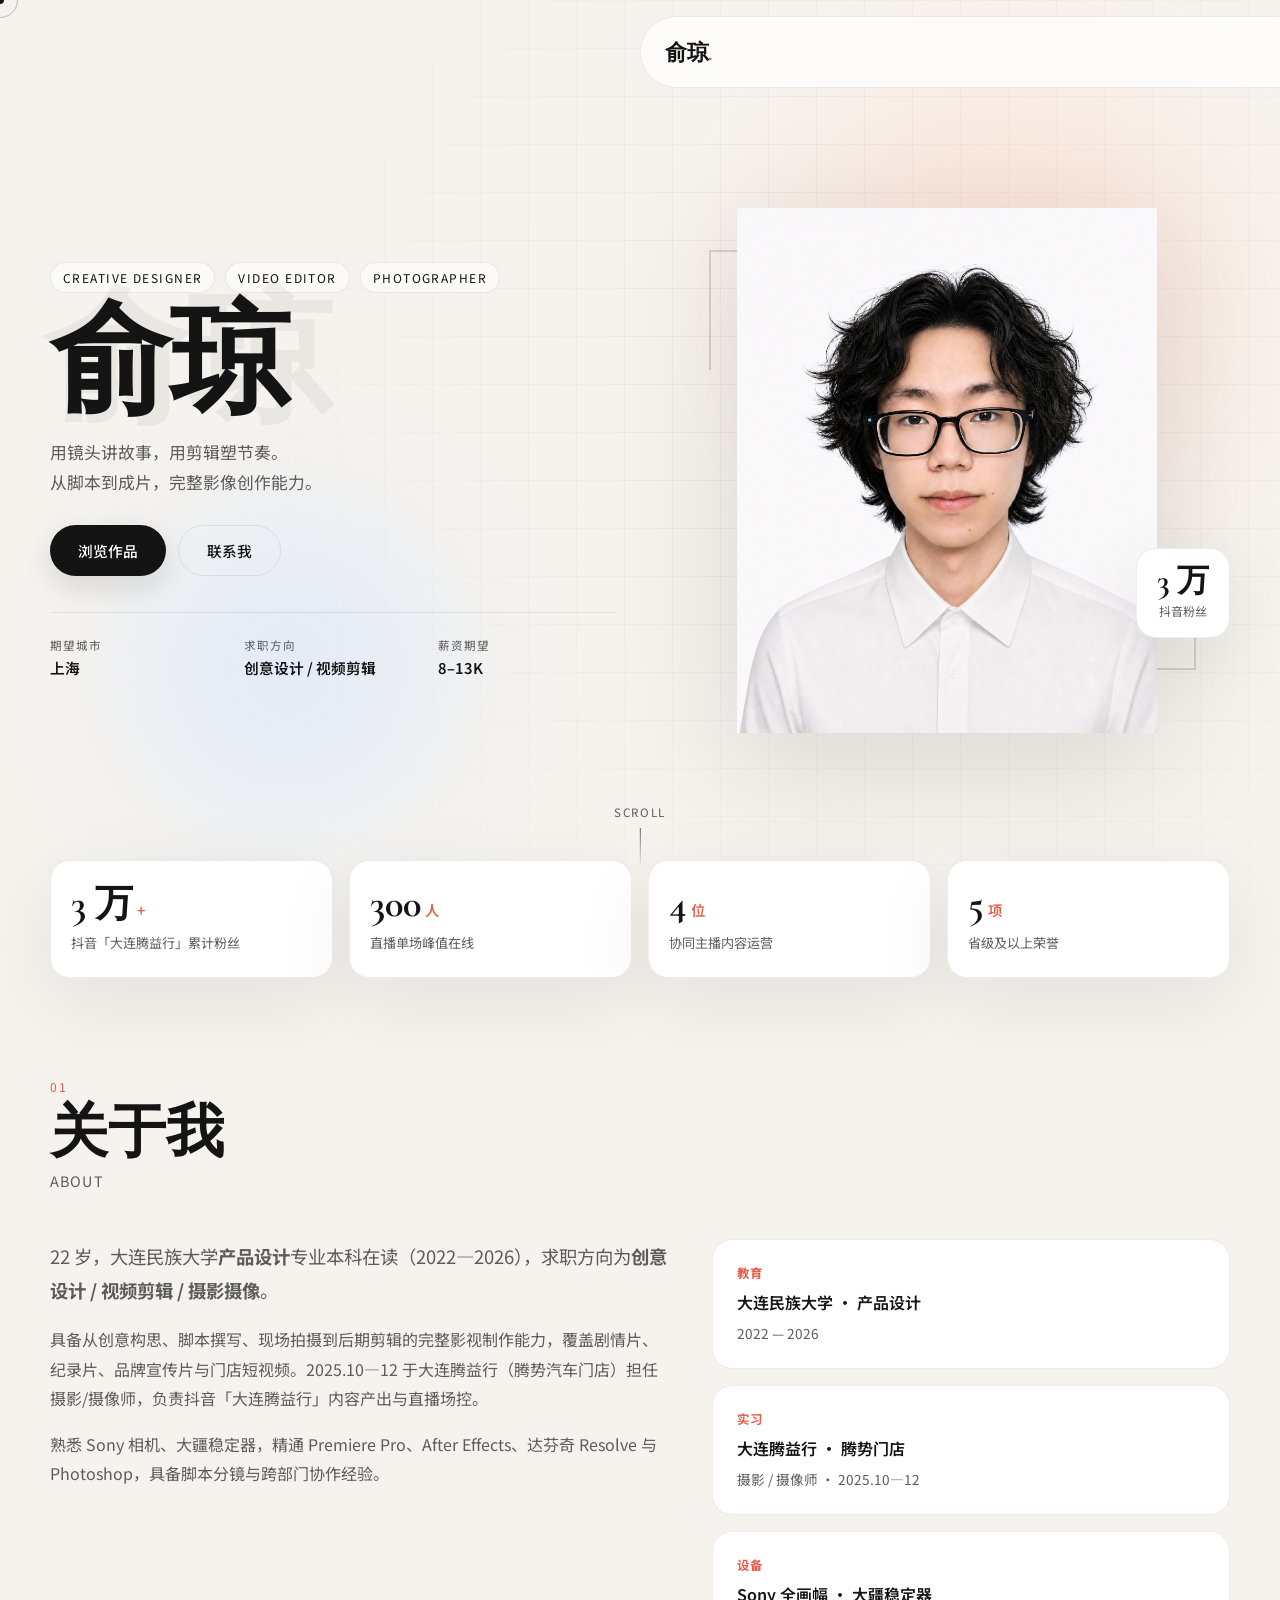
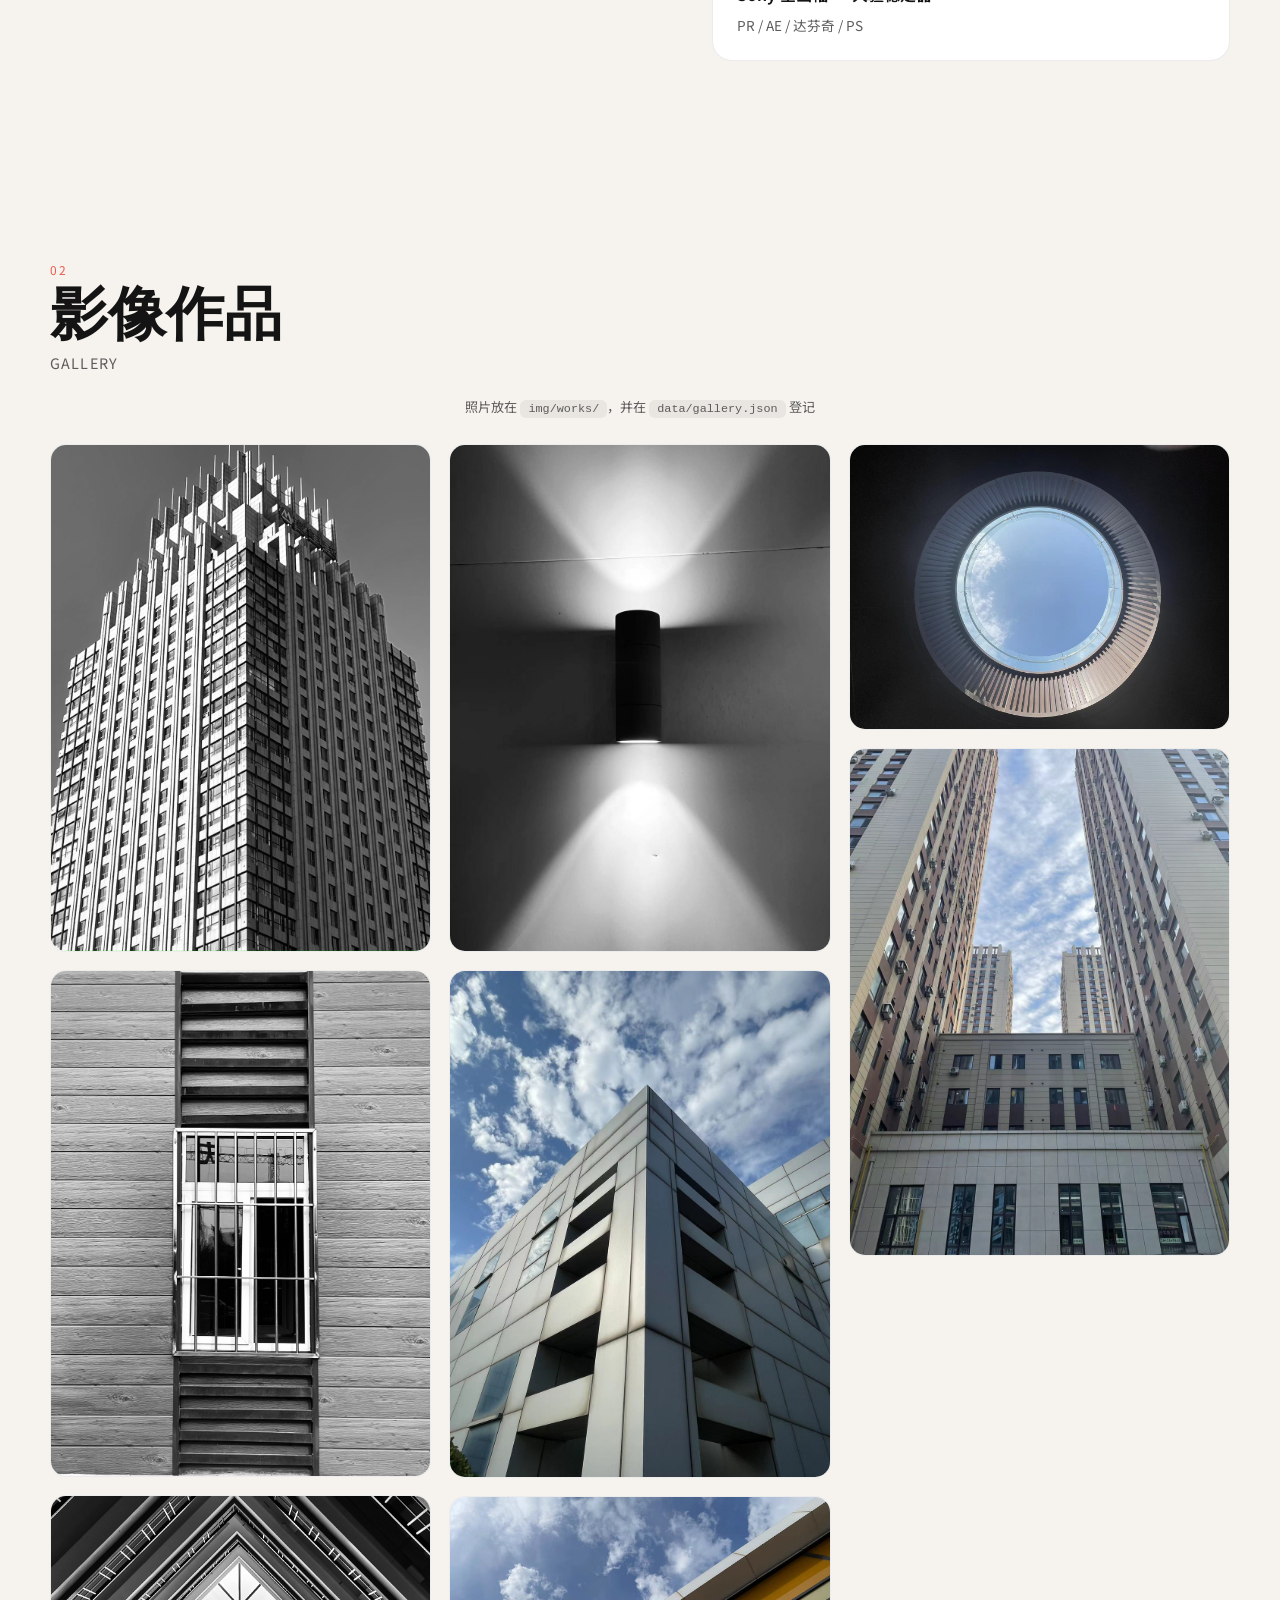
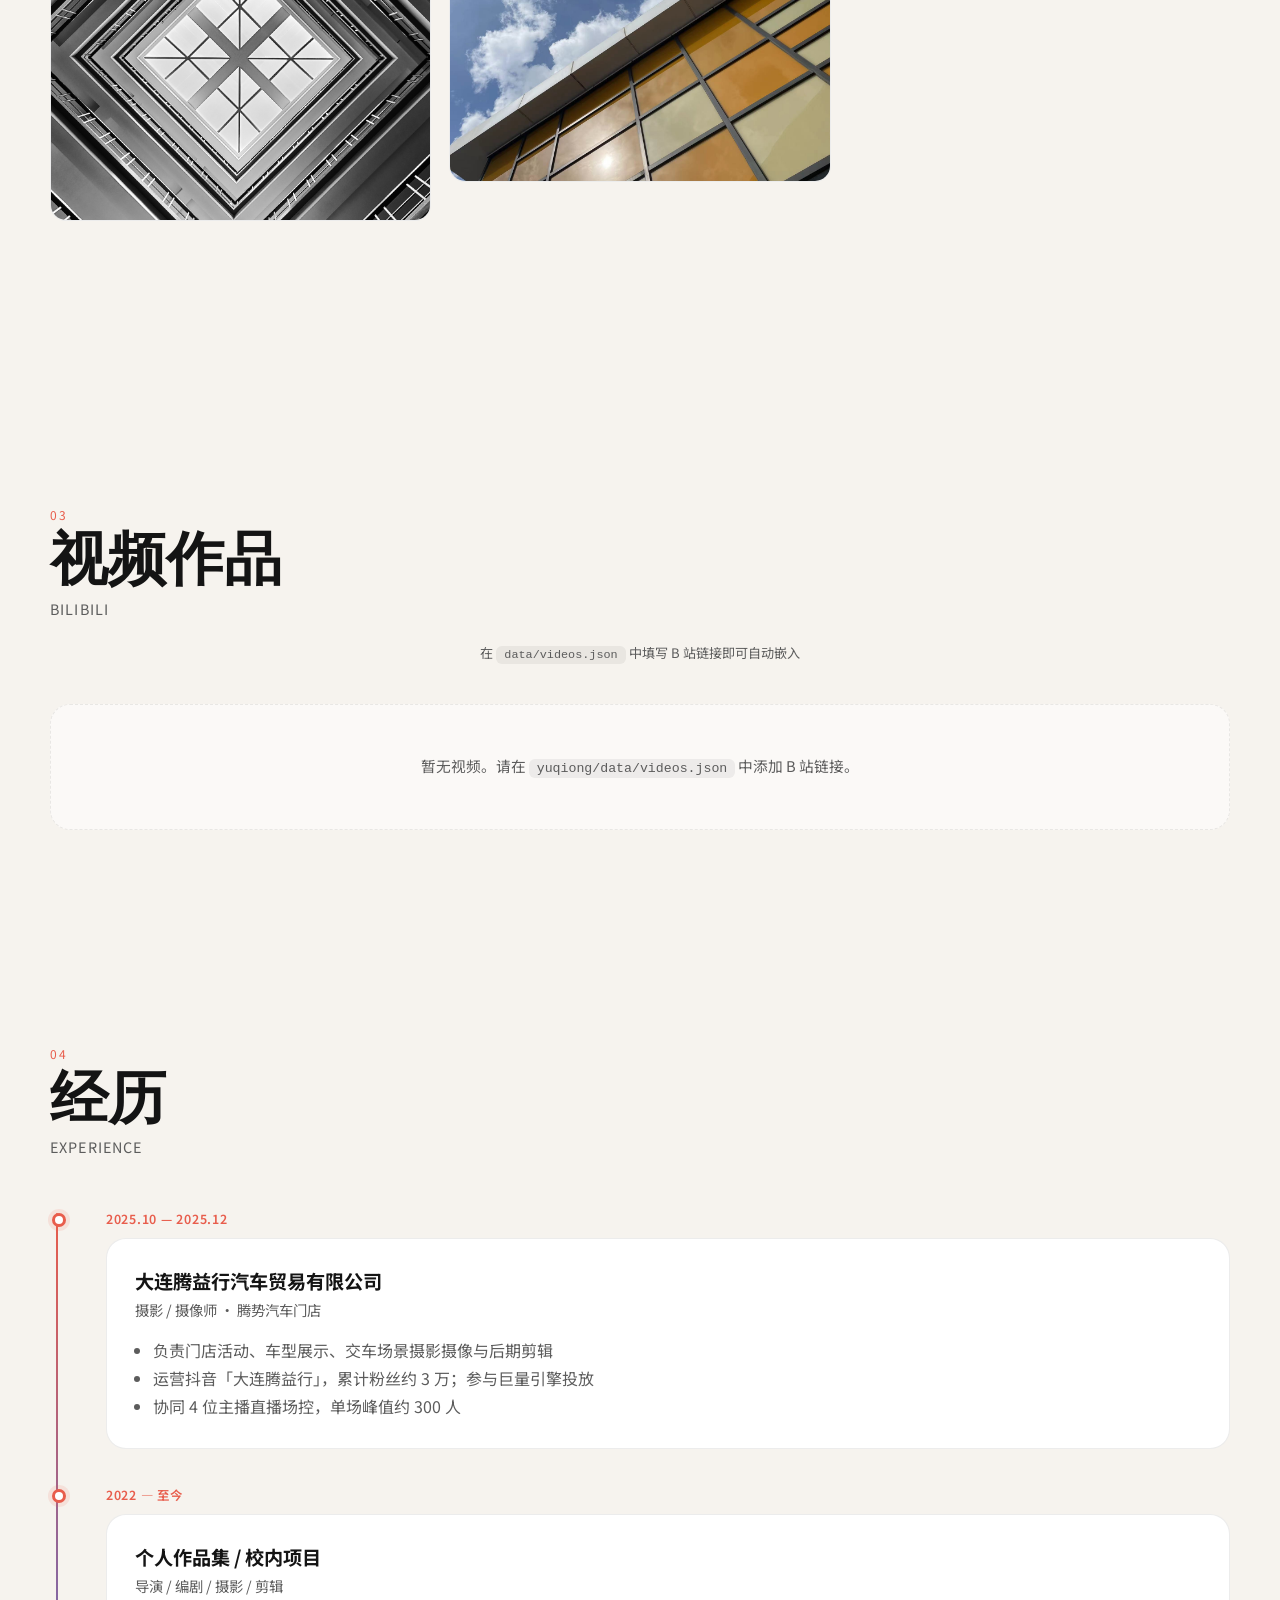
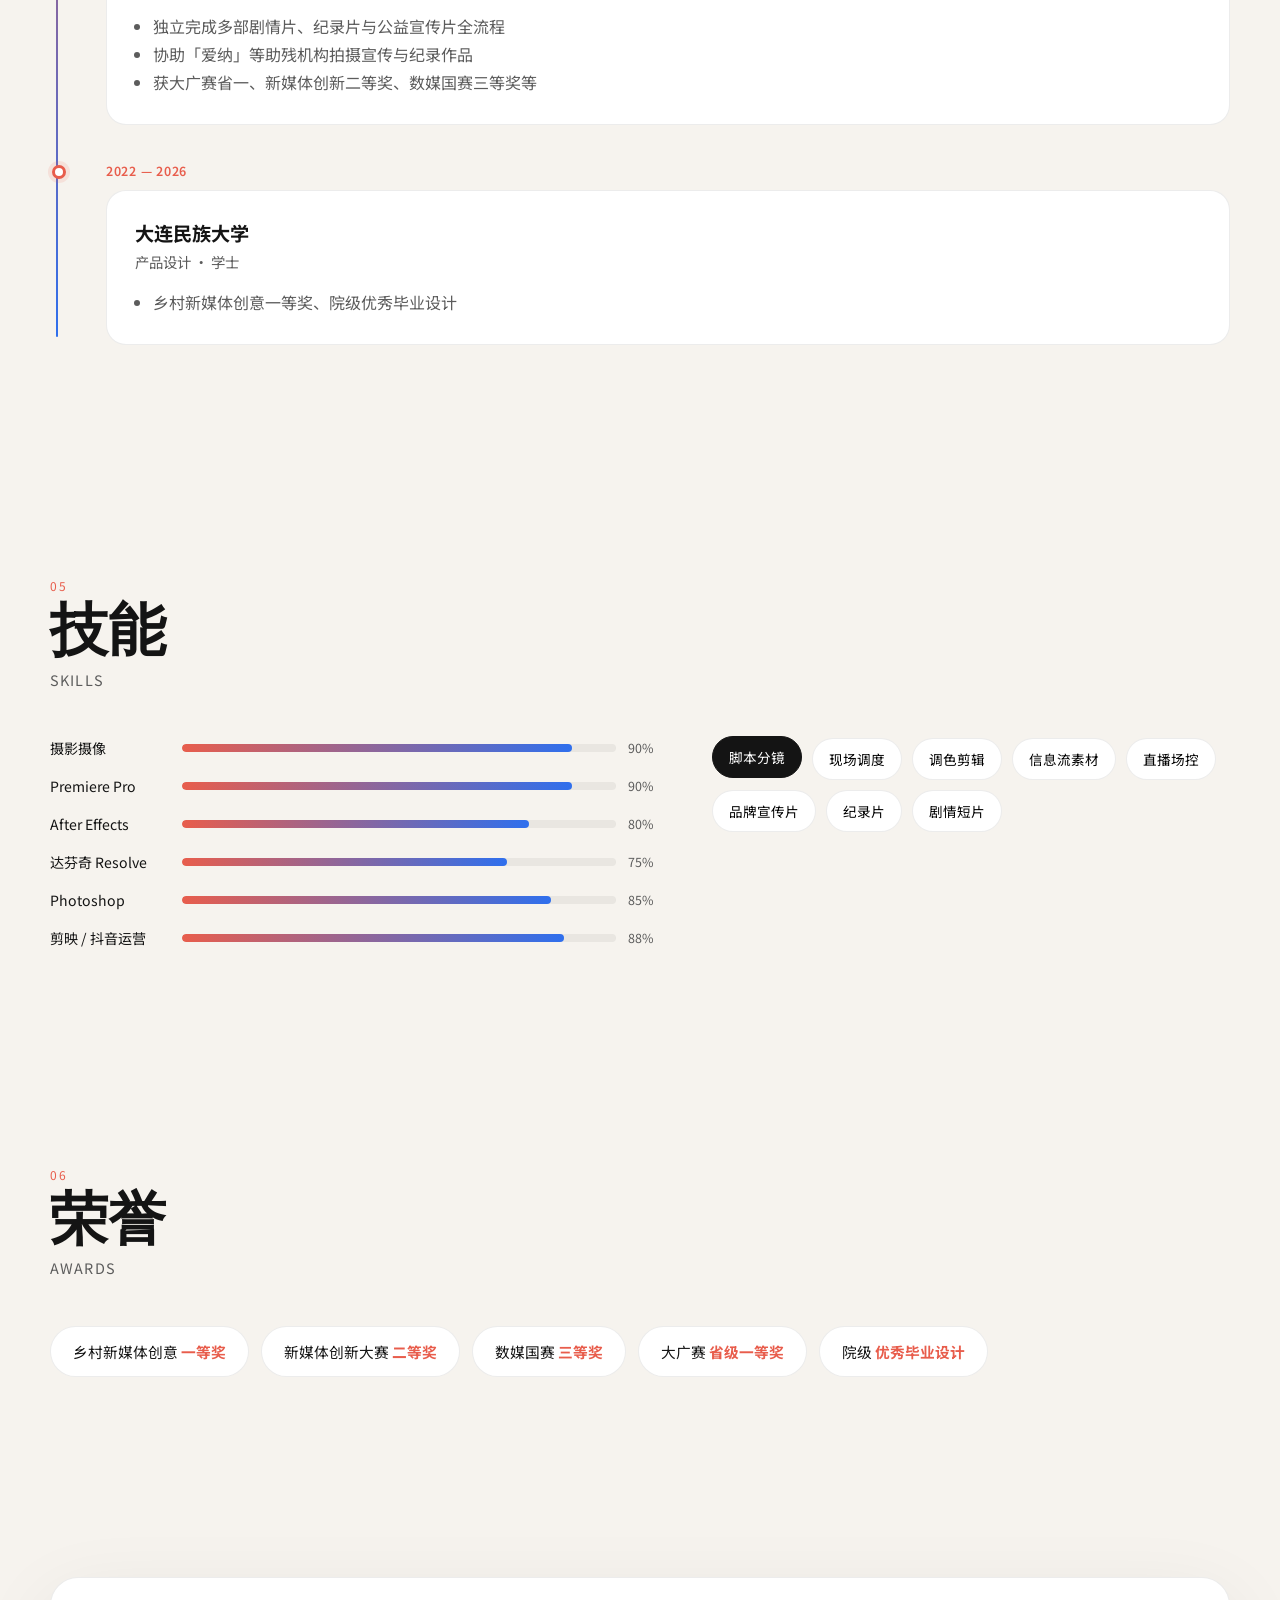
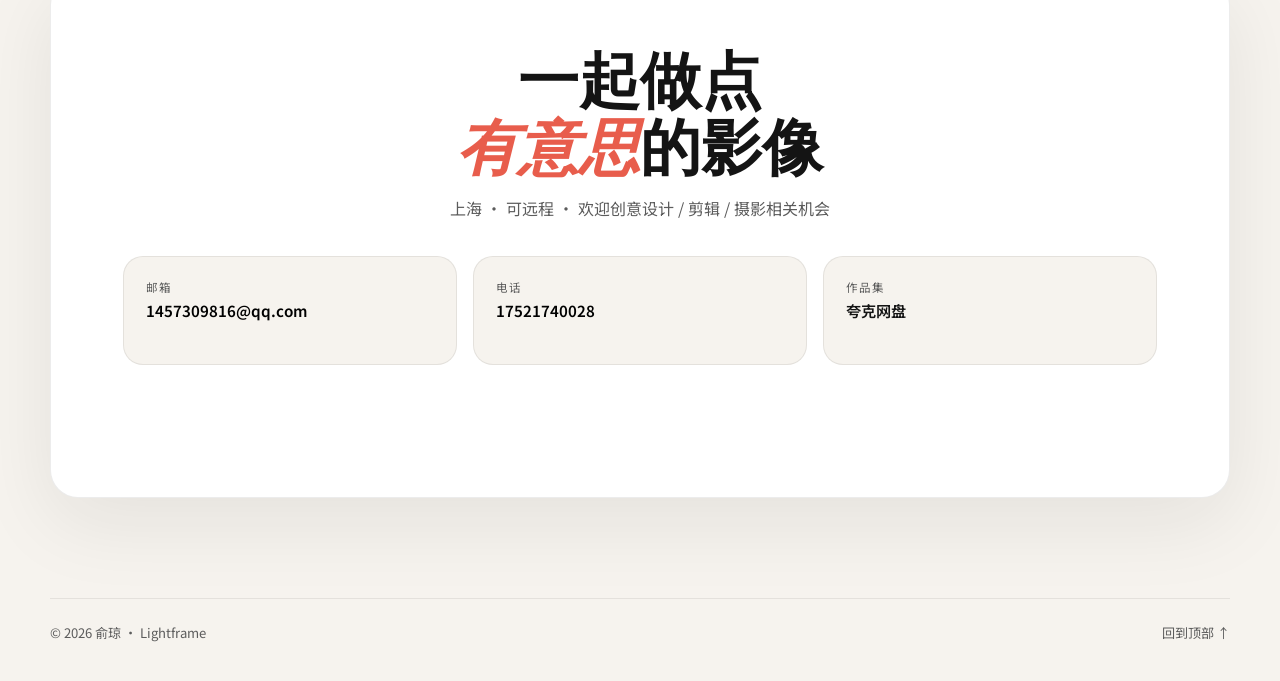
==== yuqiong/index.html @ cac5a112 "<init> 建仓" ====
<!DOCTYPE html>
<html lang="zh-CN">
<head>
  <meta charset="UTF-8">
  <meta name="viewport" content="width=device-width, initial-scale=1.0">
  <title>俞琼 · 创意设计 / 影像制作</title>
  <meta name="description" content="俞琼 — 创意设计、视频剪辑、摄影摄像。大连民族大学产品设计，腾势门店新媒体实习。">
  <link rel="preconnect" href="https://fonts.googleapis.com">
  <link rel="preconnect" href="https://fonts.gstatic.com" crossorigin>
  <link href="https://fonts.googleapis.com/css2?family=Cormorant+Garamond:ital,wght@0,500;0,600;0,700;1,500&family=Noto+Sans+SC:wght@300;400;500;600;700&display=swap" rel="stylesheet">
  <link rel="stylesheet" href="css/style.css">
</head>
<body>
  <div class="cursor" aria-hidden="true"><span class="cursor-dot"></span><span class="cursor-ring"></span></div>
  <div class="scroll-progress" aria-hidden="true"></div>

  <header class="site-header" data-reveal>
    <a class="logo" href="#top">俞琼<span class="logo-dot">.</span></a>
    <nav class="nav" aria-label="主导航">
      <a href="#about">关于</a>
      <a href="#works">作品</a>
      <a href="#videos">视频</a>
      <a href="#experience">经历</a>
      <a href="#skills">技能</a>
      <a href="#contact">联系</a>
    </nav>
    <a class="btn btn-sm magnetic" href="https://pan.quark.cn/s/f075b8ab57c0" target="_blank" rel="noopener">作品集</a>
    <button class="menu-toggle" aria-label="打开菜单" aria-expanded="false"><span></span><span></span></button>
  </header>

  <div class="mobile-drawer" aria-hidden="true">
    <nav>
      <a href="#about">关于</a>
      <a href="#works">作品</a>
      <a href="#videos">视频</a>
      <a href="#experience">经历</a>
      <a href="#skills">技能</a>
      <a href="#contact">联系</a>
      <a href="https://pan.quark.cn/s/f075b8ab57c0" target="_blank" rel="noopener">夸克网盘</a>
    </nav>
  </div>

  <main id="top">
    <section class="hero">
      <div class="hero-bg" aria-hidden="true">
        <div class="hero-grid"></div>
        <div class="hero-blob hero-blob-1"></div>
        <div class="hero-blob hero-blob-2"></div>
      </div>

      <div class="hero-inner">
        <div class="hero-copy">
          <p class="eyebrow split-lines"><span>Creative Designer</span><span>Video Editor</span><span>Photographer</span></p>
          <h1 class="hero-title">
            <span class="title-bg" aria-hidden="true">俞琼</span>
            <span class="title-fg split-chars">俞琼</span>
          </h1>
          <p class="hero-lead split-lines">
            <span>用镜头讲故事，用剪辑塑节奏。</span>
            <span>从脚本到成片，完整影像创作能力。</span>
          </p>
          <div class="hero-actions">
            <a class="btn magnetic" href="#works">浏览作品</a>
            <a class="btn btn-ghost magnetic" href="#contact">联系我</a>
          </div>
          <dl class="hero-meta">
            <div><dt>期望城市</dt><dd>上海</dd></div>
            <div><dt>求职方向</dt><dd>创意设计 / 视频剪辑</dd></div>
            <div><dt>薪资期望</dt><dd>8–13K</dd></div>
          </dl>
        </div>

        <div class="hero-visual" data-parallax>
          <div class="frame frame-tl" aria-hidden="true"></div>
          <div class="frame frame-br" aria-hidden="true"></div>
          <div class="portrait-wrap">
            <img src="img/portrait.png" alt="俞琼" class="portrait" width="640" height="800" draggable="false">
          </div>
          <div class="hero-badge">
            <span class="badge-num" data-count="30000">0</span>
            <span class="badge-label">抖音粉丝</span>
          </div>
        </div>
      </div>

      <a class="scroll-hint" href="#about" aria-label="向下滚动">
        <span>Scroll</span>
        <i></i>
      </a>
    </section>

    <section class="stats-band" aria-label="核心数据">
      <div class="stat-card" data-reveal>
        <strong class="stat-num" data-count="30000">0</strong>
        <span class="stat-unit">+</span>
        <p>抖音「大连腾益行」累计粉丝</p>
      </div>
      <div class="stat-card" data-reveal data-delay="1">
        <strong class="stat-num" data-count="300">0</strong>
        <span class="stat-unit">人</span>
        <p>直播单场峰值在线</p>
      </div>
      <div class="stat-card" data-reveal data-delay="2">
        <strong class="stat-num" data-count="4">0</strong>
        <span class="stat-unit">位</span>
        <p>协同主播内容运营</p>
      </div>
      <div class="stat-card" data-reveal data-delay="3">
        <strong class="stat-num" data-count="5">0</strong>
        <span class="stat-unit">项</span>
        <p>省级及以上荣誉</p>
      </div>
    </section>

    <section id="about" class="section about">
      <div class="section-head" data-reveal>
        <span class="section-no">01</span>
        <h2>关于我</h2>
        <p>About</p>
      </div>
      <div class="about-grid">
        <div class="about-text" data-reveal>
          <p class="lead">22 岁，大连民族大学<strong>产品设计</strong>专业本科在读（2022—2026），求职方向为<strong>创意设计 / 视频剪辑 / 摄影摄像</strong>。</p>
          <p>具备从创意构思、脚本撰写、现场拍摄到后期剪辑的完整影视制作能力，覆盖剧情片、纪录片、品牌宣传片与门店短视频。2025.10—12 于大连腾益行（腾势汽车门店）担任摄影/摄像师，负责抖音「大连腾益行」内容产出与直播场控。</p>
          <p>熟悉 Sony 相机、大疆稳定器，精通 Premiere Pro、After Effects、达芬奇 Resolve 与 Photoshop，具备脚本分镜与跨部门协作经验。</p>
        </div>
        <div class="about-cards" data-reveal data-delay="1">
          <article class="info-card tilt-card">
            <h3>教育</h3>
            <p>大连民族大学 · 产品设计</p>
            <span>2022 — 2026</span>
          </article>
          <article class="info-card tilt-card">
            <h3>实习</h3>
            <p>大连腾益行 · 腾势门店</p>
            <span>摄影 / 摄像师 · 2025.10—12</span>
          </article>
          <article class="info-card tilt-card">
            <h3>设备</h3>
            <p>Sony 全画幅 · 大疆稳定器</p>
            <span>PR / AE / 达芬奇 / PS</span>
          </article>
        </div>
      </div>
    </section>

    <section id="works" class="section works">
      <div class="section-head" data-reveal>
        <span class="section-no">02</span>
        <h2>影像作品</h2>
        <p>Gallery</p>
      </div>
      <p class="works-tip" data-reveal>照片放在 <code>img/works/</code>，并在 <code>data/gallery.json</code> 登记</p>
      <div class="masonry" id="gallery-masonry" data-reveal aria-label="作品瀑布流"></div>
      <p class="gallery-empty" id="gallery-empty" hidden>暂无作品照片。请把图片放入 <code>yuqiong/img/works/</code>，并在 <code>data/gallery.json</code> 中添加文件名。</p>
      <div class="works-cta" data-reveal>
        <a class="btn magnetic" href="https://pan.quark.cn/s/f075b8ab57c0" target="_blank" rel="noopener">完整作品集 · 夸克网盘</a>
      </div>
    </section>

    <section id="videos" class="section videos">
      <div class="section-head" data-reveal>
        <span class="section-no">03</span>
        <h2>视频作品</h2>
        <p>Bilibili</p>
      </div>
      <p class="works-tip" data-reveal>在 <code>data/videos.json</code> 中填写 B 站链接即可自动嵌入</p>
      <div class="video-grid" id="video-grid" data-reveal aria-label="B站视频列表"></div>
      <p class="gallery-empty" id="videos-empty" hidden>暂无视频。请在 <code>yuqiong/data/videos.json</code> 中添加 B 站链接。</p>
    </section>

    <section id="experience" class="section experience">
      <div class="section-head" data-reveal>
        <span class="section-no">04</span>
        <h2>经历</h2>
        <p>Experience</p>
      </div>
      <div class="timeline">
        <article class="timeline-item" data-reveal>
          <time>2025.10 — 2025.12</time>
          <div class="timeline-body tilt-card">
            <h3>大连腾益行汽车贸易有限公司</h3>
            <p class="role">摄影 / 摄像师 · 腾势汽车门店</p>
            <ul>
              <li>负责门店活动、车型展示、交车场景摄影摄像与后期剪辑</li>
              <li>运营抖音「大连腾益行」，累计粉丝约 3 万；参与巨量引擎投放</li>
              <li>协同 4 位主播直播场控，单场峰值约 300 人</li>
            </ul>
          </div>
        </article>
        <article class="timeline-item" data-reveal data-delay="1">
          <time>2022 — 至今</time>
          <div class="timeline-body tilt-card">
            <h3>个人作品集 / 校内项目</h3>
            <p class="role">导演 / 编剧 / 摄影 / 剪辑</p>
            <ul>
              <li>独立完成多部剧情片、纪录片与公益宣传片全流程</li>
              <li>协助「爱纳」等助残机构拍摄宣传与纪录作品</li>
              <li>获大广赛省一、新媒体创新二等奖、数媒国赛三等奖等</li>
            </ul>
          </div>
        </article>
        <article class="timeline-item" data-reveal data-delay="2">
          <time>2022 — 2026</time>
          <div class="timeline-body tilt-card">
            <h3>大连民族大学</h3>
            <p class="role">产品设计 · 学士</p>
            <ul>
              <li>乡村新媒体创意一等奖、院级优秀毕业设计</li>
            </ul>
          </div>
        </article>
      </div>
    </section>

    <section id="skills" class="section skills">
      <div class="section-head" data-reveal>
        <span class="section-no">05</span>
        <h2>技能</h2>
        <p>Skills</p>
      </div>
      <div class="skills-layout">
        <div class="skill-bars" data-reveal>
          <div class="skill-row"><span>摄影摄像</span><div class="bar"><i style="--w:90%"></i></div><em>90%</em></div>
          <div class="skill-row"><span>Premiere Pro</span><div class="bar"><i style="--w:90%"></i></div><em>90%</em></div>
          <div class="skill-row"><span>After Effects</span><div class="bar"><i style="--w:80%"></i></div><em>80%</em></div>
          <div class="skill-row"><span>达芬奇 Resolve</span><div class="bar"><i style="--w:75%"></i></div><em>75%</em></div>
          <div class="skill-row"><span>Photoshop</span><div class="bar"><i style="--w:85%"></i></div><em>85%</em></div>
          <div class="skill-row"><span>剪映 / 抖音运营</span><div class="bar"><i style="--w:88%"></i></div><em>88%</em></div>
        </div>
        <div class="skill-tags" data-reveal data-delay="1">
          <button class="tag active" type="button">脚本分镜</button>
          <button class="tag" type="button">现场调度</button>
          <button class="tag" type="button">调色剪辑</button>
          <button class="tag" type="button">信息流素材</button>
          <button class="tag" type="button">直播场控</button>
          <button class="tag" type="button">品牌宣传片</button>
          <button class="tag" type="button">纪录片</button>
          <button class="tag" type="button">剧情短片</button>
        </div>
      </div>
    </section>

    <section class="section awards">
      <div class="section-head" data-reveal>
        <span class="section-no">06</span>
        <h2>荣誉</h2>
        <p>Awards</p>
      </div>
      <div class="awards-grid">
        <div class="award-chip" data-reveal>乡村新媒体创意 <strong>一等奖</strong></div>
        <div class="award-chip" data-reveal data-delay="1">新媒体创新大赛 <strong>二等奖</strong></div>
        <div class="award-chip" data-reveal data-delay="2">数媒国赛 <strong>三等奖</strong></div>
        <div class="award-chip" data-reveal data-delay="3">大广赛 <strong>省级一等奖</strong></div>
        <div class="award-chip" data-reveal data-delay="4">院级 <strong>优秀毕业设计</strong></div>
      </div>
    </section>

    <section id="contact" class="section contact">
      <div class="contact-inner" data-reveal>
        <h2>一起做点<br><em>有意思</em>的影像</h2>
        <p>上海 · 可远程 · 欢迎创意设计 / 剪辑 / 摄影相关机会</p>
        <div class="contact-actions">
          <button class="contact-btn magnetic" type="button" data-copy="1457309816@qq.com">
            <span class="label">邮箱</span>
            <span class="value">1457309816@qq.com</span>
            <span class="hint">点击复制</span>
          </button>
          <button class="contact-btn magnetic" type="button" data-copy="17521740028">
            <span class="label">电话</span>
            <span class="value">17521740028</span>
            <span class="hint">点击复制</span>
          </button>
          <a class="contact-btn magnetic" href="https://pan.quark.cn/s/f075b8ab57c0" target="_blank" rel="noopener">
            <span class="label">作品集</span>
            <span class="value">夸克网盘</span>
            <span class="hint">打开链接</span>
          </a>
        </div>
        <p class="toast" aria-live="polite"></p>
      </div>
    </section>
  </main>

  <footer class="site-footer">
    <span>© 2026 俞琼 · Lightframe</span>
    <a href="#top">回到顶部 ↑</a>
  </footer>

  <div class="lightbox" id="lightbox" hidden aria-hidden="true" role="dialog" aria-modal="true" aria-label="图片预览">
    <button class="lightbox-close" type="button" aria-label="关闭">×</button>
    <button class="lightbox-nav lightbox-prev" type="button" aria-label="上一张">‹</button>
    <figure class="lightbox-figure">
      <img id="lightbox-img" src="" alt="">
      <figcaption id="lightbox-caption"></figcaption>
    </figure>
    <button class="lightbox-nav lightbox-next" type="button" aria-label="下一张">›</button>
  </div>

  <div class="video-modal" id="video-modal" hidden aria-hidden="true" role="dialog" aria-modal="true" aria-label="视频播放">
    <button class="lightbox-close" type="button" aria-label="关闭">×</button>
    <div class="video-modal-frame">
      <iframe id="video-iframe" src="" title="Bilibili 播放器" allowfullscreen allow="fullscreen; picture-in-picture"></iframe>
    </div>
  </div>

  <script src="js/main.js"></script>
</body>
</html>
---- yuqiong/css/style.css ----
/* Lightframe — bright editorial portfolio for Yu Qiong */

:root {
  --bg: #f6f3ee;
  --bg-2: #ffffff;
  --ink: #141414;
  --ink-soft: #5c5c5c;
  --line: rgba(20, 20, 20, 0.08);
  --accent: #e85d4c;
  --accent-2: #2f6fed;
  --accent-soft: rgba(232, 93, 76, 0.12);
  --shadow: 0 24px 80px rgba(20, 20, 20, 0.08);
  --radius: 20px;
  --font-display: "Cormorant Garamond", "Noto Serif SC", serif;
  --font-body: "Noto Sans SC", system-ui, sans-serif;
  --header-h: 72px;
  --ease: cubic-bezier(0.22, 1, 0.36, 1);
}

*, *::before, *::after { box-sizing: border-box; }
html { scroll-behavior: smooth; }
html.no-smooth { scroll-behavior: auto; }

body {
  margin: 0;
  font-family: var(--font-body);
  color: var(--ink);
  background: var(--bg);
  overflow-x: hidden;
  cursor: none;
}

body.is-touch { cursor: auto; }
body.is-touch .cursor { display: none; }

img { max-width: 100%; display: block; }
a { color: inherit; text-decoration: none; }
button { font: inherit; border: none; background: none; cursor: none; }
body.is-touch button { cursor: pointer; }

::selection {
  background: var(--accent);
  color: #fff;
}

/* ── Custom cursor ── */
.cursor {
  position: fixed;
  inset: 0;
  pointer-events: none;
  z-index: 9999;
}
.cursor-dot,
.cursor-ring {
  position: fixed;
  top: 0; left: 0;
  border-radius: 50%;
  transform: translate(-50%, -50%);
  transition: width 0.25s var(--ease), height 0.25s var(--ease), opacity 0.25s;
}
.cursor-dot {
  width: 8px; height: 8px;
  background: var(--ink);
}
.cursor-ring {
  width: 36px; height: 36px;
  border: 1px solid rgba(20, 20, 20, 0.25);
}
.cursor.is-hover .cursor-ring {
  width: 56px; height: 56px;
  border-color: var(--accent);
  background: var(--accent-soft);
}
.cursor.is-click .cursor-dot { transform: translate(-50%, -50%) scale(0.6); }

/* ── Scroll progress ── */
.scroll-progress {
  position: fixed;
  top: 0; left: 0;
  height: 3px;
  width: 0;
  background: linear-gradient(90deg, var(--accent), var(--accent-2));
  z-index: 10000;
  transition: width 0.08s linear;
}

/* ── Header ── */
.site-header {
  position: fixed;
  top: 16px; left: 50%;
  transform: translateX(-50%);
  width: min(1180px, calc(100% - 32px));
  height: var(--header-h);
  padding: 0 24px;
  display: flex;
  align-items: center;
  gap: 24px;
  background: rgba(255, 255, 255, 0.72);
  backdrop-filter: blur(18px);
  border: 1px solid var(--line);
  border-radius: 999px;
  z-index: 1000;
  transition: box-shadow 0.3s var(--ease), background 0.3s;
}
.site-header.is-scrolled {
  box-shadow: var(--shadow);
  background: rgba(255, 255, 255, 0.92);
}

.logo {
  font-family: var(--font-display);
  font-size: 1.35rem;
  font-weight: 700;
  letter-spacing: -0.02em;
  white-space: nowrap;
}
.logo-dot { color: var(--accent); }

.nav {
  display: flex;
  gap: 20px;
  margin-left: auto;
}
.nav a {
  font-size: 0.88rem;
  color: var(--ink-soft);
  position: relative;
  transition: color 0.2s;
}
.nav a::after {
  content: "";
  position: absolute;
  left: 0; bottom: -4px;
  width: 100%; height: 2px;
  background: var(--accent);
  transform: scaleX(0);
  transform-origin: left;
  transition: transform 0.3s var(--ease);
}
.nav a:hover,
.nav a.is-active { color: var(--ink); }
.nav a:hover::after,
.nav a.is-active::after { transform: scaleX(1); }

.menu-toggle {
  display: none;
  width: 40px; height: 40px;
  flex-direction: column;
  justify-content: center;
  gap: 6px;
  padding: 8px;
}
.menu-toggle span {
  display: block;
  height: 2px;
  background: var(--ink);
  transition: transform 0.3s var(--ease);
}

.mobile-drawer {
  position: fixed;
  inset: 0;
  background: rgba(246, 243, 238, 0.96);
  backdrop-filter: blur(12px);
  z-index: 999;
  display: flex;
  align-items: center;
  justify-content: center;
  opacity: 0;
  pointer-events: none;
  transition: opacity 0.35s var(--ease);
}
.mobile-drawer.is-open {
  opacity: 1;
  pointer-events: auto;
}
.mobile-drawer nav {
  display: flex;
  flex-direction: column;
  gap: 24px;
  text-align: center;
}
.mobile-drawer a {
  font-family: var(--font-display);
  font-size: 2rem;
}

/* ── Buttons ── */
.btn {
  display: inline-flex;
  align-items: center;
  justify-content: center;
  padding: 14px 28px;
  border-radius: 999px;
  background: var(--ink);
  color: #fff;
  font-size: 0.92rem;
  font-weight: 500;
  transition: transform 0.25s var(--ease), box-shadow 0.25s;
  box-shadow: 0 10px 30px rgba(20, 20, 20, 0.12);
}
.btn:hover {
  transform: translateY(-2px);
  box-shadow: 0 16px 40px rgba(20, 20, 20, 0.16);
}
.btn-sm { padding: 10px 20px; font-size: 0.82rem; }
.btn-ghost {
  background: transparent;
  color: var(--ink);
  border: 1px solid var(--line);
  box-shadow: none;
}
.btn-ghost:hover {
  background: #fff;
  box-shadow: var(--shadow);
}

/* ── Hero ── */
.hero {
  position: relative;
  min-height: 100vh;
  padding: calc(var(--header-h) + 48px) 24px 80px;
  display: flex;
  align-items: center;
  overflow: hidden;
}

.hero-bg {
  position: absolute;
  inset: 0;
  pointer-events: none;
}
.hero-grid {
  position: absolute;
  inset: 0;
  background-image:
    linear-gradient(rgba(20,20,20,0.04) 1px, transparent 1px),
    linear-gradient(90deg, rgba(20,20,20,0.04) 1px, transparent 1px);
  background-size: 48px 48px;
  mask-image: radial-gradient(circle at 70% 40%, #000 20%, transparent 70%);
}
.hero-blob {
  position: absolute;
  border-radius: 50%;
  filter: blur(80px);
  opacity: 0.55;
  animation: float 12s ease-in-out infinite;
}
.hero-blob-1 {
  width: 420px; height: 420px;
  background: #ffd9cc;
  top: 10%; right: 5%;
}
.hero-blob-2 {
  width: 320px; height: 320px;
  background: #d4e4ff;
  bottom: 8%; left: 10%;
  animation-delay: -4s;
}
@keyframes float {
  0%, 100% { transform: translate(0, 0) scale(1); }
  50% { transform: translate(20px, -24px) scale(1.05); }
}

.hero-inner {
  position: relative;
  width: min(1180px, 100%);
  margin: 0 auto;
  display: grid;
  grid-template-columns: 1fr 1fr;
  gap: 48px;
  align-items: center;
}

.eyebrow {
  display: flex;
  flex-wrap: wrap;
  gap: 10px;
  margin: 0 0 16px;
  list-style: none;
  padding: 0;
}
.eyebrow span {
  font-size: 0.75rem;
  letter-spacing: 0.12em;
  text-transform: uppercase;
  padding: 6px 12px;
  border: 1px solid var(--line);
  border-radius: 999px;
  background: rgba(255,255,255,0.6);
}

.hero-title {
  position: relative;
  margin: 0 0 20px;
  line-height: 0.9;
}
.title-bg {
  position: absolute;
  left: -0.04em; top: -0.08em;
  font-family: var(--font-display);
  font-size: clamp(5rem, 14vw, 9rem);
  font-weight: 700;
  color: rgba(20, 20, 20, 0.05);
  user-select: none;
  z-index: 0;
}
.title-fg {
  position: relative;
  z-index: 1;
  font-family: var(--font-display);
  font-size: clamp(4rem, 12vw, 7.5rem);
  font-weight: 700;
  display: inline-block;
}
.title-fg .char {
  display: inline-block;
  opacity: 0;
  transform: translateY(40px) rotate(8deg);
  animation: charIn 0.8s var(--ease) forwards;
  animation-delay: calc(var(--i) * 0.08s + 0.2s);
}
@keyframes charIn {
  to { opacity: 1; transform: translateY(0) rotate(0); }
}

.hero-lead {
  margin: 0 0 28px;
  color: var(--ink-soft);
  font-size: 1.05rem;
  line-height: 1.8;
  max-width: 28em;
}
.hero-lead span { display: block; }

.hero-actions {
  display: flex;
  flex-wrap: wrap;
  gap: 12px;
  margin-bottom: 36px;
}

.hero-meta {
  display: grid;
  grid-template-columns: repeat(3, 1fr);
  gap: 16px;
  margin: 0;
  padding-top: 24px;
  border-top: 1px solid var(--line);
}
.hero-meta dt {
  font-size: 0.72rem;
  text-transform: uppercase;
  letter-spacing: 0.08em;
  color: var(--ink-soft);
  margin-bottom: 4px;
}
.hero-meta dd {
  margin: 0;
  font-weight: 600;
  font-size: 0.92rem;
}

.hero-visual {
  position: relative;
  display: flex;
  justify-content: center;
  align-items: center;
  min-height: 520px;
}

.portrait-wrap {
  position: relative;
  z-index: 2;
  will-change: transform;
}
.portrait {
  width: min(420px, 88vw);
  height: auto;
  filter: drop-shadow(0 30px 60px rgba(20,20,20,0.12));
  transition: transform 0.4s var(--ease);
}

.frame {
  position: absolute;
  width: 120px; height: 120px;
  border: 2px solid var(--ink);
  opacity: 0.15;
  z-index: 1;
}
.frame-tl { top: 8%; left: 8%; border-right: none; border-bottom: none; }
.frame-br { bottom: 12%; right: 6%; border-left: none; border-top: none; }

.hero-badge {
  position: absolute;
  right: 0; bottom: 18%;
  background: #fff;
  border: 1px solid var(--line);
  border-radius: var(--radius);
  padding: 16px 20px;
  box-shadow: var(--shadow);
  text-align: center;
  z-index: 3;
  animation: badgePop 0.8s var(--ease) 1s both;
}
@keyframes badgePop {
  from { opacity: 0; transform: scale(0.8) translateY(20px); }
  to { opacity: 1; transform: scale(1) translateY(0); }
}
.badge-num {
  display: block;
  font-family: var(--font-display);
  font-size: 2rem;
  font-weight: 700;
  line-height: 1;
}
.badge-label {
  font-size: 0.75rem;
  color: var(--ink-soft);
}

.scroll-hint {
  position: absolute;
  bottom: 32px;
  left: 50%;
  transform: translateX(-50%);
  display: flex;
  flex-direction: column;
  align-items: center;
  gap: 8px;
  font-size: 0.72rem;
  letter-spacing: 0.15em;
  text-transform: uppercase;
  color: var(--ink-soft);
}
.scroll-hint i {
  display: block;
  width: 1px; height: 40px;
  background: linear-gradient(var(--ink-soft), transparent);
  animation: scrollLine 1.8s ease-in-out infinite;
}
@keyframes scrollLine {
  0%, 100% { transform: scaleY(0.3); opacity: 0.4; }
  50% { transform: scaleY(1); opacity: 1; }
}

/* ── Stats ── */
.stats-band {
  width: min(1180px, calc(100% - 48px));
  margin: -40px auto 0;
  display: grid;
  grid-template-columns: repeat(4, 1fr);
  gap: 16px;
  position: relative;
  z-index: 5;
}
.stat-card {
  background: #fff;
  border: 1px solid var(--line);
  border-radius: var(--radius);
  padding: 24px 20px;
  box-shadow: var(--shadow);
  transition: transform 0.35s var(--ease);
}
.stat-card:hover { transform: translateY(-6px); }
.stat-num {
  font-family: var(--font-display);
  font-size: 2.4rem;
  font-weight: 700;
  line-height: 1;
}
.stat-unit {
  font-size: 0.9rem;
  color: var(--accent);
  font-weight: 600;
}
.stat-card p {
  margin: 10px 0 0;
  font-size: 0.82rem;
  color: var(--ink-soft);
  line-height: 1.5;
}

/* ── Sections ── */
.section {
  width: min(1180px, calc(100% - 48px));
  margin: 0 auto;
  padding: 100px 0;
}
.section-head {
  margin-bottom: 48px;
}
.section-no {
  display: block;
  font-size: 0.75rem;
  letter-spacing: 0.2em;
  color: var(--accent);
  margin-bottom: 8px;
}
.section-head h2 {
  margin: 0;
  font-family: var(--font-display);
  font-size: clamp(2.4rem, 5vw, 3.6rem);
  font-weight: 700;
  line-height: 1.05;
}
.section-head p {
  margin: 6px 0 0;
  color: var(--ink-soft);
  font-size: 0.9rem;
  letter-spacing: 0.08em;
  text-transform: uppercase;
}

/* Reveal animation */
[data-reveal] {
  opacity: 0;
  transform: translateY(36px);
  transition: opacity 0.8s var(--ease), transform 0.8s var(--ease);
  transition-delay: calc(var(--delay, 0) * 0.1s);
}
[data-reveal].is-visible {
  opacity: 1;
  transform: translateY(0);
}

/* ── About ── */
.about-grid {
  display: grid;
  grid-template-columns: 1.2fr 1fr;
  gap: 40px;
  align-items: start;
}
.about-text .lead {
  font-size: 1.15rem;
  line-height: 1.85;
  margin-top: 0;
}
.about-text p {
  color: var(--ink-soft);
  line-height: 1.85;
}
.about-cards {
  display: flex;
  flex-direction: column;
  gap: 16px;
}
.info-card {
  background: #fff;
  border: 1px solid var(--line);
  border-radius: var(--radius);
  padding: 24px;
  transition: transform 0.3s var(--ease), box-shadow 0.3s;
  transform-style: preserve-3d;
}
.info-card:hover { box-shadow: var(--shadow); }
.info-card h3 {
  margin: 0 0 8px;
  font-size: 0.78rem;
  letter-spacing: 0.1em;
  text-transform: uppercase;
  color: var(--accent);
}
.info-card p { margin: 0 0 6px; font-weight: 600; }
.info-card span { font-size: 0.85rem; color: var(--ink-soft); }

/* ── Works masonry ── */
.works-tip {
  text-align: center;
  font-size: 0.82rem;
  color: var(--ink-soft);
  margin: -24px 0 28px;
}
.works-tip code {
  background: rgba(20, 20, 20, 0.06);
  padding: 2px 8px;
  border-radius: 6px;
  font-size: 0.9em;
}
.gallery-empty {
  text-align: center;
  color: var(--ink-soft);
  font-size: 0.92rem;
  line-height: 1.7;
  padding: 48px 24px;
  border: 1px dashed var(--line);
  border-radius: var(--radius);
  background: rgba(255, 255, 255, 0.5);
}
.gallery-empty code {
  background: rgba(20, 20, 20, 0.06);
  padding: 2px 8px;
  border-radius: 6px;
  font-size: 0.9em;
}

.masonry {
  column-count: 3;
  column-gap: 18px;
}
.masonry-item {
  break-inside: avoid;
  margin-bottom: 18px;
  border-radius: calc(var(--radius) - 4px);
  overflow: hidden;
  background: #fff;
  border: 1px solid var(--line);
  cursor: none;
  position: relative;
  display: block;
  width: 100%;
  padding: 0;
  text-align: left;
  transition: transform 0.35s var(--ease), box-shadow 0.35s;
}
body.is-touch .masonry-item { cursor: pointer; }
.masonry-item:hover {
  transform: translateY(-4px);
  box-shadow: var(--shadow);
}
.masonry-item img {
  width: 100%;
  height: auto;
  display: block;
  vertical-align: middle;
}
.masonry-item .masonry-cap {
  position: absolute;
  inset: auto 0 0 0;
  padding: 28px 16px 14px;
  background: linear-gradient(180deg, transparent, rgba(20, 20, 20, 0.55));
  color: #fff;
  font-size: 0.88rem;
  font-weight: 500;
  opacity: 0;
  transform: translateY(6px);
  transition: opacity 0.3s, transform 0.3s var(--ease);
}
.masonry-item:hover .masonry-cap {
  opacity: 1;
  transform: translateY(0);
}
.works-cta { text-align: center; margin-top: 36px; }

/* ── Videos (Bilibili) ── */
.video-grid {
  display: grid;
  grid-template-columns: repeat(3, 1fr);
  gap: 20px;
}
.video-card {
  background: #fff;
  border: 1px solid var(--line);
  border-radius: calc(var(--radius) + 4px);
  overflow: hidden;
  text-align: left;
  padding: 0;
  width: 100%;
  cursor: none;
  transition: transform 0.35s var(--ease), box-shadow 0.35s;
  transform-style: preserve-3d;
}
body.is-touch .video-card { cursor: pointer; }
.video-card:hover {
  transform: translateY(-4px);
  box-shadow: var(--shadow);
}
.video-thumb {
  aspect-ratio: 16 / 9;
  background:
    radial-gradient(circle at 30% 30%, hsla(var(--hue, 210), 70%, 68%, 0.85), transparent 55%),
    linear-gradient(135deg, #1a1f2e, #2a3142);
  position: relative;
  overflow: hidden;
}
.video-thumb img {
  width: 100%;
  height: 100%;
  object-fit: cover;
}
.video-play {
  position: absolute;
  inset: 0;
  display: grid;
  place-items: center;
  background: rgba(20, 20, 20, 0.15);
  transition: background 0.3s;
}
.video-card:hover .video-play { background: rgba(20, 20, 20, 0.28); }
.video-play span {
  width: 56px;
  height: 56px;
  border-radius: 50%;
  background: rgba(255, 255, 255, 0.92);
  color: var(--ink);
  display: grid;
  place-items: center;
  font-size: 1.1rem;
  padding-left: 3px;
  box-shadow: 0 8px 24px rgba(0, 0, 0, 0.2);
  transition: transform 0.3s var(--ease);
}
.video-card:hover .video-play span { transform: scale(1.06); }
.video-body { padding: 20px 22px 22px; }
.video-body h3 {
  margin: 0 0 6px;
  font-size: 1.05rem;
}
.video-body p {
  margin: 0;
  font-size: 0.85rem;
  color: var(--ink-soft);
}
.video-link {
  display: inline-block;
  margin-top: 12px;
  font-size: 0.82rem;
  font-weight: 600;
  color: var(--accent);
}

/* ── Lightbox / video modal ── */
.lightbox,
.video-modal {
  position: fixed;
  inset: 0;
  z-index: 10000;
  background: rgba(12, 12, 12, 0.88);
  display: grid;
  place-items: center;
  padding: 48px 24px;
  opacity: 0;
  visibility: hidden;
  transition: opacity 0.3s, visibility 0.3s;
}
.lightbox.is-open,
.video-modal.is-open {
  opacity: 1;
  visibility: visible;
}
.lightbox[hidden],
.video-modal[hidden] { display: none; }
.lightbox-close {
  position: absolute;
  top: 18px;
  right: 22px;
  width: 44px;
  height: 44px;
  border-radius: 50%;
  background: rgba(255, 255, 255, 0.12);
  color: #fff;
  font-size: 1.6rem;
  line-height: 1;
  cursor: none;
  transition: background 0.25s;
}
body.is-touch .lightbox-close { cursor: pointer; }
.lightbox-close:hover { background: rgba(255, 255, 255, 0.22); }
.lightbox-figure {
  margin: 0;
  max-width: min(960px, 100%);
  max-height: calc(100vh - 96px);
  display: flex;
  flex-direction: column;
  align-items: center;
}
.lightbox-figure img {
  max-width: 100%;
  max-height: calc(100vh - 140px);
  width: auto;
  height: auto;
  object-fit: contain;
  border-radius: 8px;
  box-shadow: 0 24px 80px rgba(0, 0, 0, 0.4);
}
.lightbox-figure figcaption {
  margin-top: 14px;
  color: rgba(255, 255, 255, 0.85);
  font-size: 0.95rem;
  text-align: center;
}
.lightbox-nav {
  position: absolute;
  top: 50%;
  transform: translateY(-50%);
  width: 48px;
  height: 48px;
  border-radius: 50%;
  background: rgba(255, 255, 255, 0.12);
  color: #fff;
  font-size: 1.8rem;
  line-height: 1;
  cursor: none;
  transition: background 0.25s;
}
body.is-touch .lightbox-nav { cursor: pointer; }
.lightbox-nav:hover { background: rgba(255, 255, 255, 0.22); }
.lightbox-prev { left: 16px; }
.lightbox-next { right: 16px; }
.video-modal-frame {
  width: min(960px, 100%);
  aspect-ratio: 16 / 9;
  background: #000;
  border-radius: 12px;
  overflow: hidden;
  box-shadow: 0 24px 80px rgba(0, 0, 0, 0.45);
}
.video-modal-frame iframe {
  width: 100%;
  height: 100%;
  border: 0;
  display: block;
}

@media (max-width: 960px) {
  .masonry { column-count: 2; }
  .video-grid { grid-template-columns: repeat(2, 1fr); }
}
@media (max-width: 640px) {
  .masonry { column-count: 1; }
  .video-grid { grid-template-columns: 1fr; }
  .lightbox-nav { display: none; }
}

/* ── Timeline ── */
.timeline {
  position: relative;
  padding-left: 32px;
}
.timeline::before {
  content: "";
  position: absolute;
  left: 6px; top: 8px; bottom: 8px;
  width: 2px;
  background: linear-gradient(var(--accent), var(--accent-2));
  border-radius: 2px;
  transform-origin: top;
  transform: scaleY(0);
  transition: transform 1.2s var(--ease);
}
.timeline.is-visible::before { transform: scaleY(1); }

.timeline-item {
  position: relative;
  margin-bottom: 32px;
  padding-left: 24px;
}
.timeline-item::before {
  content: "";
  position: absolute;
  left: -30px; top: 8px;
  width: 14px; height: 14px;
  border-radius: 50%;
  background: #fff;
  border: 3px solid var(--accent);
  box-shadow: 0 0 0 4px var(--accent-soft);
}
.timeline-item time {
  display: inline-block;
  font-size: 0.78rem;
  font-weight: 600;
  letter-spacing: 0.06em;
  color: var(--accent);
  margin-bottom: 10px;
}
.timeline-body {
  background: #fff;
  border: 1px solid var(--line);
  border-radius: var(--radius);
  padding: 28px;
  transform-style: preserve-3d;
}
.timeline-body h3 { margin: 0 0 4px; font-size: 1.2rem; }
.timeline-body .role {
  margin: 0 0 16px;
  color: var(--ink-soft);
  font-size: 0.9rem;
}
.timeline-body ul {
  margin: 0;
  padding-left: 18px;
  color: var(--ink-soft);
  line-height: 1.75;
}

/* ── Skills ── */
.skills-layout {
  display: grid;
  grid-template-columns: 1.2fr 1fr;
  gap: 40px;
  align-items: start;
}
.skill-row {
  display: grid;
  grid-template-columns: 120px 1fr 44px;
  gap: 12px;
  align-items: center;
  margin-bottom: 18px;
  font-size: 0.88rem;
}
.bar {
  height: 8px;
  background: rgba(20,20,20,0.06);
  border-radius: 999px;
  overflow: hidden;
}
.bar i {
  display: block;
  height: 100%;
  width: 0;
  border-radius: inherit;
  background: linear-gradient(90deg, var(--accent), var(--accent-2));
  transition: width 1.2s var(--ease);
}
.skills-layout.is-visible .bar i { width: var(--w); }
.skill-row em {
  font-style: normal;
  font-size: 0.78rem;
  color: var(--ink-soft);
}

.skill-tags {
  display: flex;
  flex-wrap: wrap;
  gap: 10px;
}
.tag {
  padding: 10px 16px;
  border-radius: 999px;
  border: 1px solid var(--line);
  background: #fff;
  font-size: 0.85rem;
  transition: all 0.25s var(--ease);
}
.tag:hover,
.tag.active {
  background: var(--ink);
  color: #fff;
  border-color: var(--ink);
  transform: translateY(-2px);
}

/* ── Awards ── */
.awards-grid {
  display: flex;
  flex-wrap: wrap;
  gap: 12px;
}
.award-chip {
  padding: 14px 22px;
  background: #fff;
  border: 1px solid var(--line);
  border-radius: 999px;
  font-size: 0.92rem;
  transition: transform 0.3s var(--ease), box-shadow 0.3s;
}
.award-chip:hover {
  transform: translateY(-3px) rotate(-1deg);
  box-shadow: var(--shadow);
}
.award-chip strong { color: var(--accent); }

/* ── Contact ── */
.contact-inner {
  background: #fff;
  border: 1px solid var(--line);
  border-radius: calc(var(--radius) + 8px);
  padding: clamp(40px, 6vw, 72px);
  text-align: center;
  box-shadow: var(--shadow);
}
.contact-inner h2 {
  margin: 0 0 12px;
  font-family: var(--font-display);
  font-size: clamp(2.2rem, 5vw, 3.8rem);
  line-height: 1.1;
}
.contact-inner h2 em {
  font-style: italic;
  color: var(--accent);
}
.contact-inner > p {
  color: var(--ink-soft);
  margin: 0 0 36px;
}
.contact-actions {
  display: grid;
  grid-template-columns: repeat(3, 1fr);
  gap: 16px;
}
.contact-btn {
  display: flex;
  flex-direction: column;
  gap: 4px;
  padding: 22px;
  background: var(--bg);
  border: 1px solid var(--line);
  border-radius: var(--radius);
  text-align: left;
  transition: transform 0.3s var(--ease), border-color 0.3s, background 0.3s;
}
.contact-btn:hover {
  background: #fff;
  border-color: var(--accent);
  transform: translateY(-4px);
}
.contact-btn .label {
  font-size: 0.72rem;
  letter-spacing: 0.1em;
  text-transform: uppercase;
  color: var(--ink-soft);
}
.contact-btn .value {
  font-weight: 600;
  font-size: 0.95rem;
  word-break: break-all;
}
.contact-btn .hint {
  font-size: 0.75rem;
  color: var(--accent);
  opacity: 0;
  transition: opacity 0.2s;
}
.contact-btn:hover .hint { opacity: 1; }

.toast {
  min-height: 24px;
  margin: 16px 0 0;
  font-size: 0.88rem;
  color: var(--accent);
  font-weight: 500;
}

.site-footer {
  width: min(1180px, calc(100% - 48px));
  margin: 0 auto 40px;
  padding-top: 24px;
  border-top: 1px solid var(--line);
  display: flex;
  justify-content: space-between;
  font-size: 0.82rem;
  color: var(--ink-soft);
}
.site-footer a:hover { color: var(--ink); }

/* ── Reduced motion ── */
@media (prefers-reduced-motion: reduce) {
  *, *::before, *::after {
    animation-duration: 0.01ms !important;
    transition-duration: 0.01ms !important;
  }
  html { scroll-behavior: auto; }
  [data-reveal] { opacity: 1; transform: none; }
}

/* ── Responsive ── */
@media (max-width: 960px) {
  .hero-inner,
  .about-grid,
  .skills-layout { grid-template-columns: 1fr; }
  .hero-visual { order: -1; min-height: 360px; }
  .hero-meta { grid-template-columns: 1fr; }
  .stats-band { grid-template-columns: repeat(2, 1fr); margin-top: 24px; }
  .contact-actions { grid-template-columns: 1fr; }
  .nav, .site-header .btn-sm { display: none; }
  .menu-toggle { display: flex; margin-left: auto; }
  .hero-badge { right: 8px; bottom: 8px; }
}

@media (max-width: 560px) {
  .stats-band { grid-template-columns: 1fr; }
  .skill-row { grid-template-columns: 1fr; gap: 6px; }
  .skill-row em { display: none; }
}
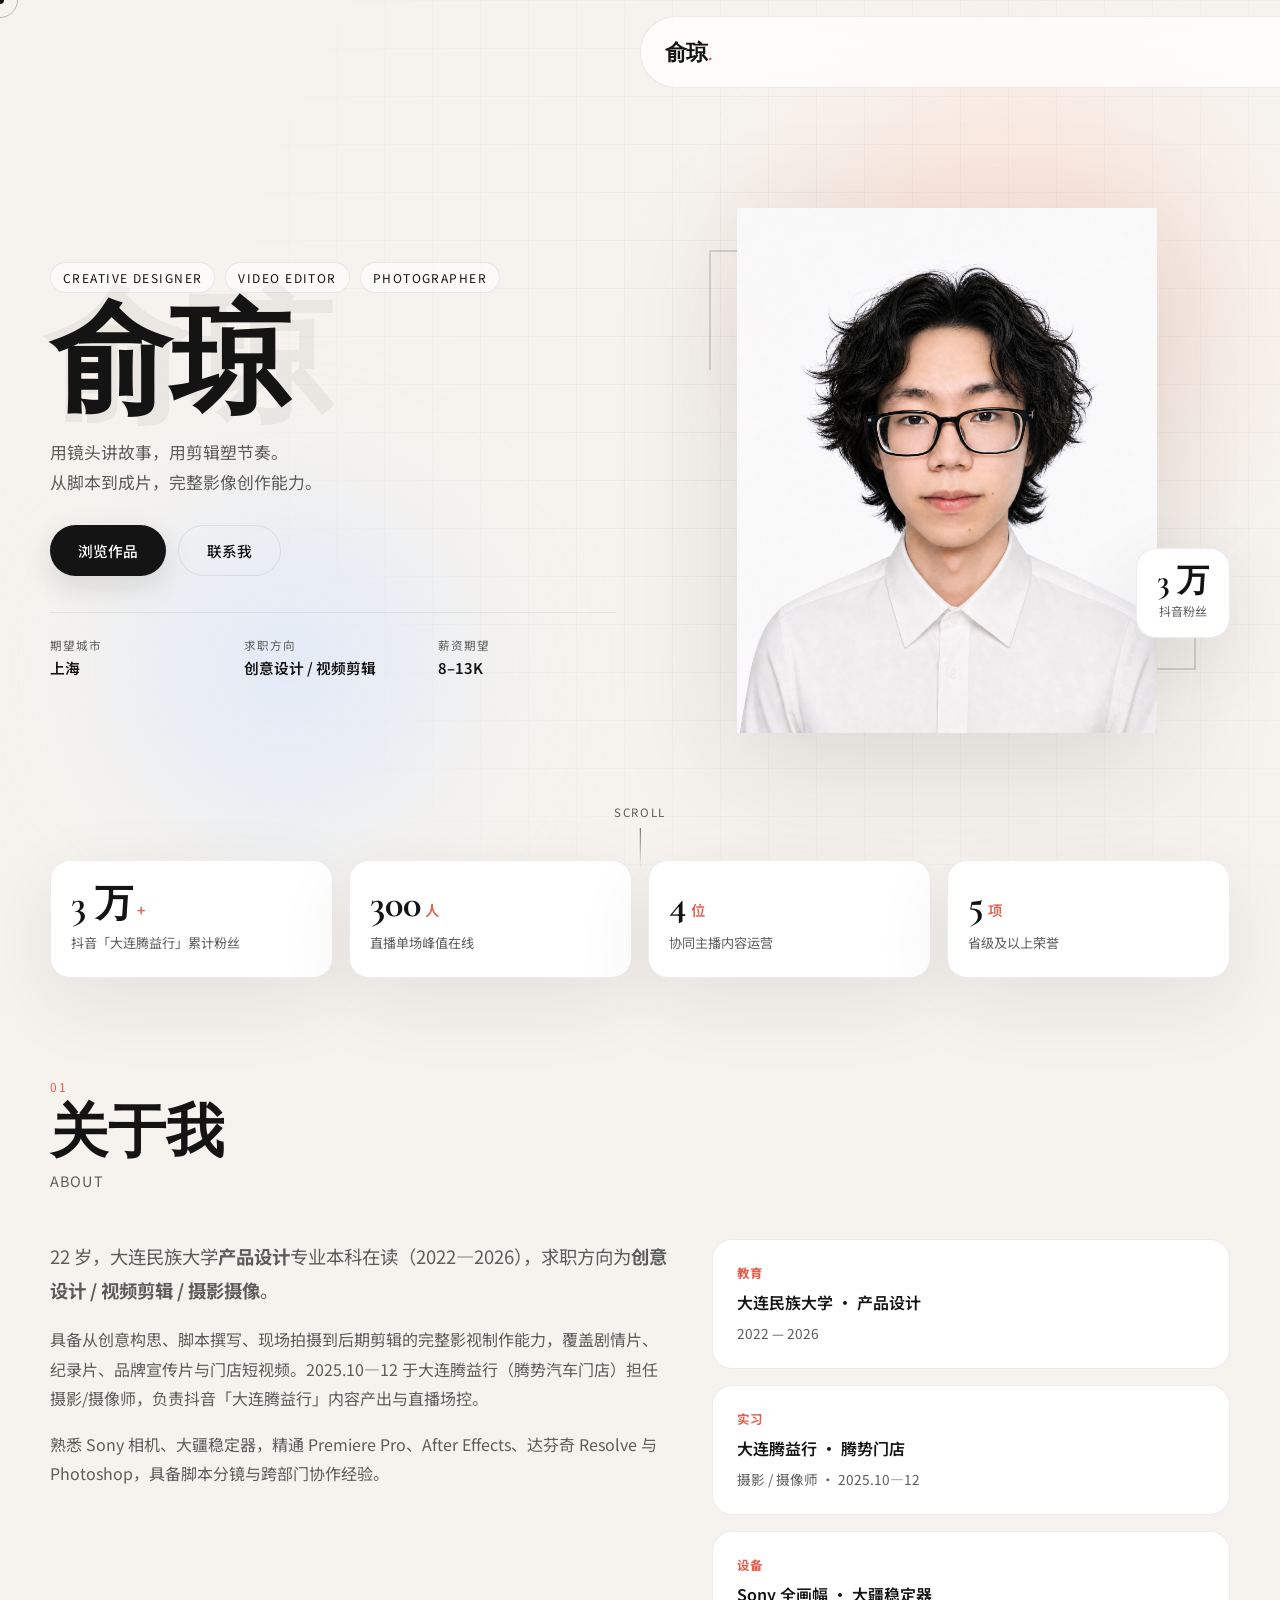
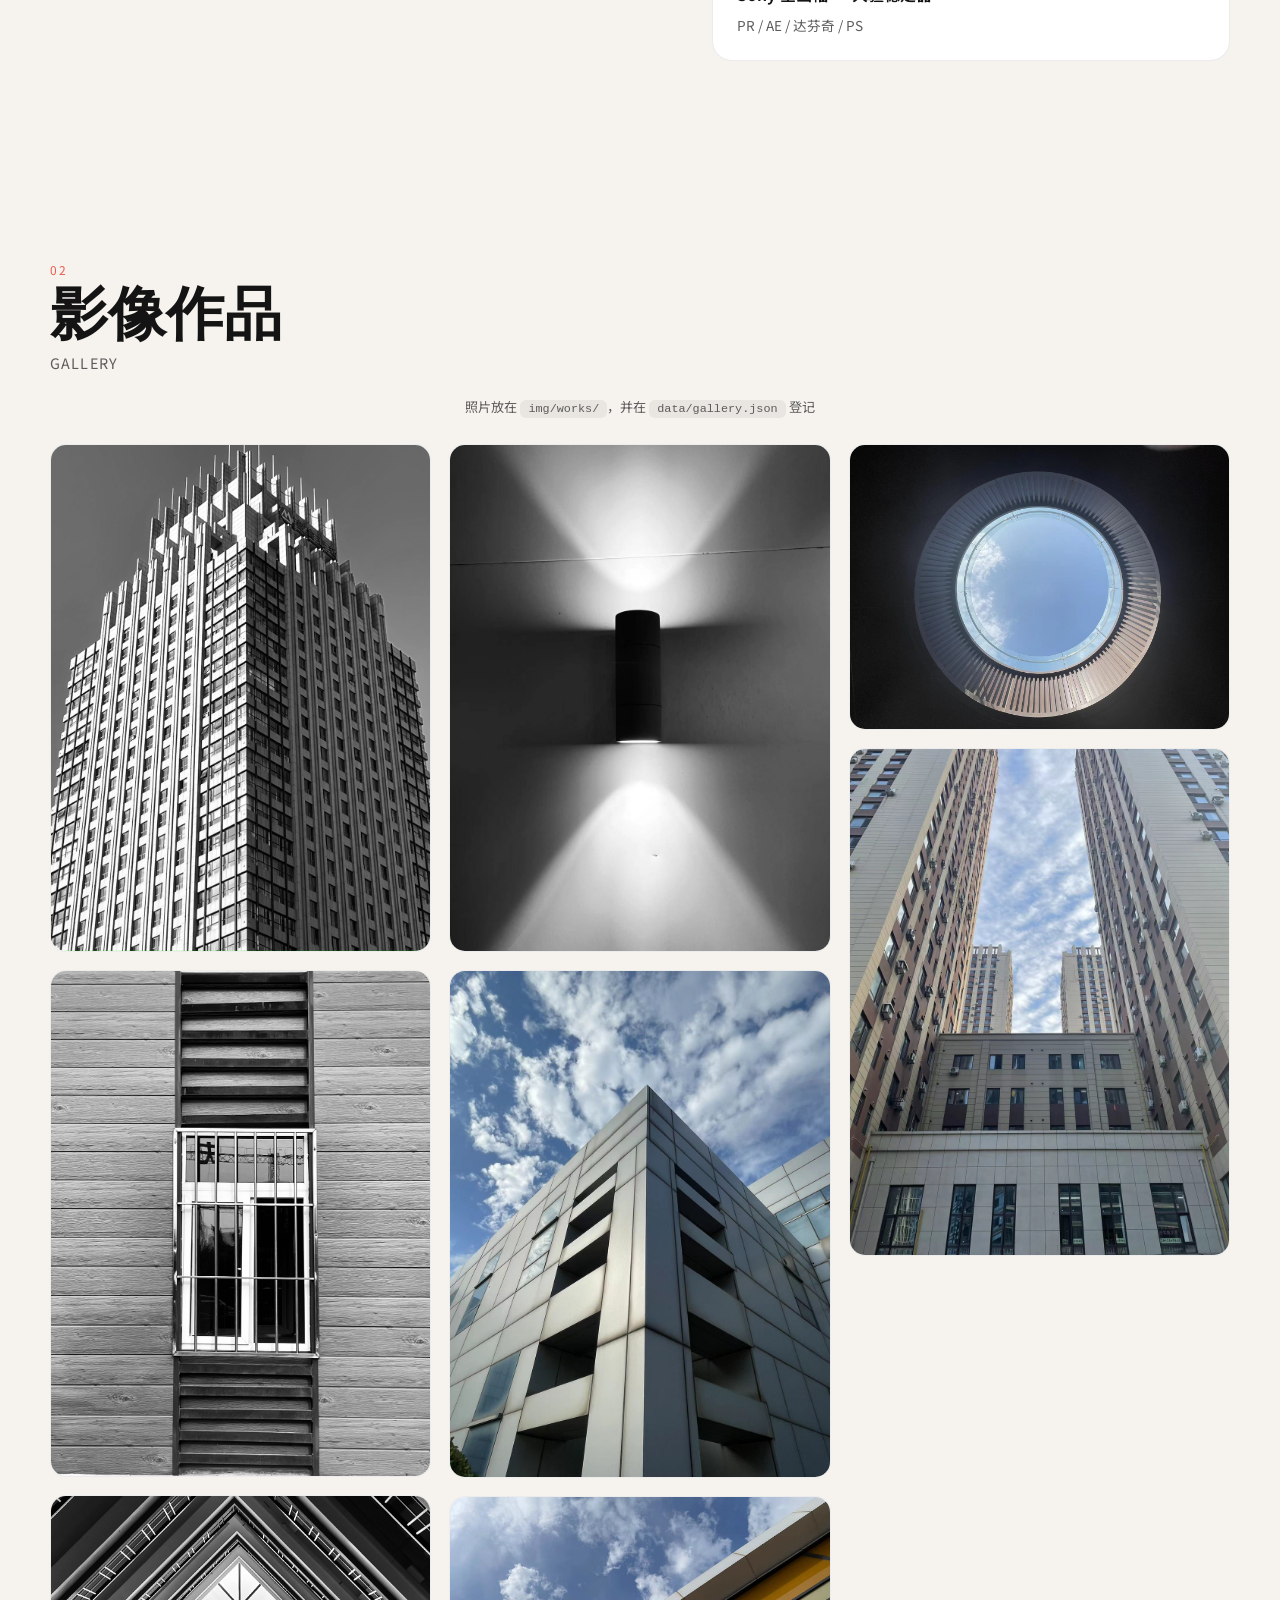
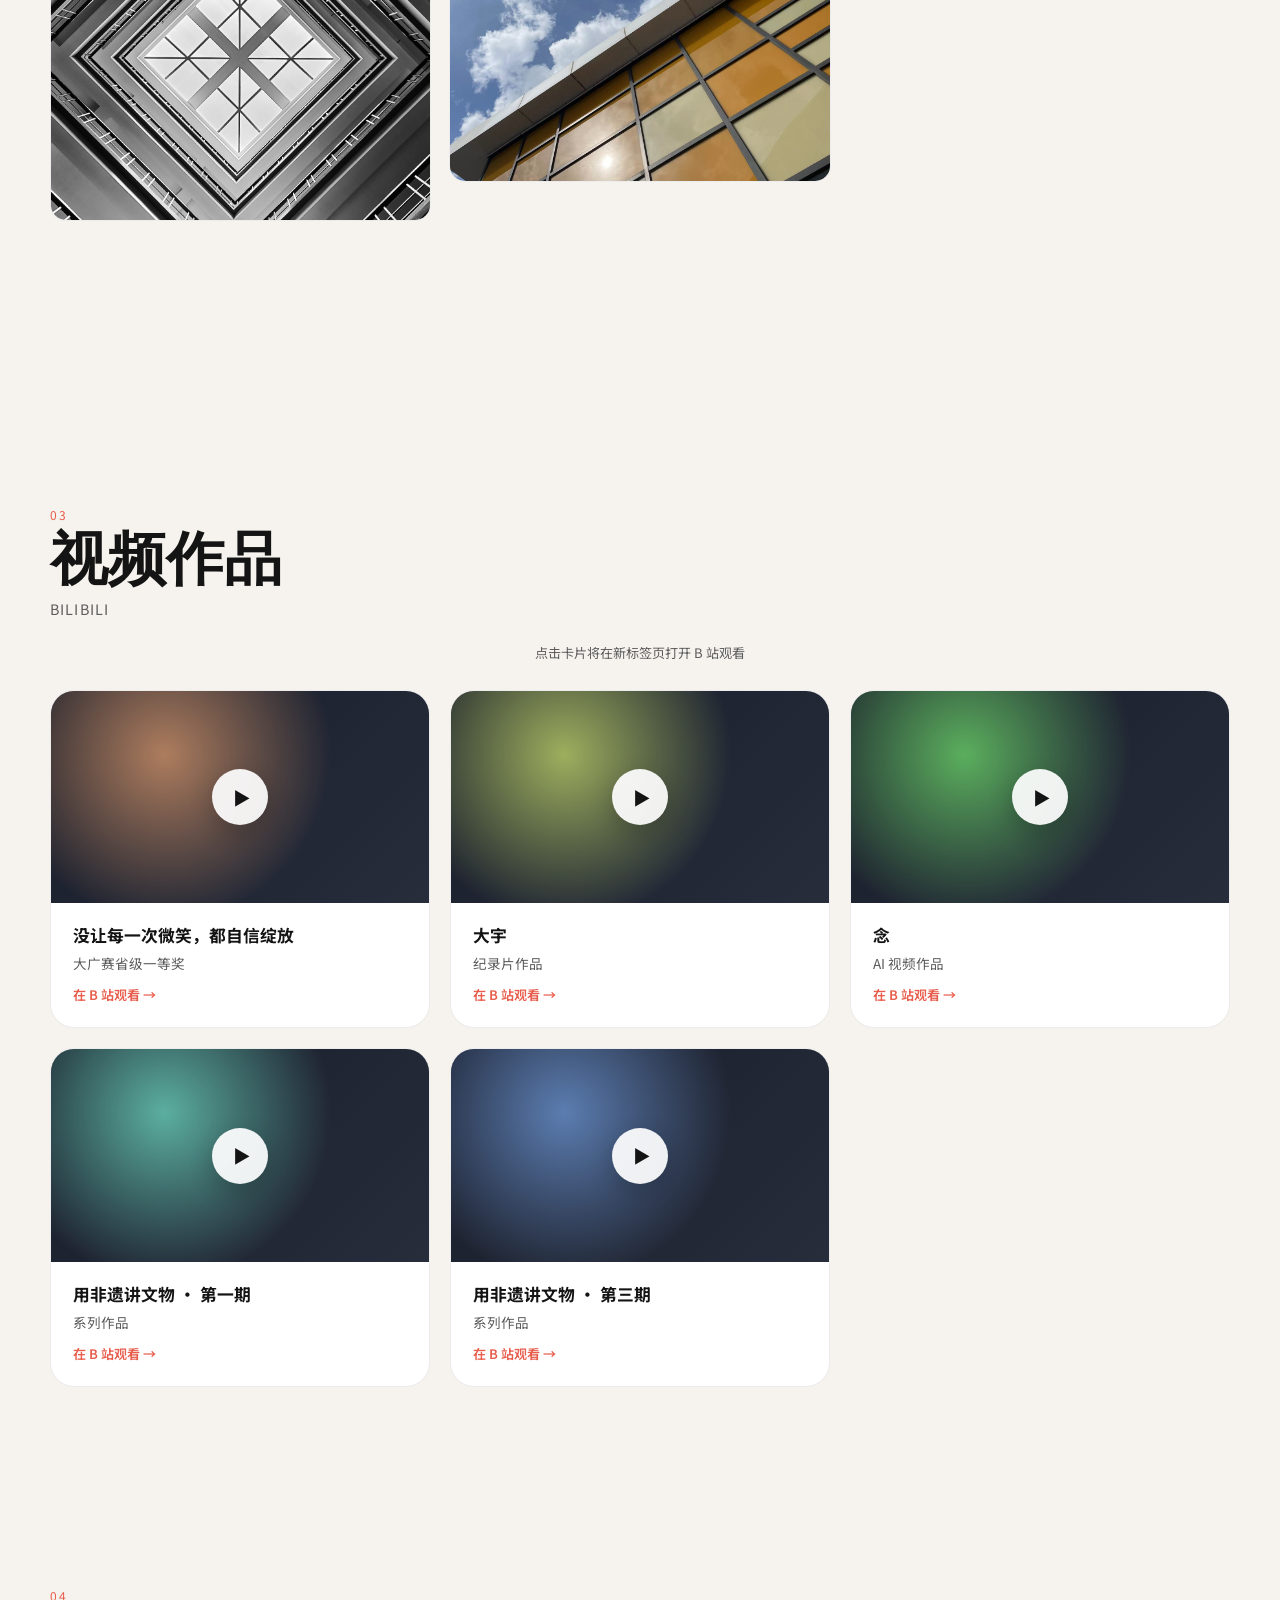
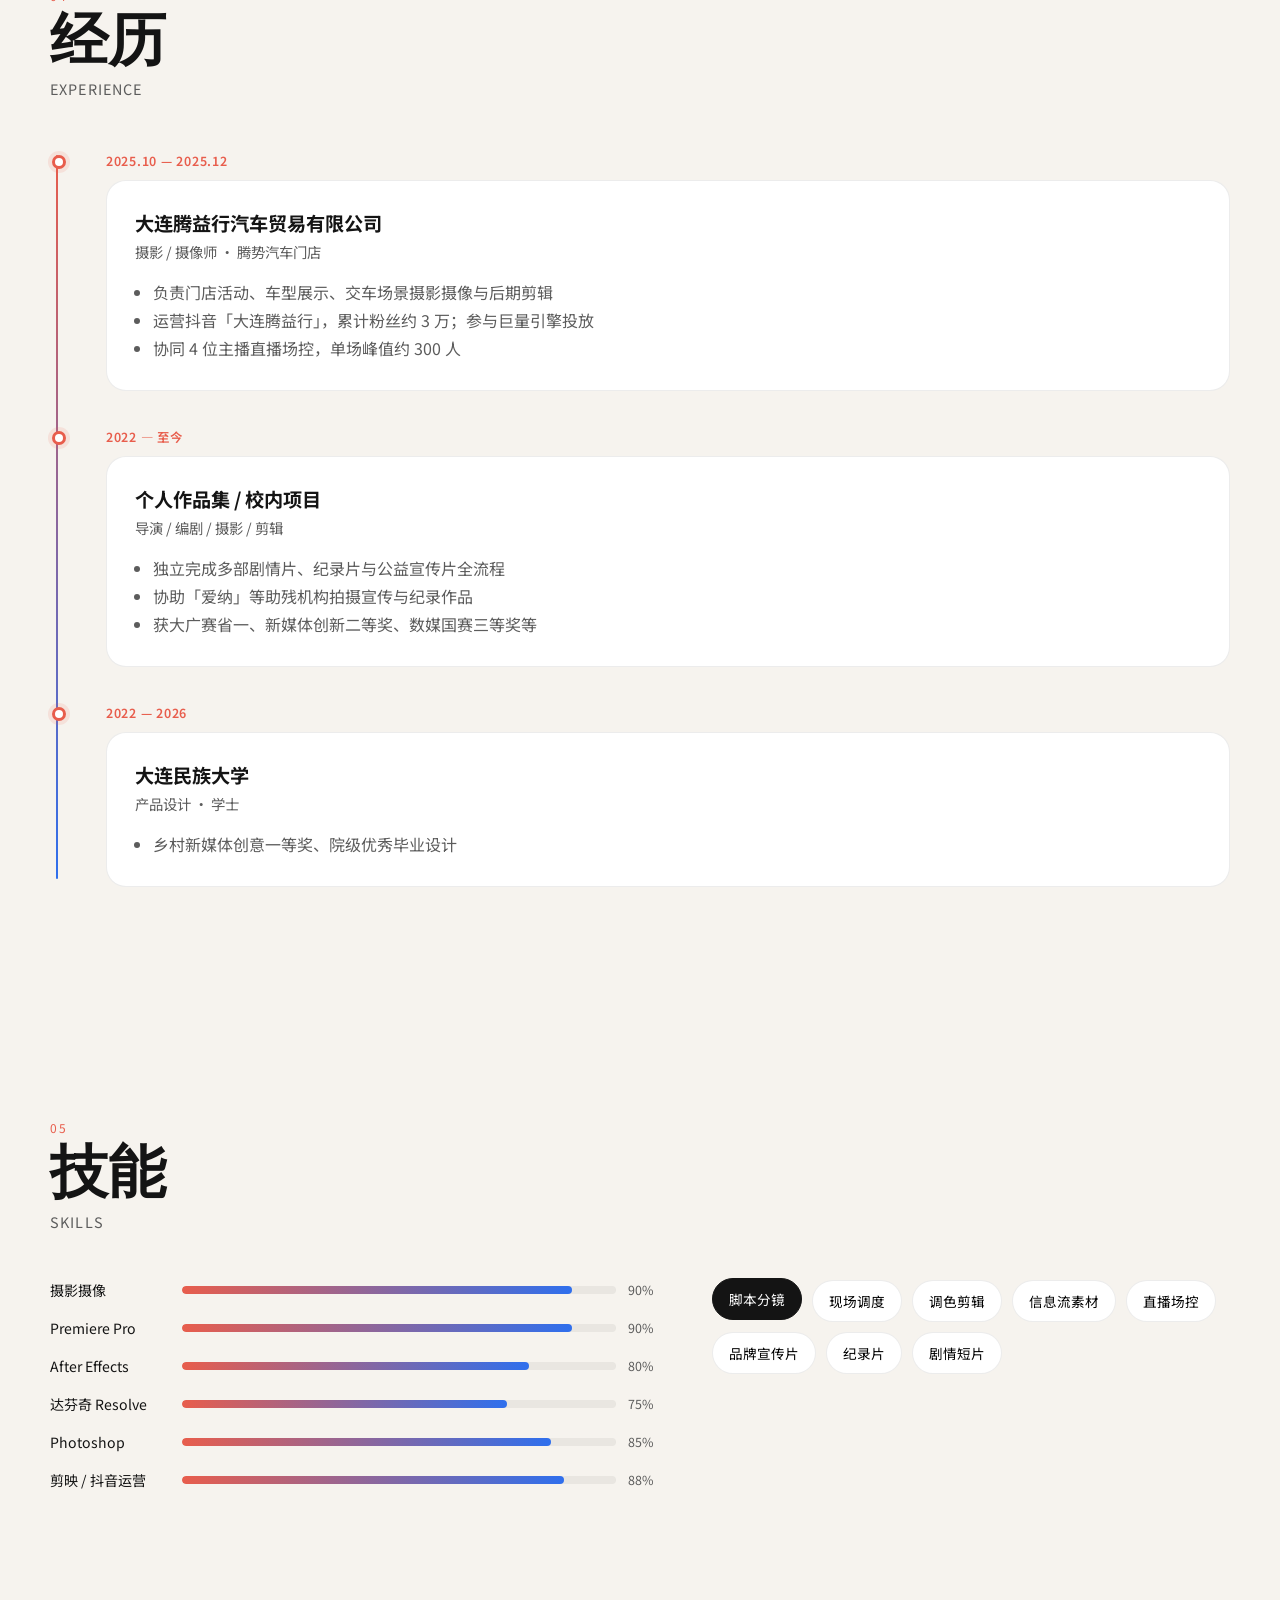
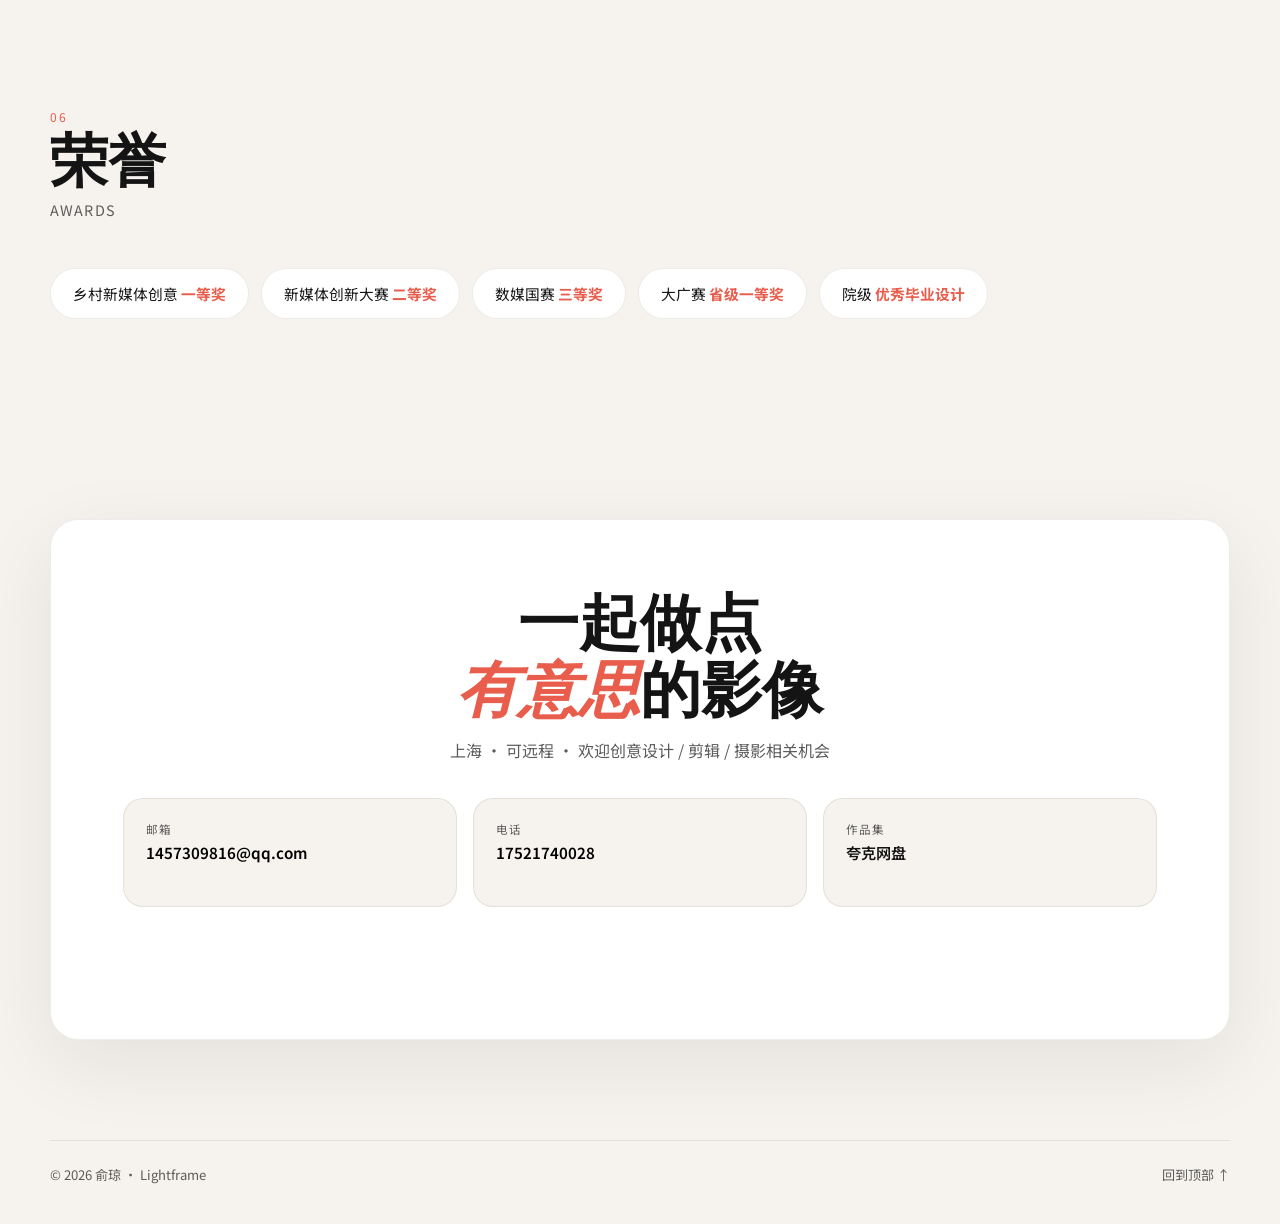
==== commit 51490eda: "<fix> 配置视频外链" ====
--- a/yuqiong/index.html
+++ b/yuqiong/index.html
@@ -164,7 +164,7 @@
         <h2>视频作品</h2>
         <p>Bilibili</p>
       </div>
-      <p class="works-tip" data-reveal>在 <code>data/videos.json</code> 中填写 B 站链接即可自动嵌入</p>
+      <p class="works-tip" data-reveal>点击卡片将在新标签页打开 B 站观看</p>
       <div class="video-grid" id="video-grid" data-reveal aria-label="B站视频列表"></div>
       <p class="gallery-empty" id="videos-empty" hidden>暂无视频。请在 <code>yuqiong/data/videos.json</code> 中添加 B 站链接。</p>
     </section>
@@ -297,13 +297,6 @@
     <button class="lightbox-nav lightbox-next" type="button" aria-label="下一张">›</button>
   </div>
 
-  <div class="video-modal" id="video-modal" hidden aria-hidden="true" role="dialog" aria-modal="true" aria-label="视频播放">
-    <button class="lightbox-close" type="button" aria-label="关闭">×</button>
-    <div class="video-modal-frame">
-      <iframe id="video-iframe" src="" title="Bilibili 播放器" allowfullscreen allow="fullscreen; picture-in-picture"></iframe>
-    </div>
-  </div>
-
   <script src="js/main.js"></script>
 </body>
 </html>
--- a/yuqiong/css/style.css
+++ b/yuqiong/css/style.css
@@ -649,6 +649,7 @@
   gap: 20px;
 }
 .video-card {
+  display: block;
   background: #fff;
   border: 1px solid var(--line);
   border-radius: calc(var(--radius) + 4px);
@@ -657,6 +658,7 @@
   padding: 0;
   width: 100%;
   cursor: none;
+  color: inherit;
   transition: transform 0.35s var(--ease), box-shadow 0.35s;
   transform-style: preserve-3d;
 }
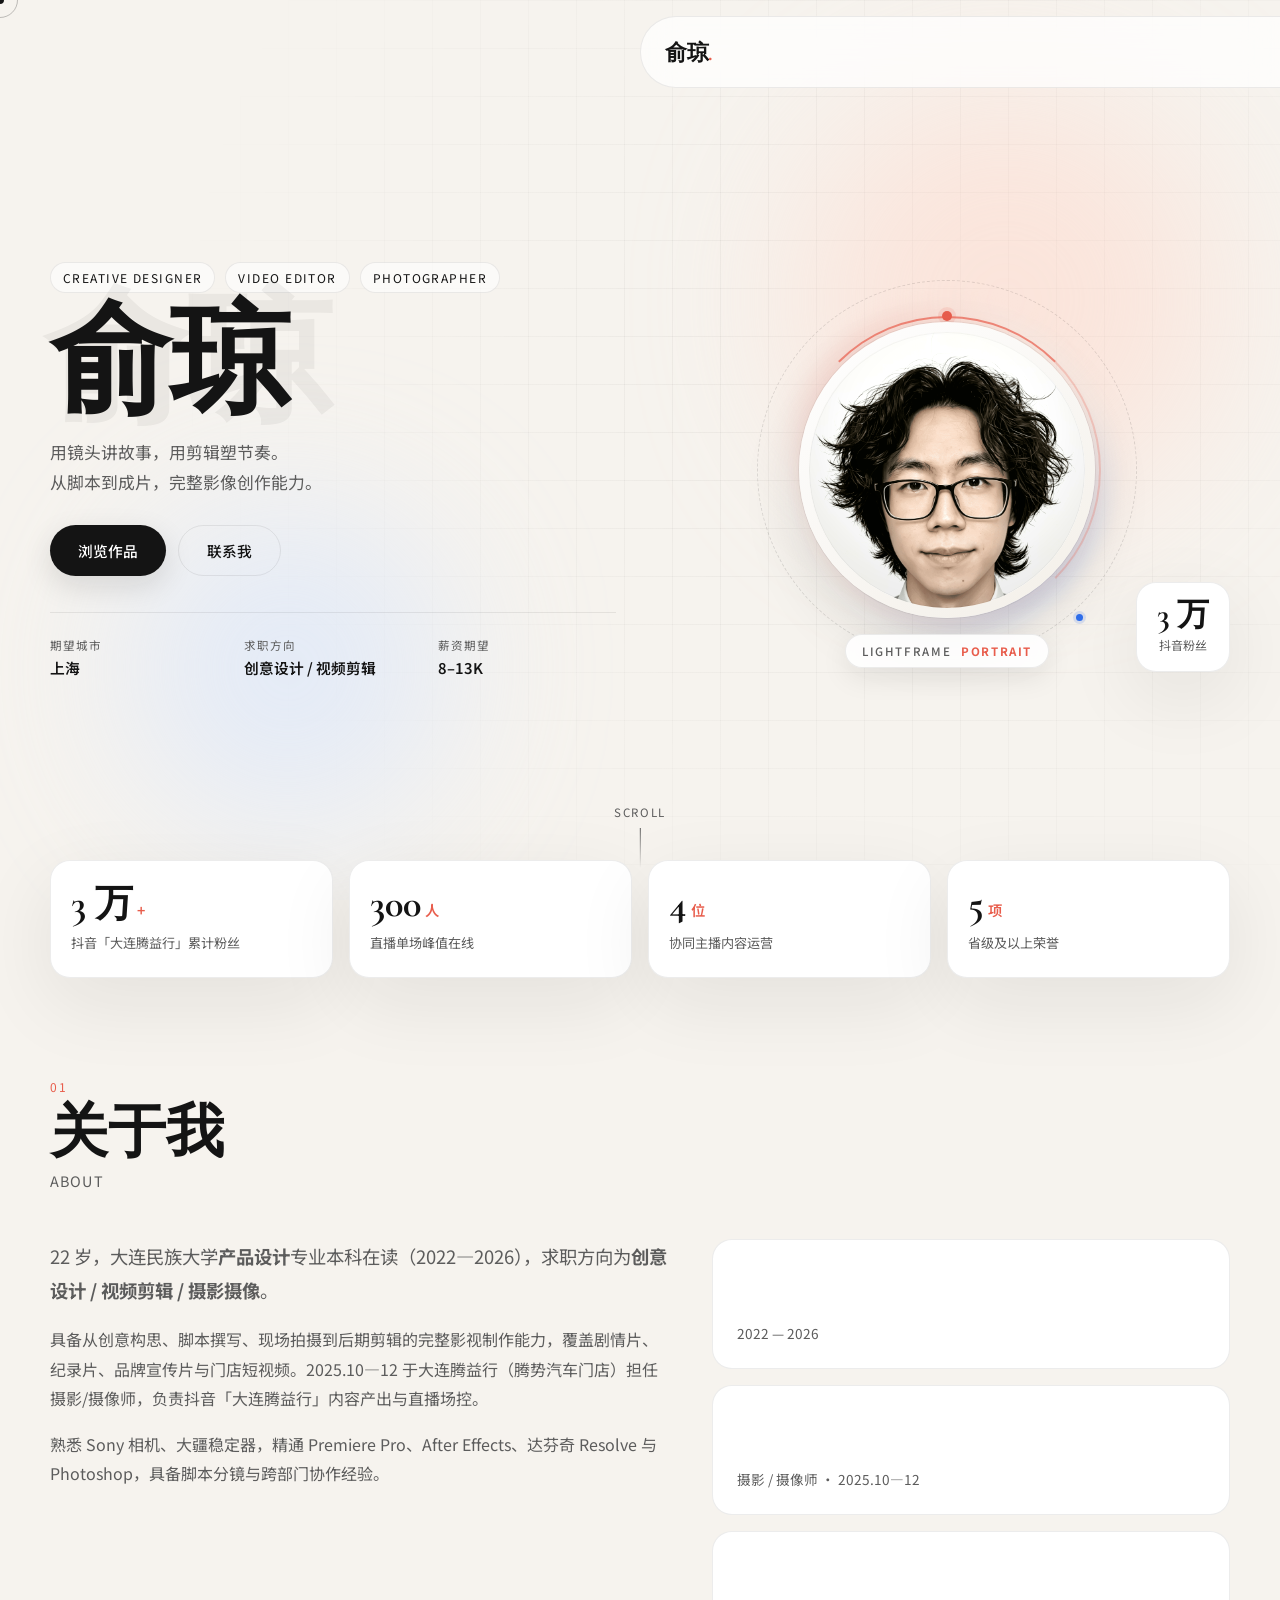
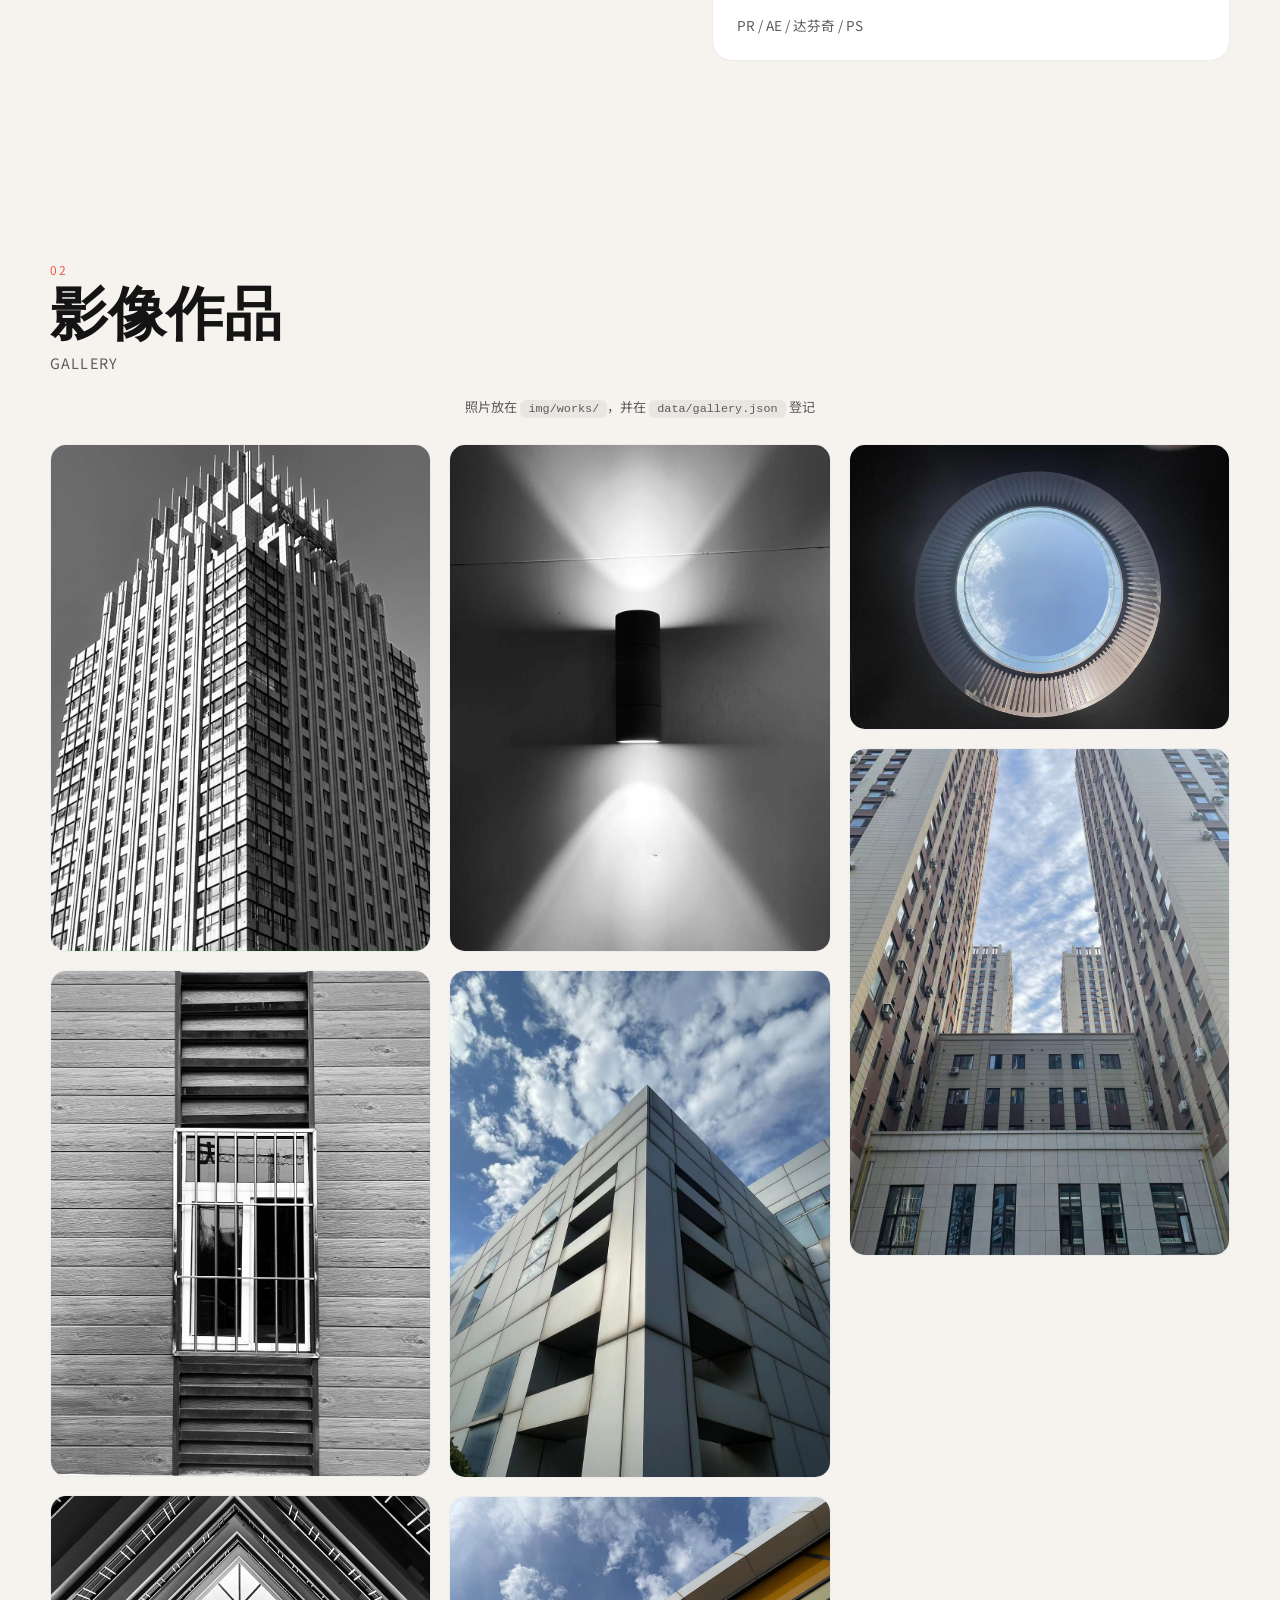
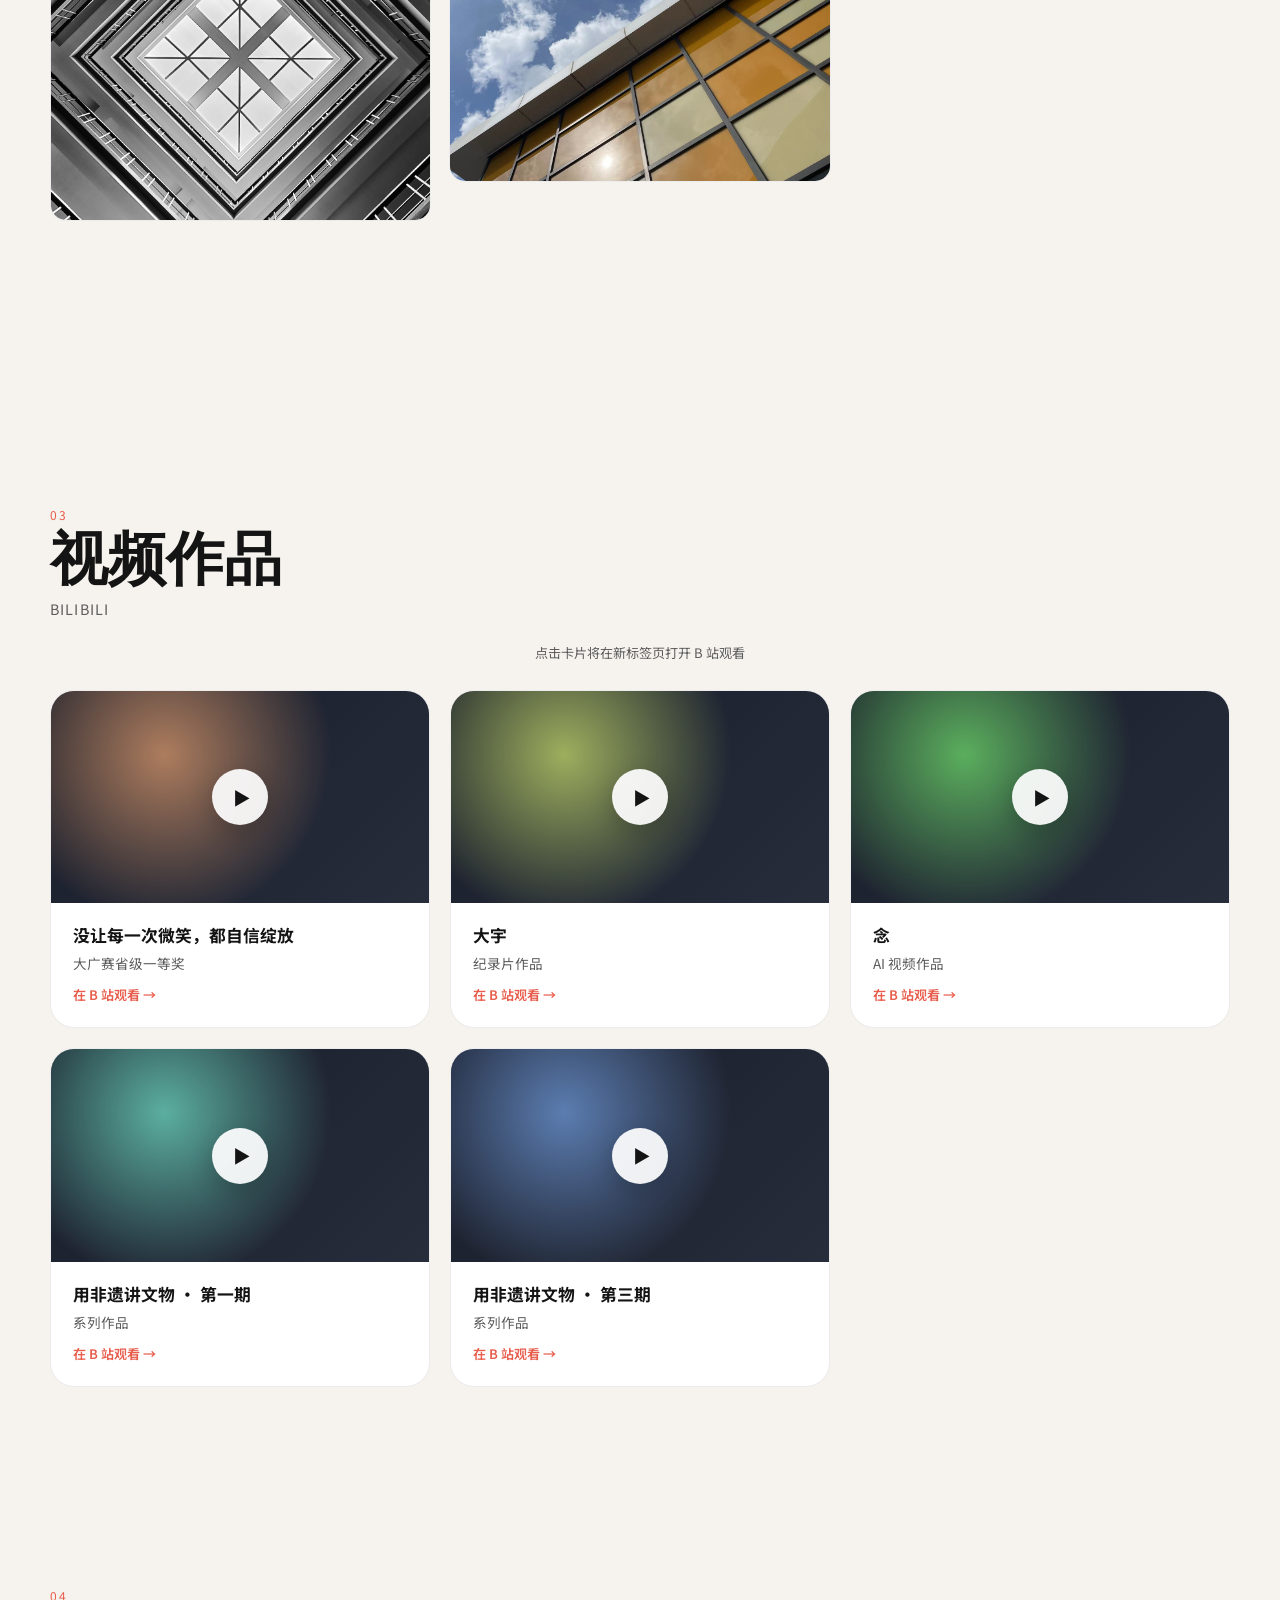
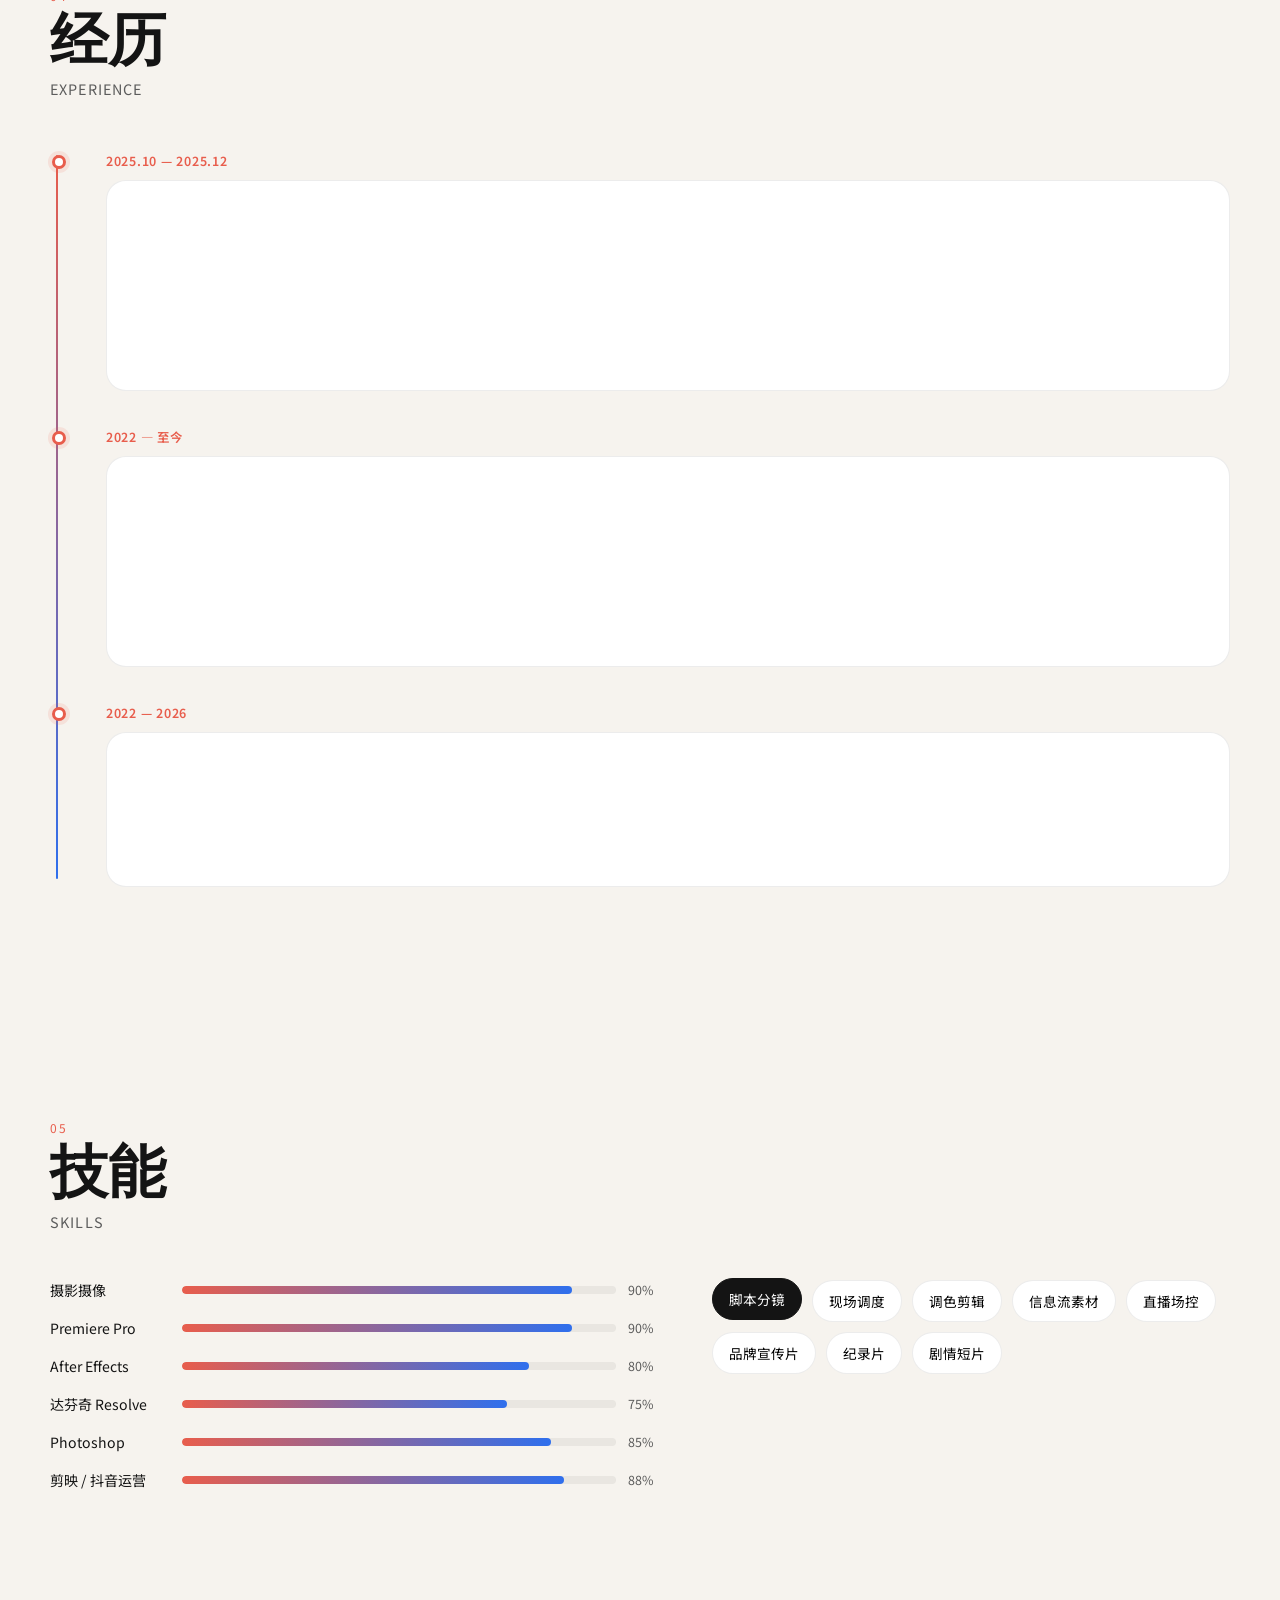
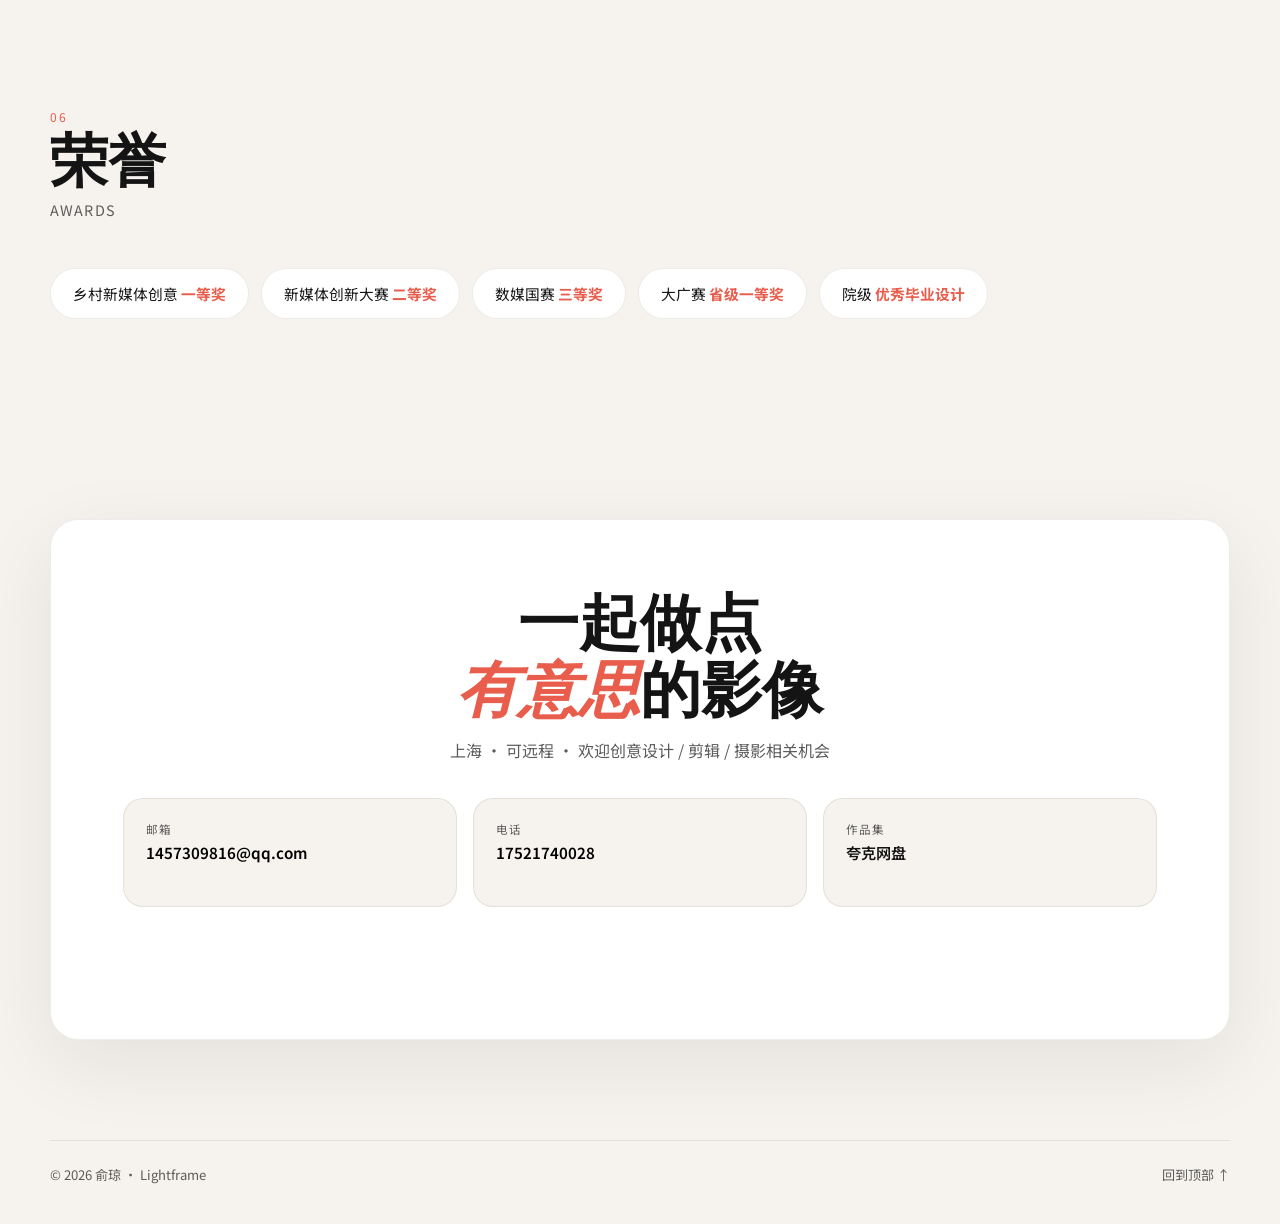
==== commit 9c206e4b: "<fix> 头像样式美化" ====
--- a/yuqiong/index.html
+++ b/yuqiong/index.html
@@ -71,10 +71,16 @@
         </div>
 
         <div class="hero-visual" data-parallax>
-          <div class="frame frame-tl" aria-hidden="true"></div>
-          <div class="frame frame-br" aria-hidden="true"></div>
-          <div class="portrait-wrap">
-            <img src="img/portrait.png" alt="俞琼" class="portrait" width="640" height="800" draggable="false">
+          <div class="portrait-stage">
+            <div class="portrait-glow" aria-hidden="true"></div>
+            <div class="portrait-orbit" aria-hidden="true"></div>
+            <div class="portrait-wrap">
+              <div class="portrait-mat">
+                <img src="img/portrait.png" alt="俞琼" class="portrait" width="640" height="800" draggable="false">
+              </div>
+              <span class="portrait-accent" aria-hidden="true"></span>
+            </div>
+            <p class="portrait-caption"><span>Lightframe</span><em>Portrait</em></p>
           </div>
           <div class="hero-badge">
             <span class="badge-num" data-count="30000">0</span>
--- a/yuqiong/css/style.css
+++ b/yuqiong/css/style.css
@@ -366,41 +366,188 @@
   display: flex;
   justify-content: center;
   align-items: center;
-  min-height: 520px;
+  min-height: 560px;
+}
+
+.portrait-stage {
+  position: relative;
+  width: min(380px, 78vw);
+  aspect-ratio: 1;
+  display: grid;
+  place-items: center;
+}
+
+.portrait-glow {
+  position: absolute;
+  inset: 6%;
+  border-radius: 50%;
+  background:
+    radial-gradient(circle at 35% 30%, rgba(232, 93, 76, 0.22), transparent 45%),
+    radial-gradient(circle at 70% 75%, rgba(47, 111, 237, 0.16), transparent 50%),
+    radial-gradient(circle at 50% 50%, rgba(255, 255, 255, 0.9), rgba(246, 243, 238, 0.2) 70%);
+  filter: blur(8px);
+  z-index: 0;
+  animation: glowPulse 6s ease-in-out infinite;
+}
+@keyframes glowPulse {
+  0%, 100% { transform: scale(1); opacity: 0.85; }
+  50% { transform: scale(1.04); opacity: 1; }
+}
+
+.portrait-orbit {
+  position: absolute;
+  inset: 0;
+  border-radius: 50%;
+  border: 1px dashed rgba(20, 20, 20, 0.12);
+  z-index: 1;
+  animation: orbitSpin 28s linear infinite;
+}
+.portrait-orbit::before,
+.portrait-orbit::after {
+  content: "";
+  position: absolute;
+  width: 10px;
+  height: 10px;
+  border-radius: 50%;
+  background: var(--accent);
+  box-shadow: 0 0 0 4px var(--accent-soft);
+}
+.portrait-orbit::before { top: 8%; left: 50%; transform: translateX(-50%); }
+.portrait-orbit::after {
+  bottom: 10%;
+  right: 14%;
+  width: 7px;
+  height: 7px;
+  background: var(--accent-2);
+  box-shadow: 0 0 0 3px rgba(47, 111, 237, 0.15);
+}
+@keyframes orbitSpin {
+  to { transform: rotate(360deg); }
 }
 
 .portrait-wrap {
   position: relative;
   z-index: 2;
+  width: 78%;
+  aspect-ratio: 1;
+  border-radius: 50%;
+  padding: 10px;
+  background:
+    linear-gradient(145deg, #fff 0%, #f3efe8 100%);
+  box-shadow:
+    0 0 0 1px rgba(20, 20, 20, 0.06),
+    0 28px 60px rgba(20, 20, 20, 0.12),
+    0 8px 20px rgba(232, 93, 76, 0.08);
   will-change: transform;
-}
+  transition: transform 0.5s var(--ease), box-shadow 0.5s var(--ease);
+}
+.portrait-wrap:hover {
+  transform: translateY(-6px) scale(1.02);
+  box-shadow:
+    0 0 0 1px rgba(20, 20, 20, 0.08),
+    0 36px 72px rgba(20, 20, 20, 0.14),
+    0 12px 28px rgba(232, 93, 76, 0.12);
+}
+
+.portrait-mat {
+  position: relative;
+  width: 100%;
+  height: 100%;
+  border-radius: 50%;
+  overflow: hidden;
+  background: #e8e4dc;
+  box-shadow: inset 0 0 0 1px rgba(255, 255, 255, 0.65);
+}
+
+.portrait-mat::after {
+  content: "";
+  position: absolute;
+  inset: 0;
+  border-radius: 50%;
+  box-shadow:
+    inset 0 -40px 50px rgba(20, 20, 20, 0.08),
+    inset 0 0 0 1px rgba(20, 20, 20, 0.04);
+  pointer-events: none;
+  z-index: 2;
+}
+
 .portrait {
-  width: min(420px, 88vw);
-  height: auto;
-  filter: drop-shadow(0 30px 60px rgba(20,20,20,0.12));
-  transition: transform 0.4s var(--ease);
-}
-
-.frame {
-  position: absolute;
-  width: 120px; height: 120px;
-  border: 2px solid var(--ink);
-  opacity: 0.15;
-  z-index: 1;
-}
-.frame-tl { top: 8%; left: 8%; border-right: none; border-bottom: none; }
-.frame-br { bottom: 12%; right: 6%; border-left: none; border-top: none; }
+  width: 100%;
+  height: 100%;
+  object-fit: cover;
+  object-position: center 18%;
+  display: block;
+  transform: scale(1.04);
+  filter: saturate(0.92) contrast(1.04);
+  transition: transform 0.6s var(--ease), filter 0.6s var(--ease);
+}
+.portrait-wrap:hover .portrait {
+  transform: scale(1.1);
+  filter: saturate(1) contrast(1.06);
+}
+
+.portrait-accent {
+  position: absolute;
+  inset: -6px;
+  border-radius: 50%;
+  border: 2px solid transparent;
+  border-top-color: var(--accent);
+  border-right-color: rgba(232, 93, 76, 0.35);
+  opacity: 0.7;
+  pointer-events: none;
+  animation: accentSpin 10s linear infinite;
+}
+@keyframes accentSpin {
+  to { transform: rotate(360deg); }
+}
+
+.portrait-caption {
+  position: absolute;
+  left: 50%;
+  bottom: -8px;
+  transform: translateX(-50%);
+  z-index: 3;
+  margin: 0;
+  display: inline-flex;
+  align-items: center;
+  gap: 10px;
+  padding: 8px 16px;
+  background: rgba(255, 255, 255, 0.88);
+  backdrop-filter: blur(8px);
+  border: 1px solid var(--line);
+  border-radius: 999px;
+  box-shadow: 0 10px 28px rgba(20, 20, 20, 0.08);
+  font-size: 0.72rem;
+  letter-spacing: 0.14em;
+  text-transform: uppercase;
+  white-space: nowrap;
+}
+.portrait-caption span {
+  color: var(--ink-soft);
+  font-weight: 500;
+}
+.portrait-caption em {
+  font-style: normal;
+  font-weight: 700;
+  color: var(--accent);
+}
+
+@media (prefers-reduced-motion: reduce) {
+  .portrait-glow,
+  .portrait-orbit,
+  .portrait-accent { animation: none; }
+}
 
 .hero-badge {
   position: absolute;
-  right: 0; bottom: 18%;
+  right: 0; bottom: 14%;
   background: #fff;
   border: 1px solid var(--line);
   border-radius: var(--radius);
   padding: 16px 20px;
   box-shadow: var(--shadow);
   text-align: center;
-  z-index: 3;
+  z-index: 4;
   animation: badgePop 0.8s var(--ease) 1s both;
 }
 @keyframes badgePop {
@@ -1060,13 +1207,15 @@
   .hero-inner,
   .about-grid,
   .skills-layout { grid-template-columns: 1fr; }
-  .hero-visual { order: -1; min-height: 360px; }
+  .hero-visual { order: -1; min-height: 420px; }
+  .portrait-stage { width: min(300px, 72vw); }
+  .portrait-caption { bottom: -4px; font-size: 0.66rem; padding: 7px 12px; }
   .hero-meta { grid-template-columns: 1fr; }
   .stats-band { grid-template-columns: repeat(2, 1fr); margin-top: 24px; }
   .contact-actions { grid-template-columns: 1fr; }
   .nav, .site-header .btn-sm { display: none; }
   .menu-toggle { display: flex; margin-left: auto; }
-  .hero-badge { right: 8px; bottom: 8px; }
+  .hero-badge { right: 4px; bottom: 4%; }
 }
 
 @media (max-width: 560px) {
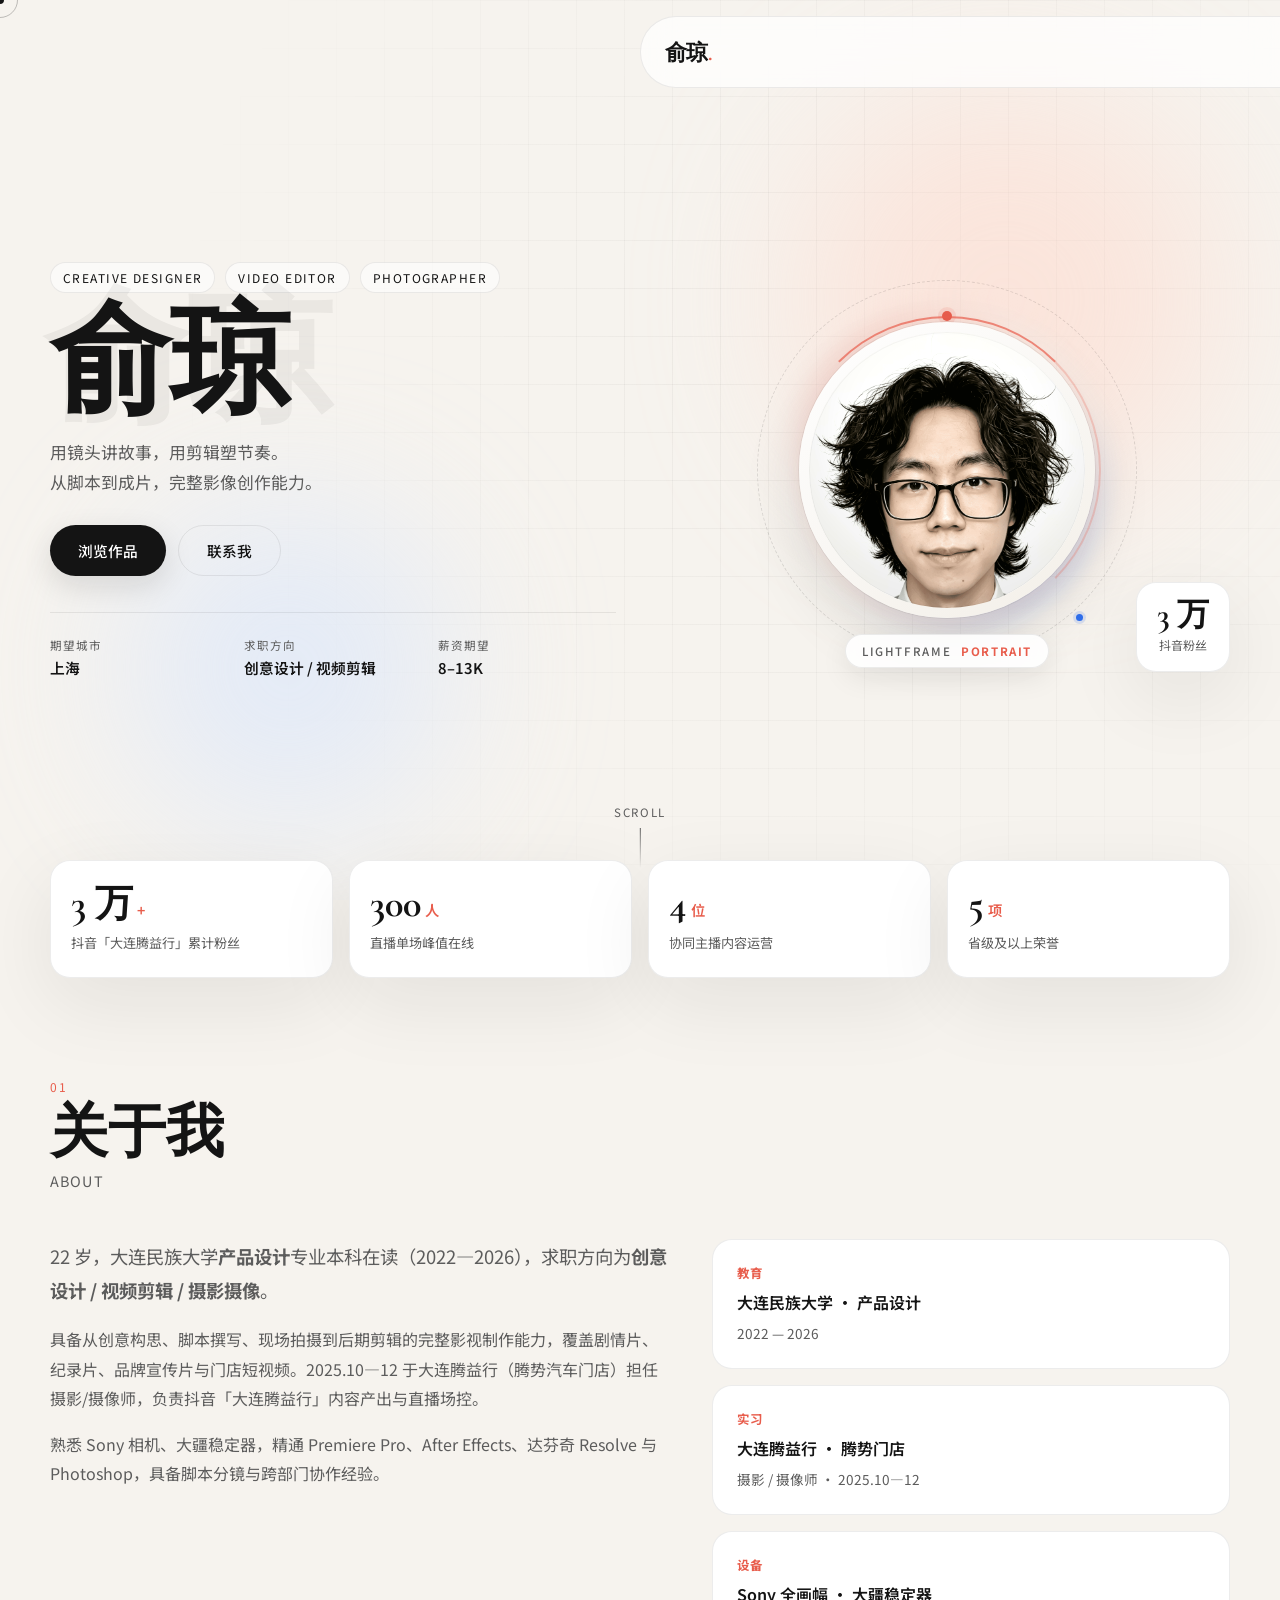
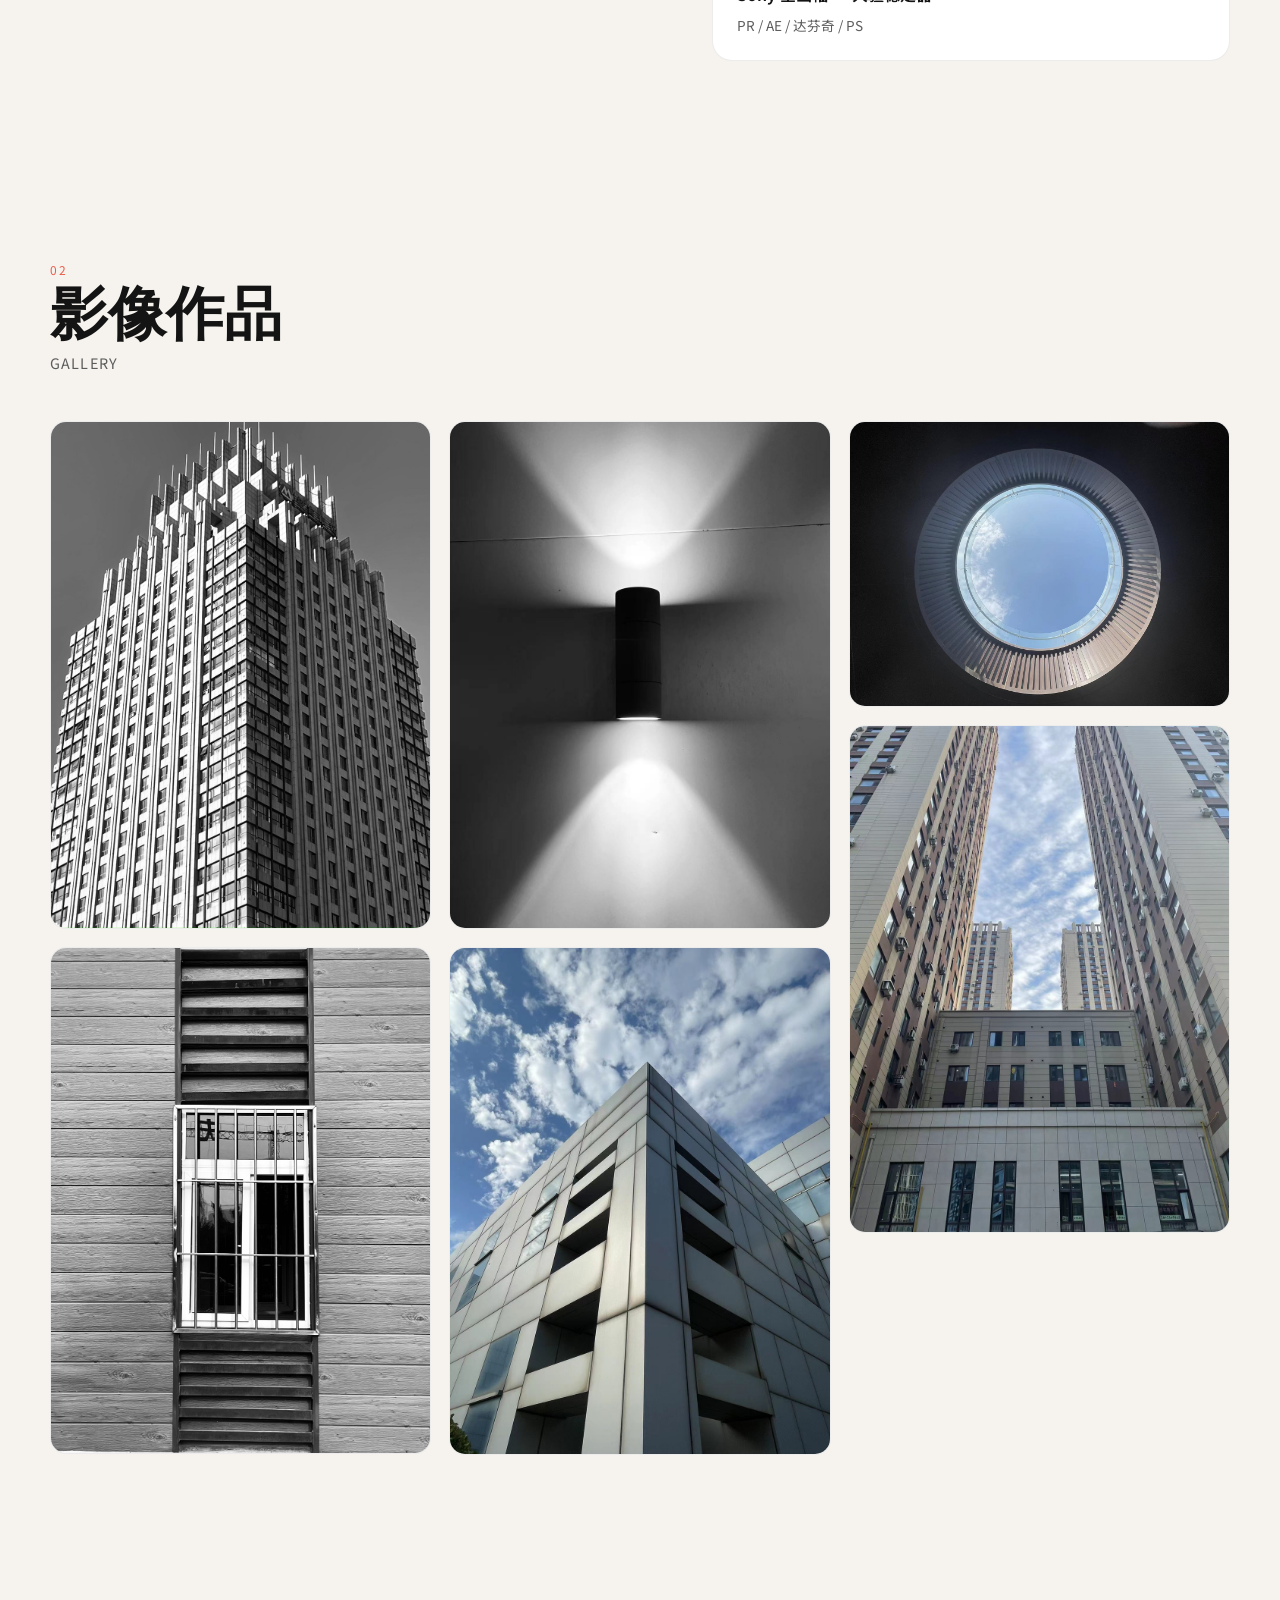
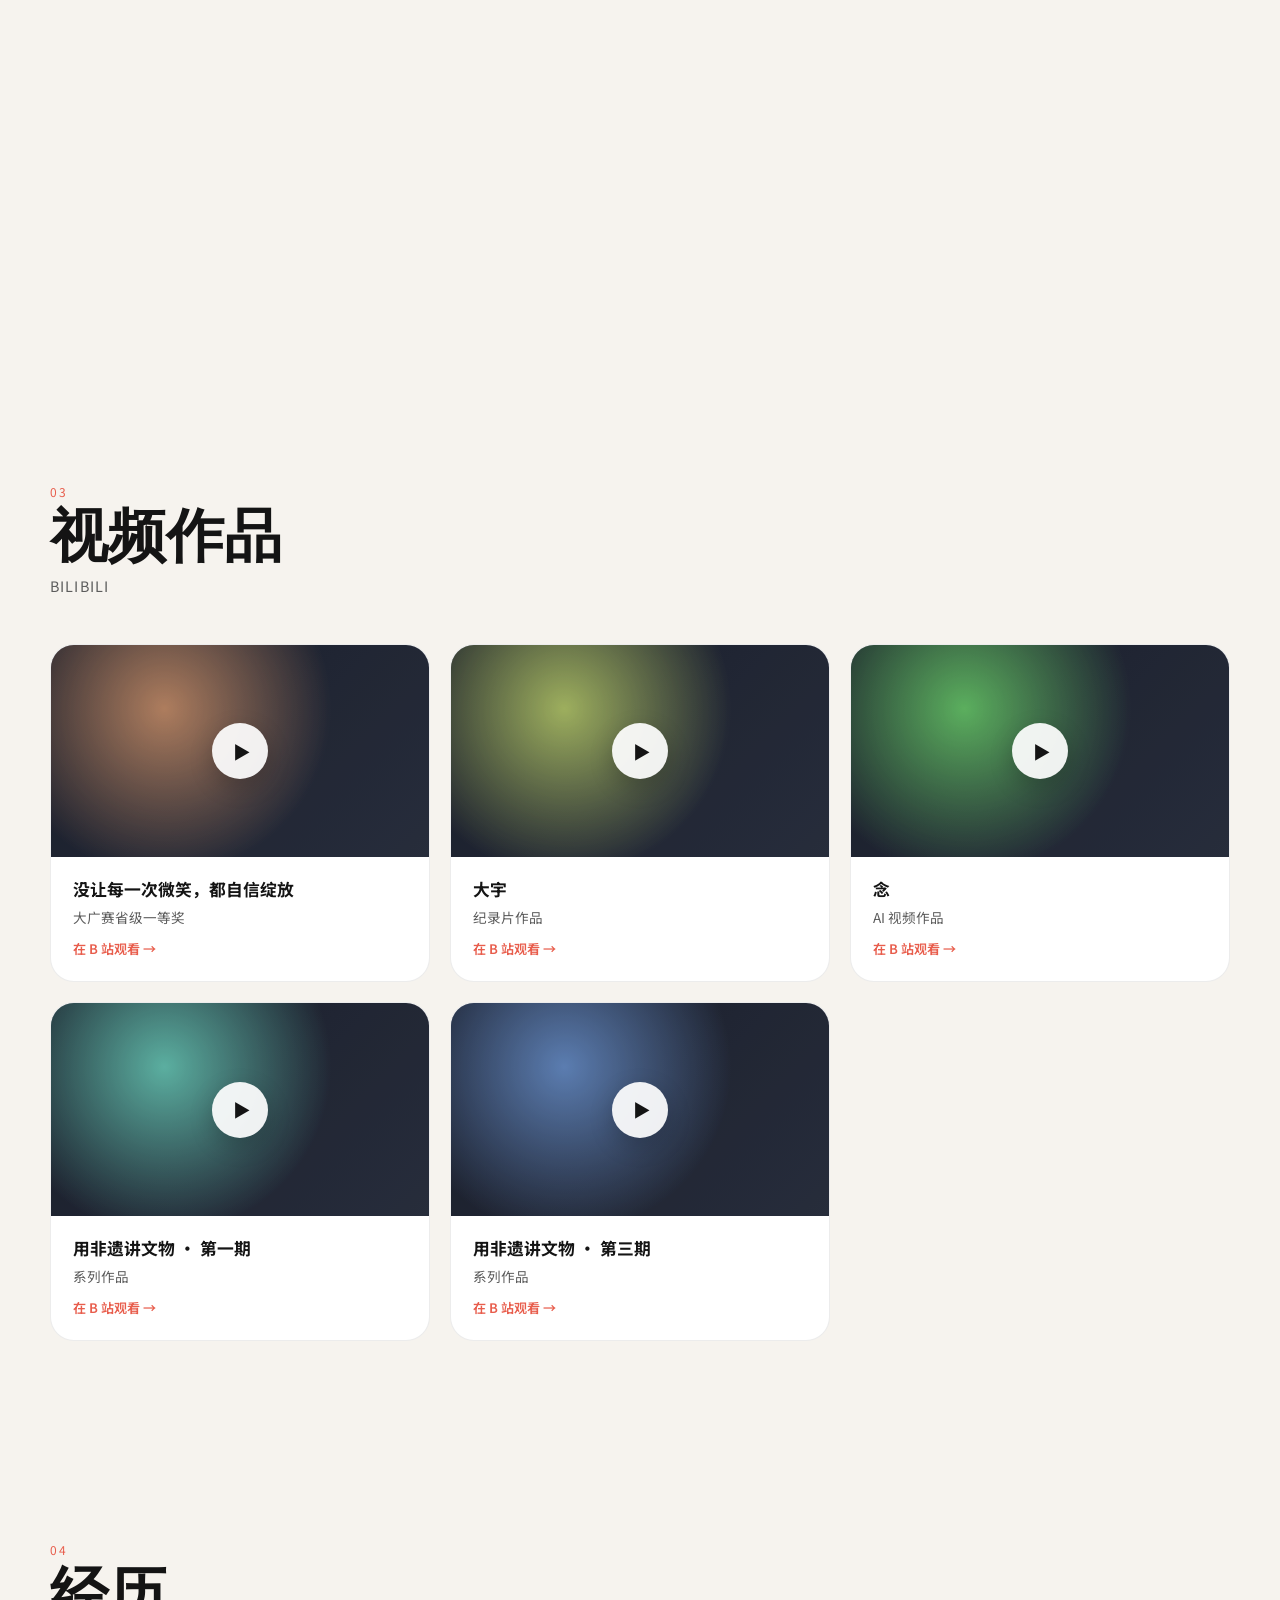
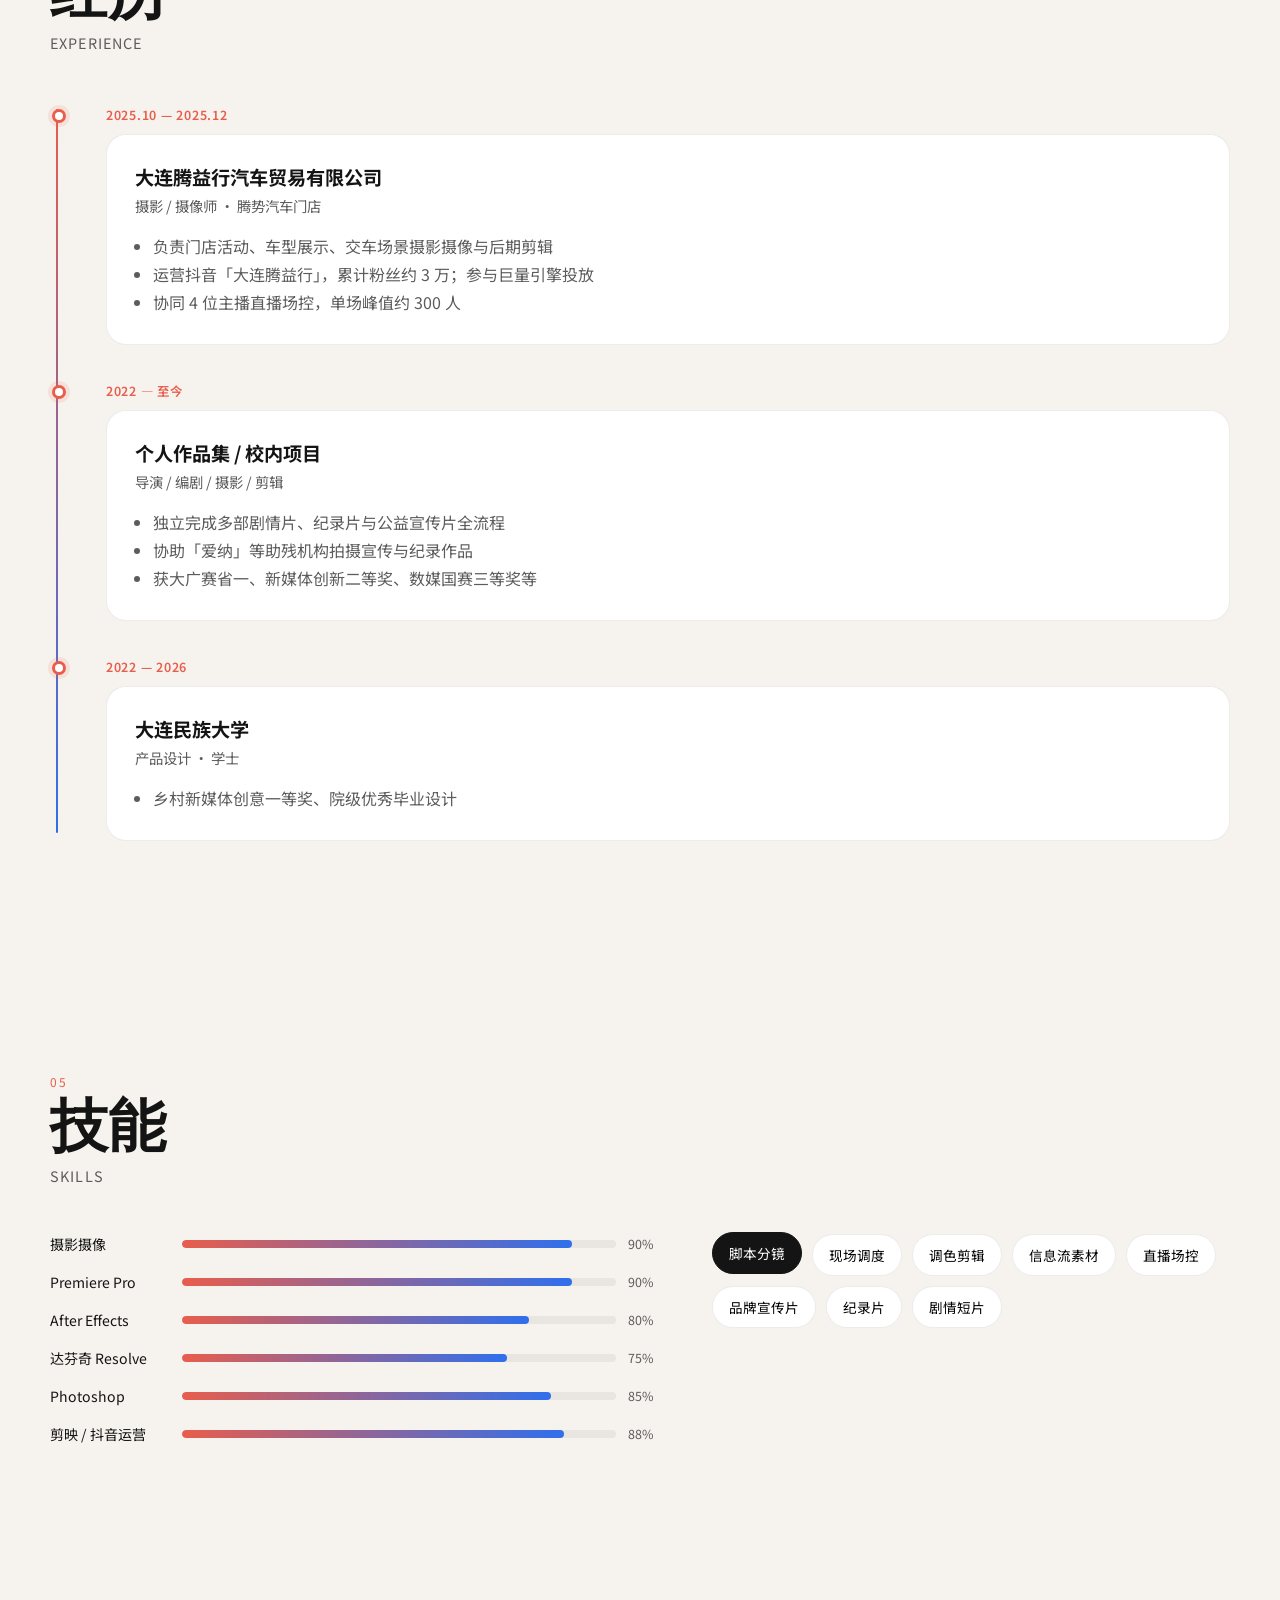
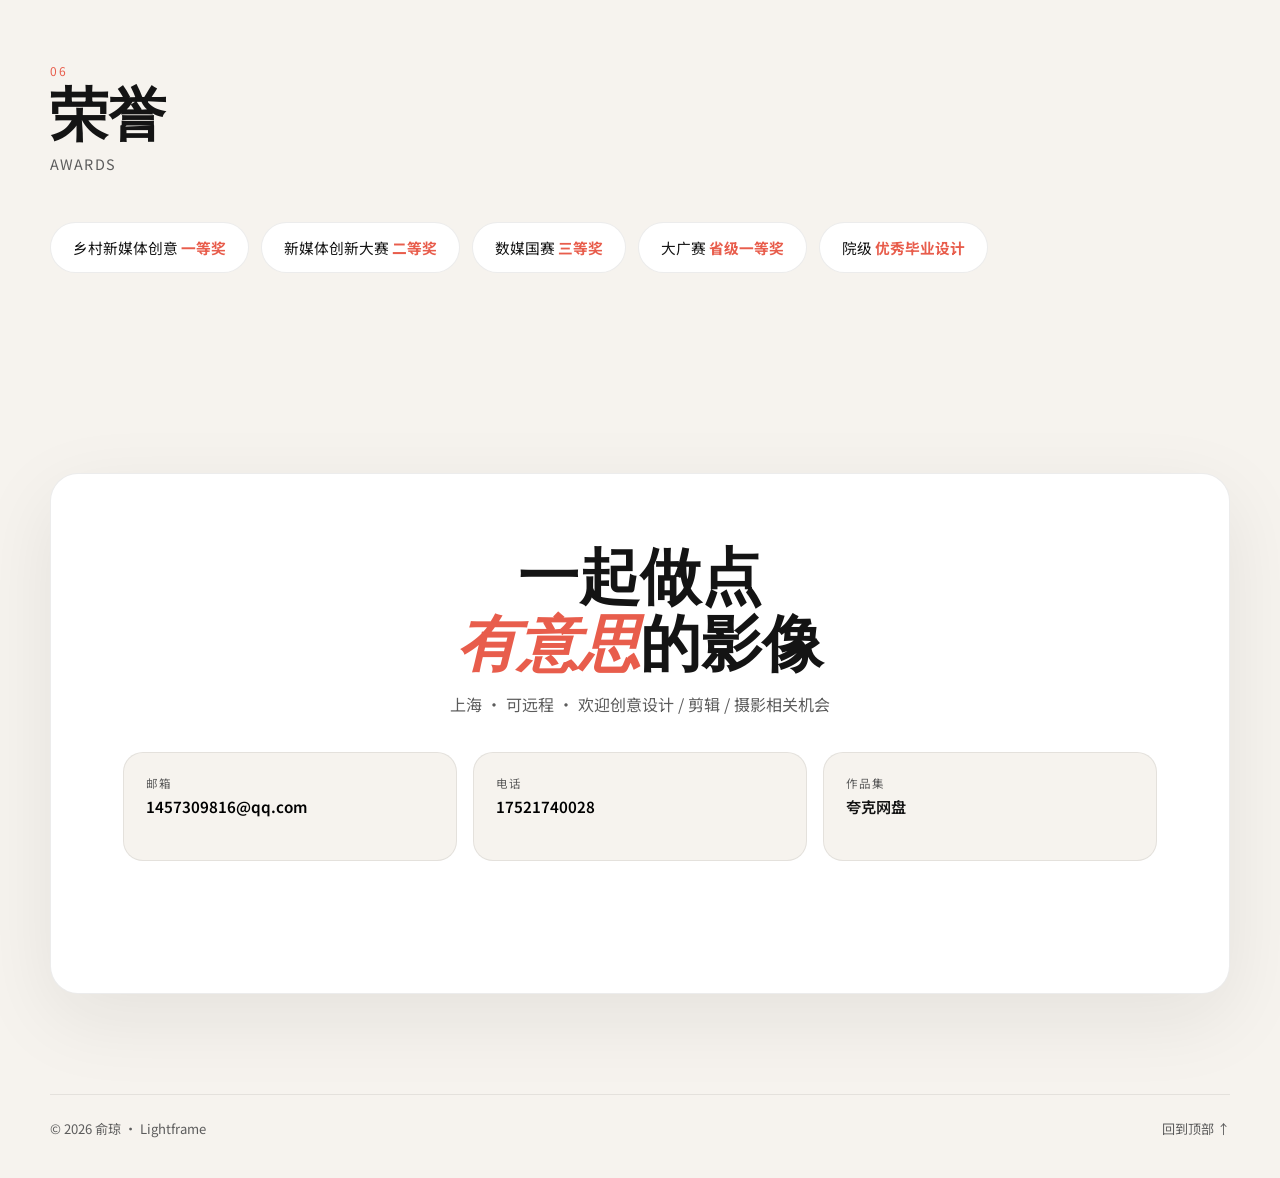
==== commit 472a520c: "<fix> 外链配置调整" ====
--- a/yuqiong/index.html
+++ b/yuqiong/index.html
@@ -156,9 +156,7 @@
         <h2>影像作品</h2>
         <p>Gallery</p>
       </div>
-      <p class="works-tip" data-reveal>照片放在 <code>img/works/</code>，并在 <code>data/gallery.json</code> 登记</p>
-      <div class="masonry" id="gallery-masonry" data-reveal aria-label="作品瀑布流"></div>
-      <p class="gallery-empty" id="gallery-empty" hidden>暂无作品照片。请把图片放入 <code>yuqiong/img/works/</code>，并在 <code>data/gallery.json</code> 中添加文件名。</p>
+      <div class="masonry" id="gallery-masonry" aria-label="作品瀑布流"></div>
       <div class="works-cta" data-reveal>
         <a class="btn magnetic" href="https://pan.quark.cn/s/f075b8ab57c0" target="_blank" rel="noopener">完整作品集 · 夸克网盘</a>
       </div>
@@ -170,9 +168,7 @@
         <h2>视频作品</h2>
         <p>Bilibili</p>
       </div>
-      <p class="works-tip" data-reveal>点击卡片将在新标签页打开 B 站观看</p>
-      <div class="video-grid" id="video-grid" data-reveal aria-label="B站视频列表"></div>
-      <p class="gallery-empty" id="videos-empty" hidden>暂无视频。请在 <code>yuqiong/data/videos.json</code> 中添加 B 站链接。</p>
+      <div class="video-grid" id="video-grid" aria-label="B站视频列表"></div>
     </section>
 
     <section id="experience" class="section experience">
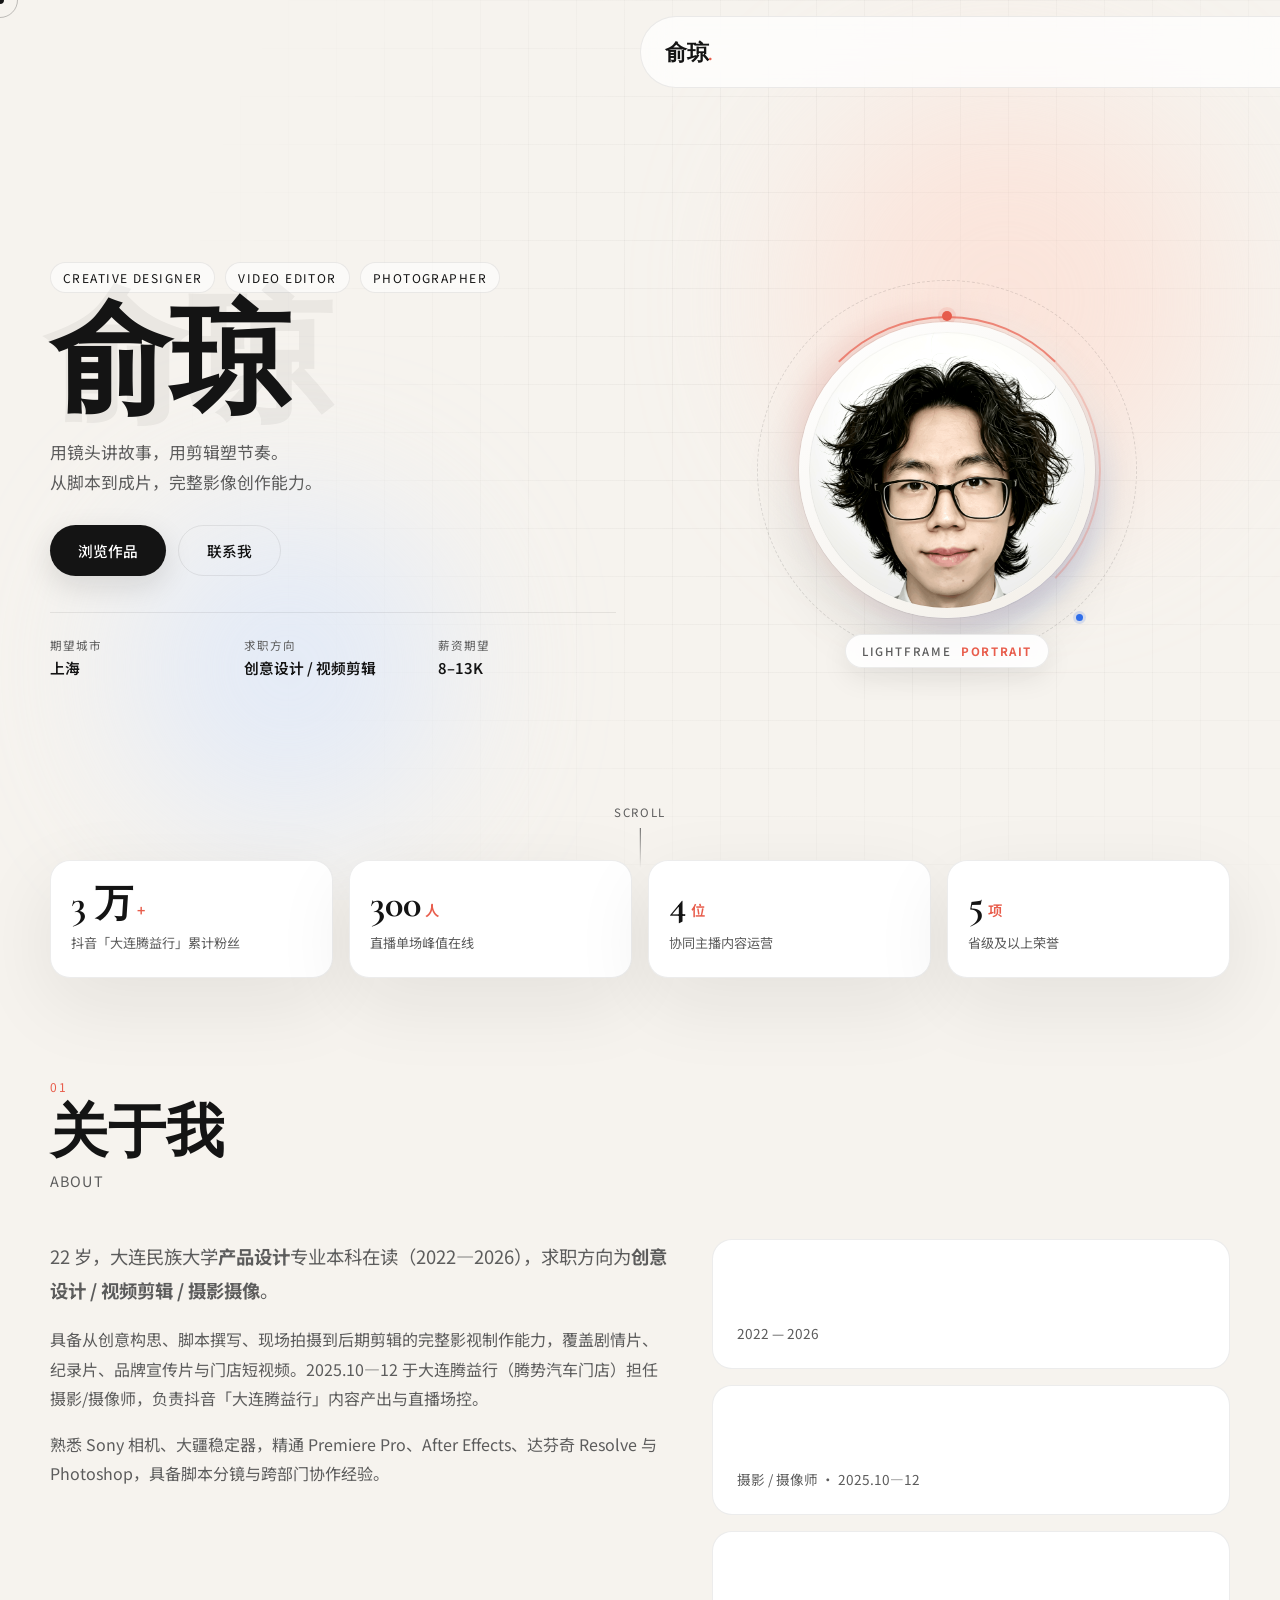
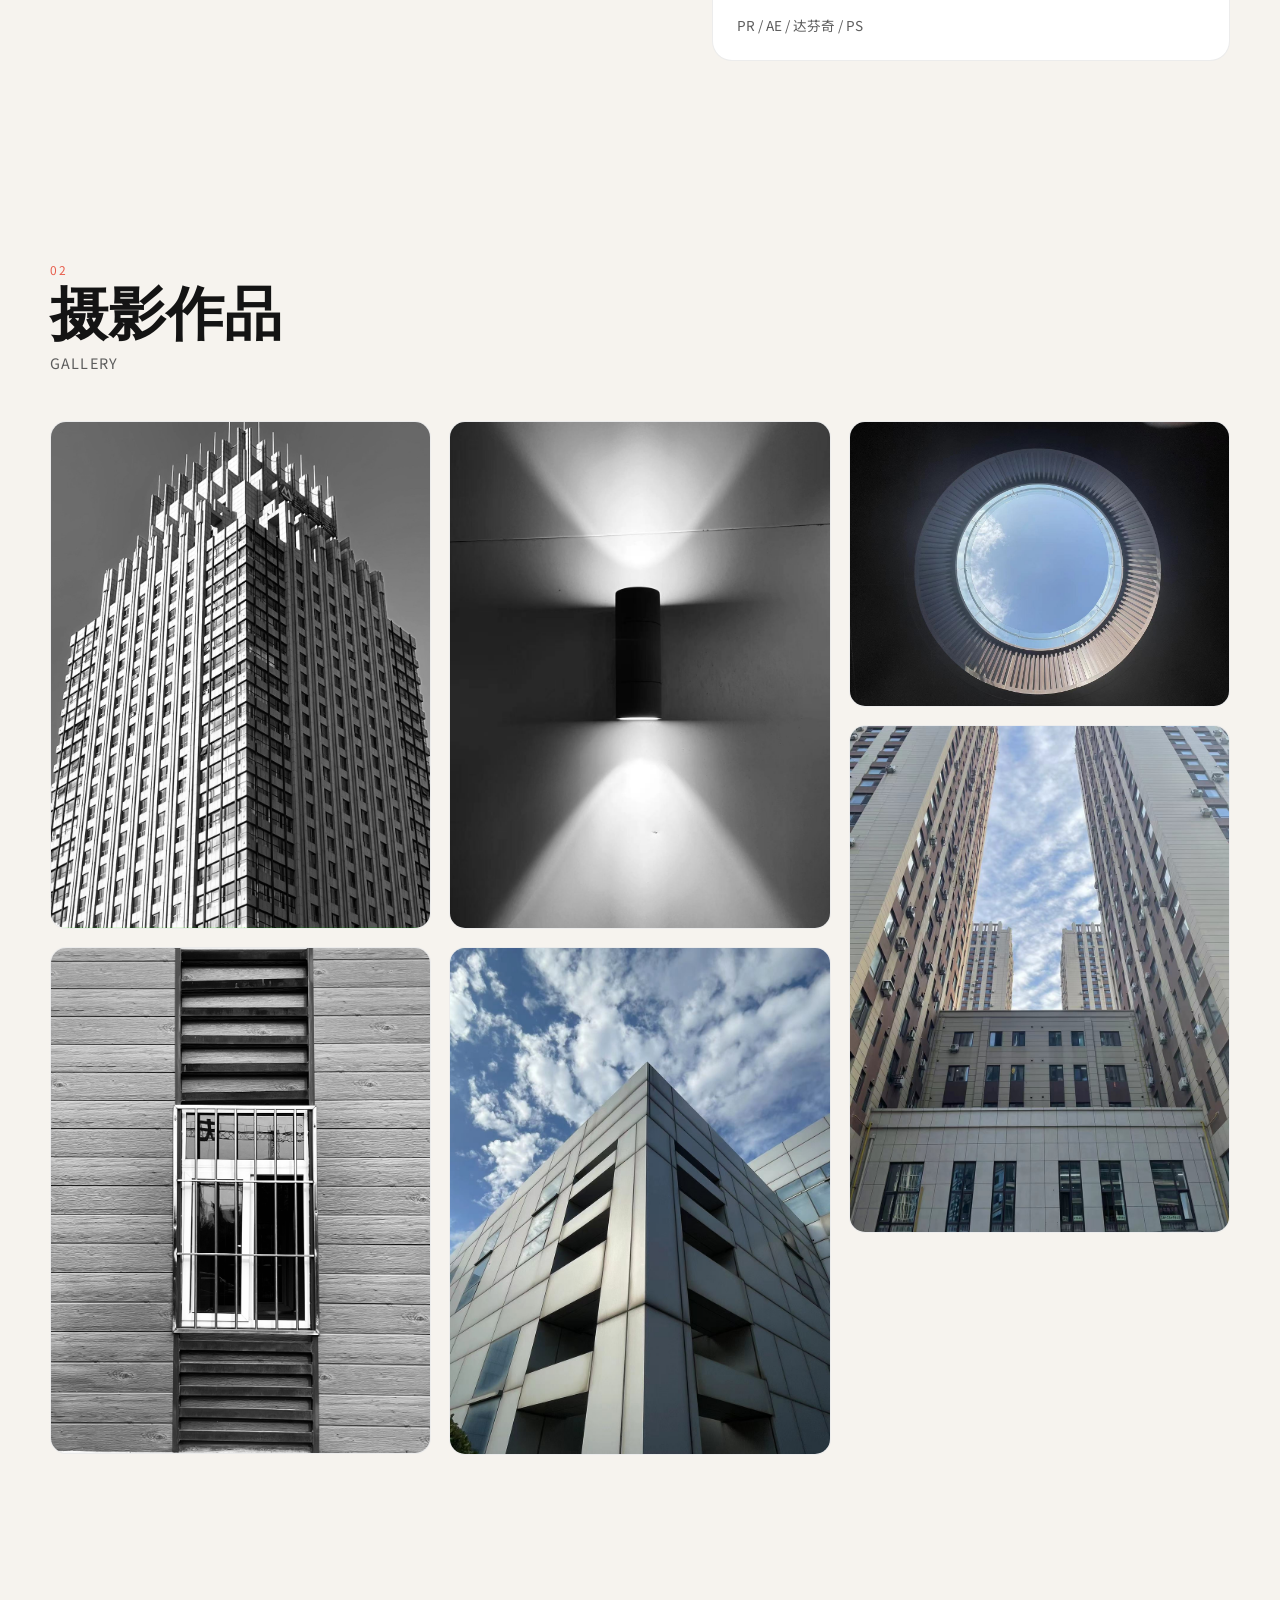
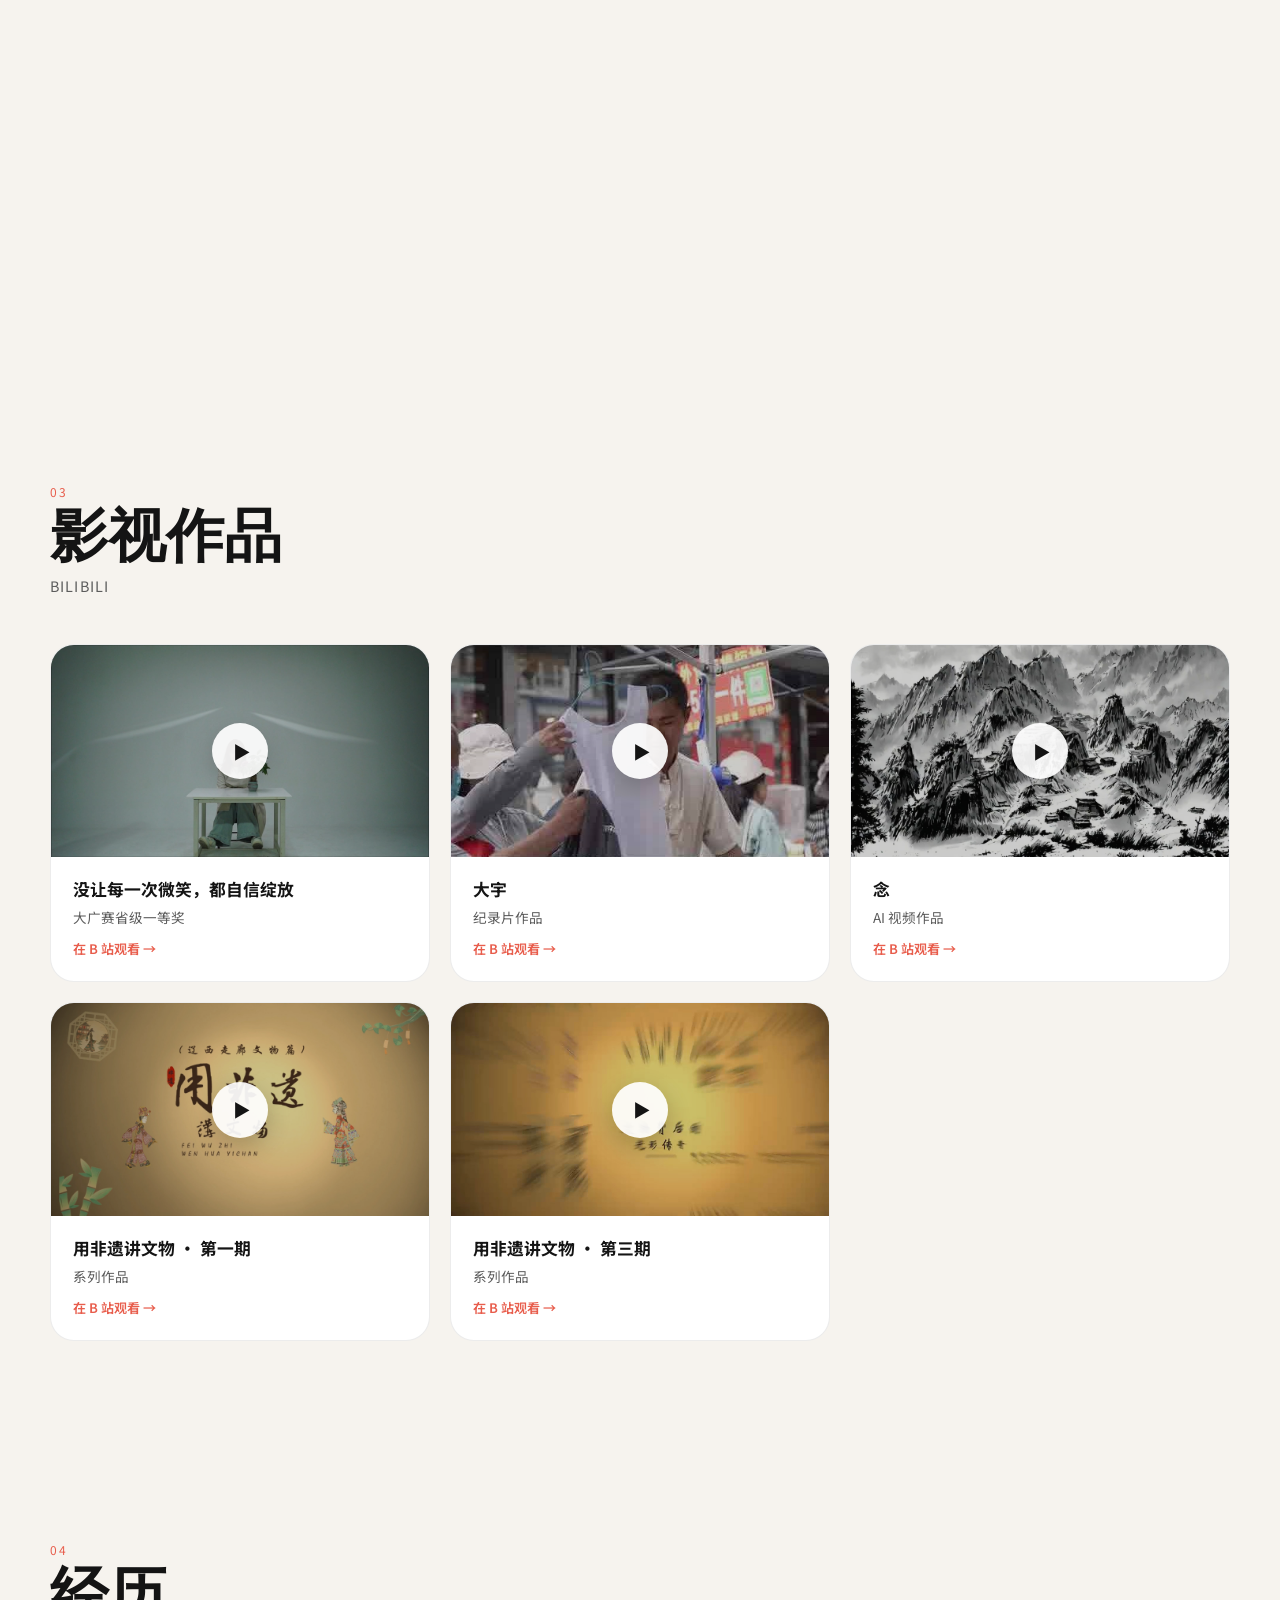
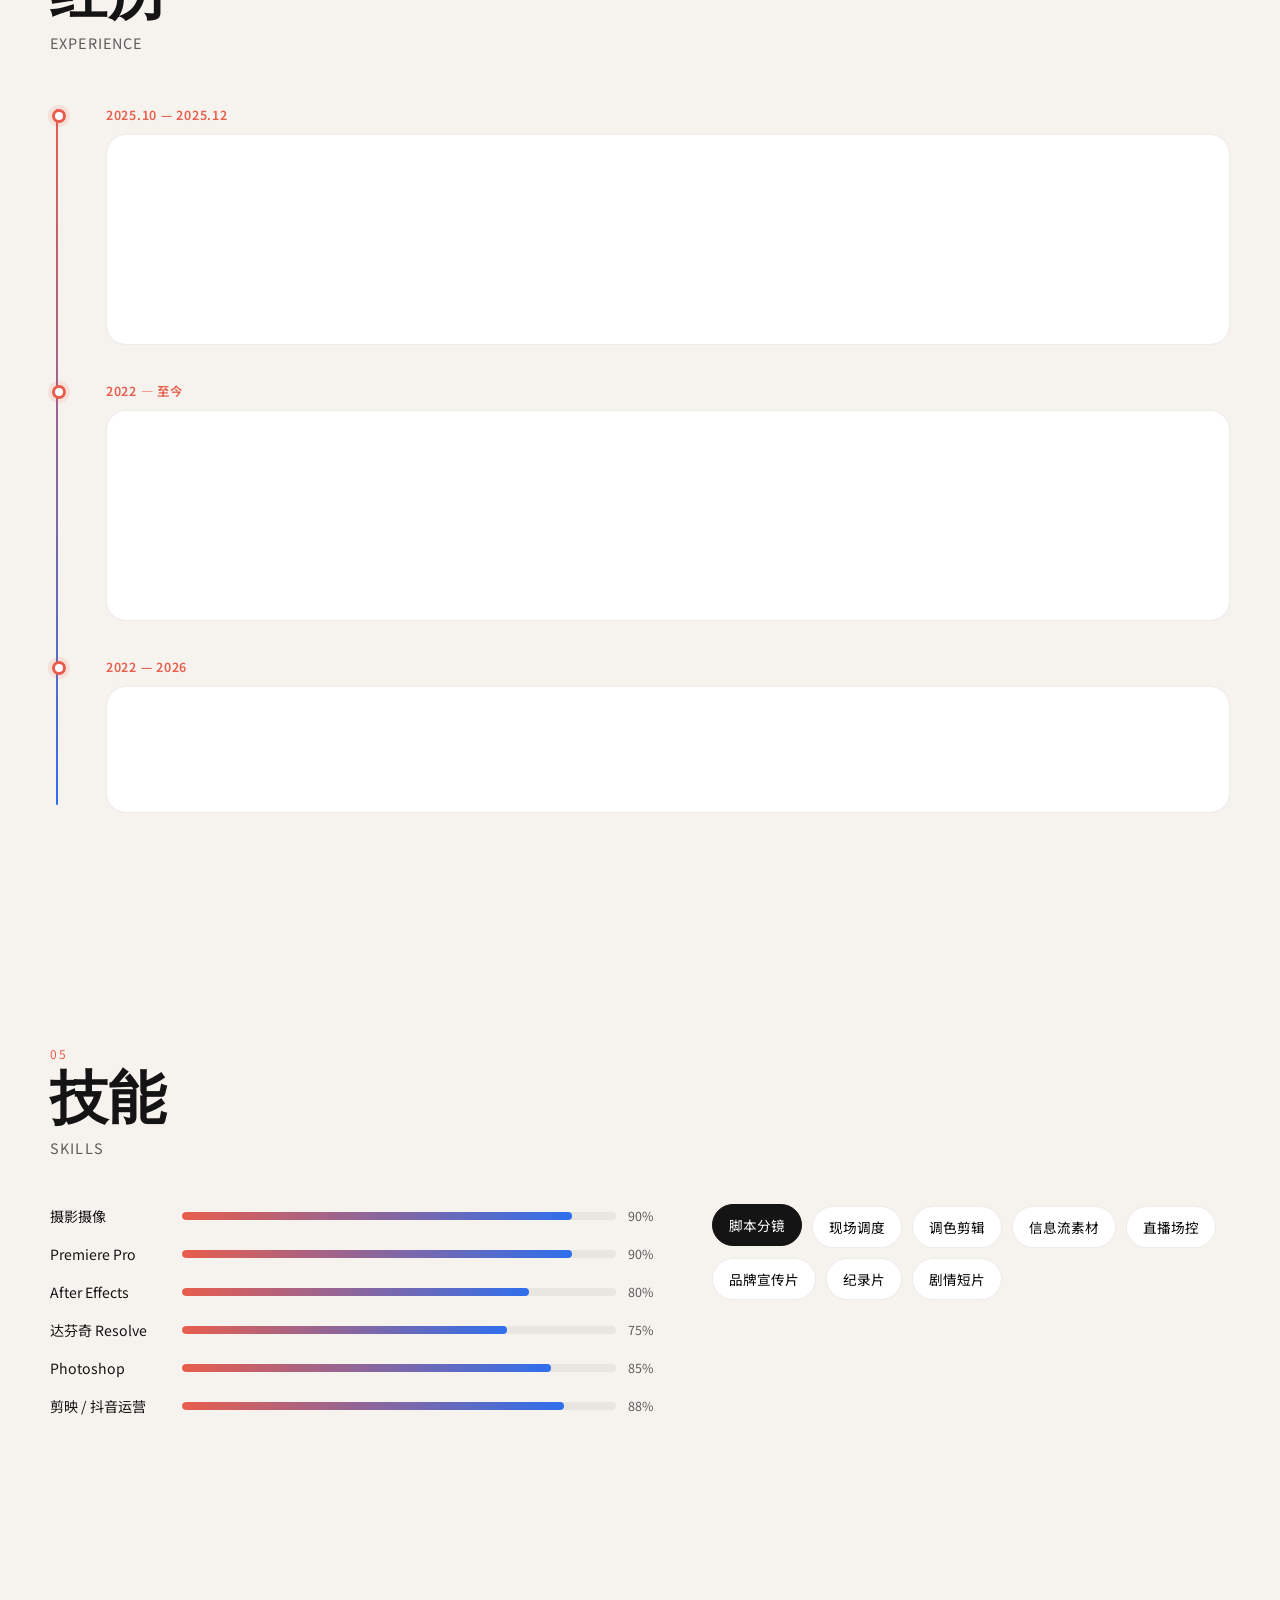
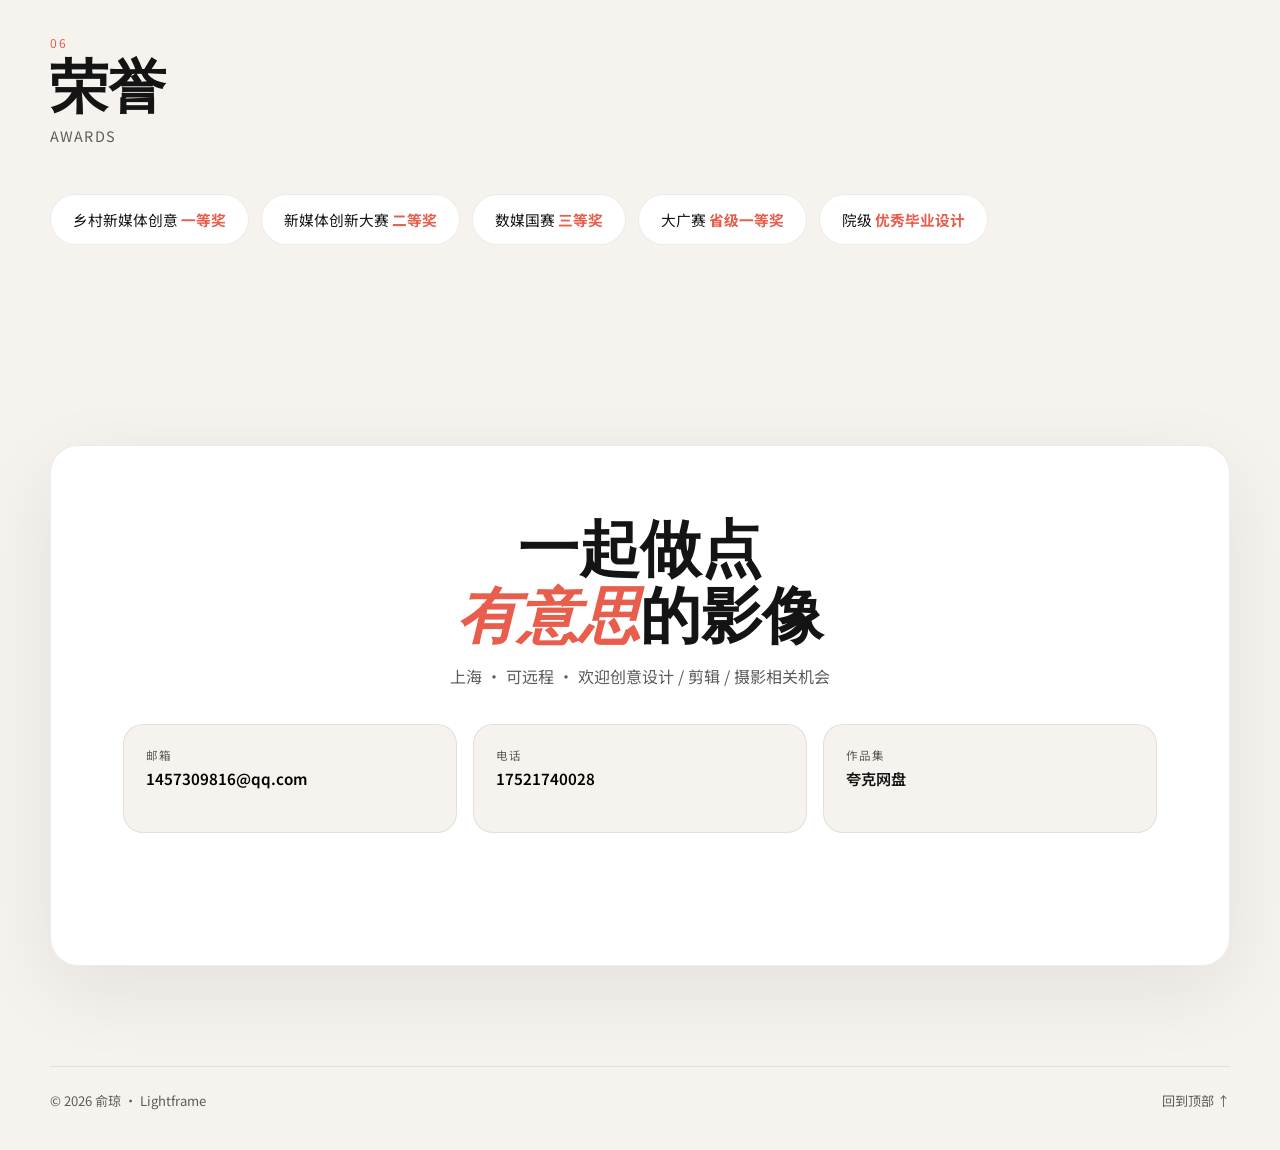
==== commit f70977e0: "<fix> 视频卡片添加封面预览" ====
--- a/yuqiong/index.html
+++ b/yuqiong/index.html
@@ -82,10 +82,6 @@
             </div>
             <p class="portrait-caption"><span>Lightframe</span><em>Portrait</em></p>
           </div>
-          <div class="hero-badge">
-            <span class="badge-num" data-count="30000">0</span>
-            <span class="badge-label">抖音粉丝</span>
-          </div>
         </div>
       </div>
 
@@ -142,7 +138,7 @@
             <span>摄影 / 摄像师 · 2025.10—12</span>
           </article>
           <article class="info-card tilt-card">
-            <h3>设备</h3>
+            <h3>设备掌握/技能</h3>
             <p>Sony 全画幅 · 大疆稳定器</p>
             <span>PR / AE / 达芬奇 / PS</span>
           </article>
@@ -153,7 +149,7 @@
     <section id="works" class="section works">
       <div class="section-head" data-reveal>
         <span class="section-no">02</span>
-        <h2>影像作品</h2>
+        <h2>摄影作品</h2>
         <p>Gallery</p>
       </div>
       <div class="masonry" id="gallery-masonry" aria-label="作品瀑布流"></div>
@@ -165,7 +161,7 @@
     <section id="videos" class="section videos">
       <div class="section-head" data-reveal>
         <span class="section-no">03</span>
-        <h2>视频作品</h2>
+        <h2>影视作品</h2>
         <p>Bilibili</p>
       </div>
       <div class="video-grid" id="video-grid" aria-label="B站视频列表"></div>
@@ -207,9 +203,6 @@
           <div class="timeline-body tilt-card">
             <h3>大连民族大学</h3>
             <p class="role">产品设计 · 学士</p>
-            <ul>
-              <li>乡村新媒体创意一等奖、院级优秀毕业设计</li>
-            </ul>
           </div>
         </article>
       </div>
--- a/yuqiong/css/style.css
+++ b/yuqiong/css/style.css
@@ -826,16 +826,20 @@
   width: 100%;
   height: 100%;
   object-fit: cover;
-}
+  display: block;
+  transition: transform 0.55s var(--ease);
+}
+.video-card:hover .video-thumb img { transform: scale(1.05); }
 .video-play {
   position: absolute;
   inset: 0;
   display: grid;
   place-items: center;
-  background: rgba(20, 20, 20, 0.15);
+  background: rgba(20, 20, 20, 0.22);
   transition: background 0.3s;
-}
-.video-card:hover .video-play { background: rgba(20, 20, 20, 0.28); }
+  z-index: 1;
+}
+.video-card:hover .video-play { background: rgba(20, 20, 20, 0.38); }
 .video-play span {
   width: 56px;
   height: 56px;
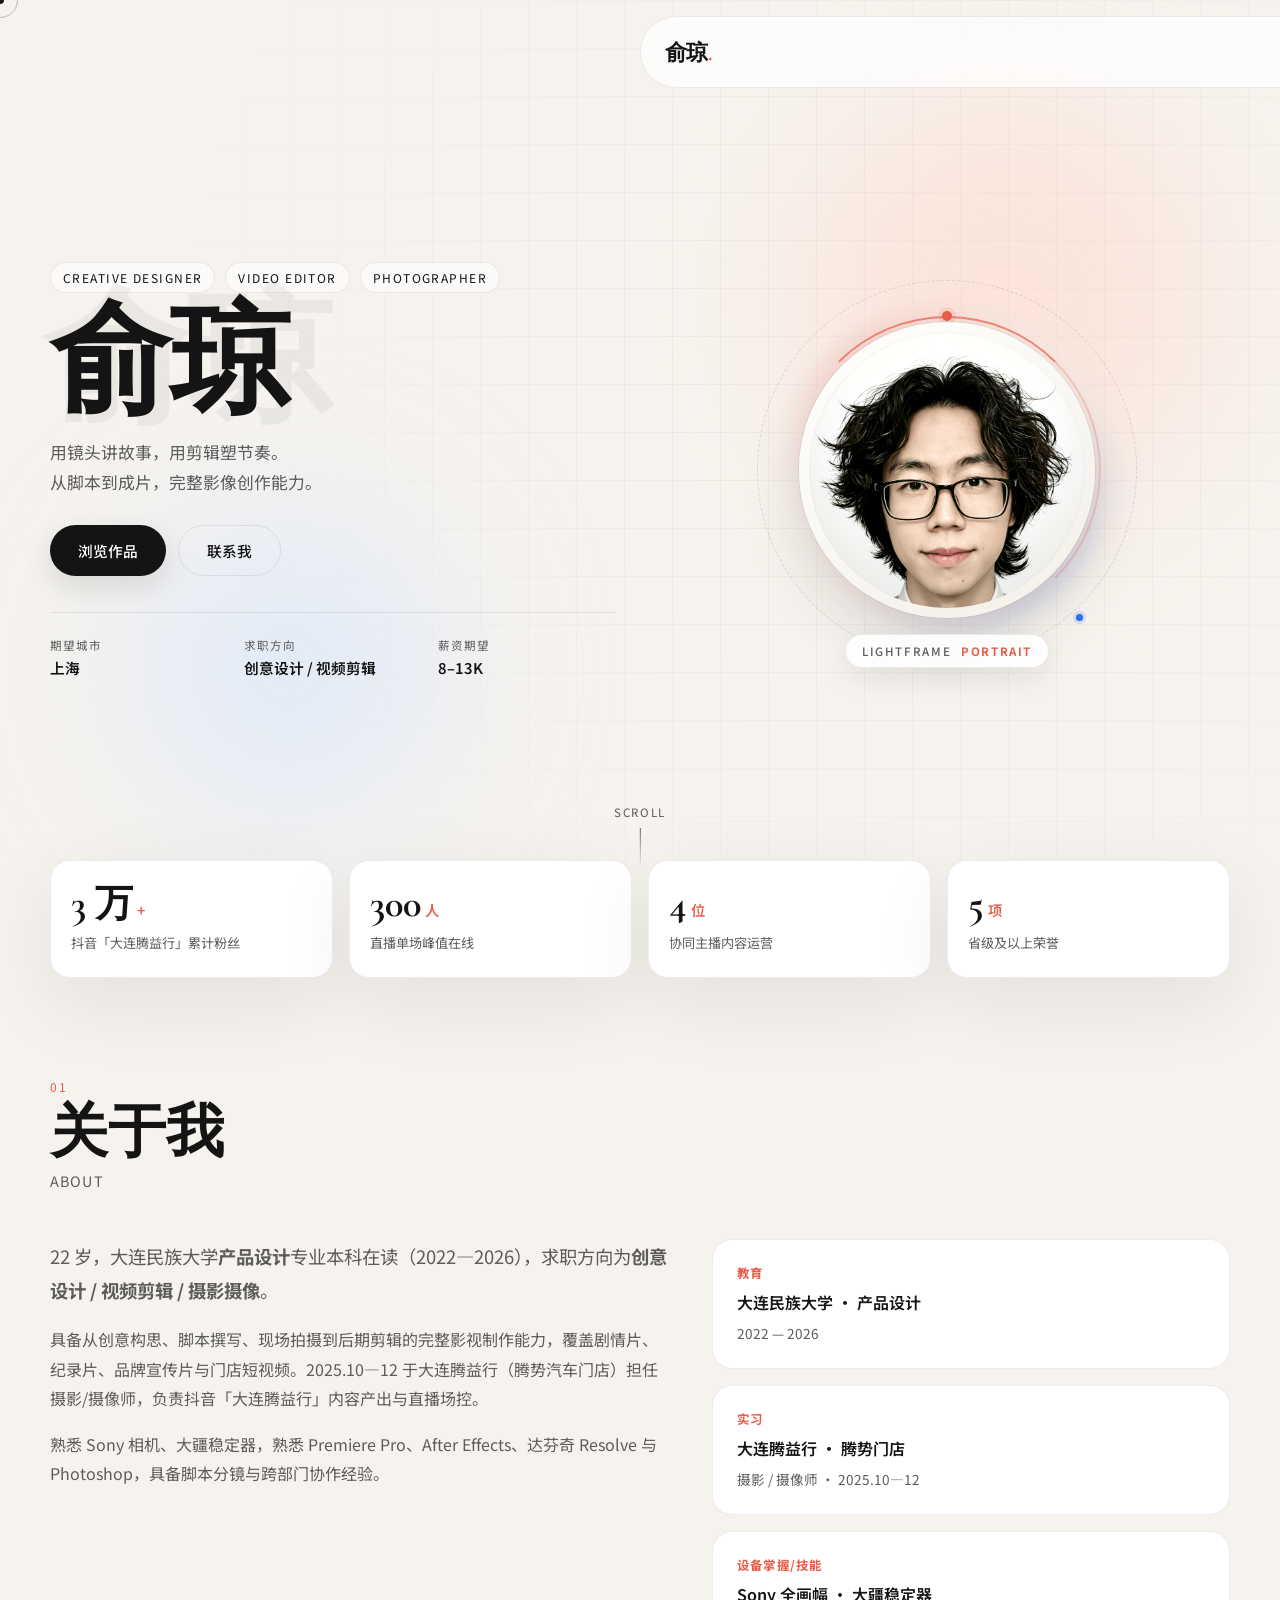
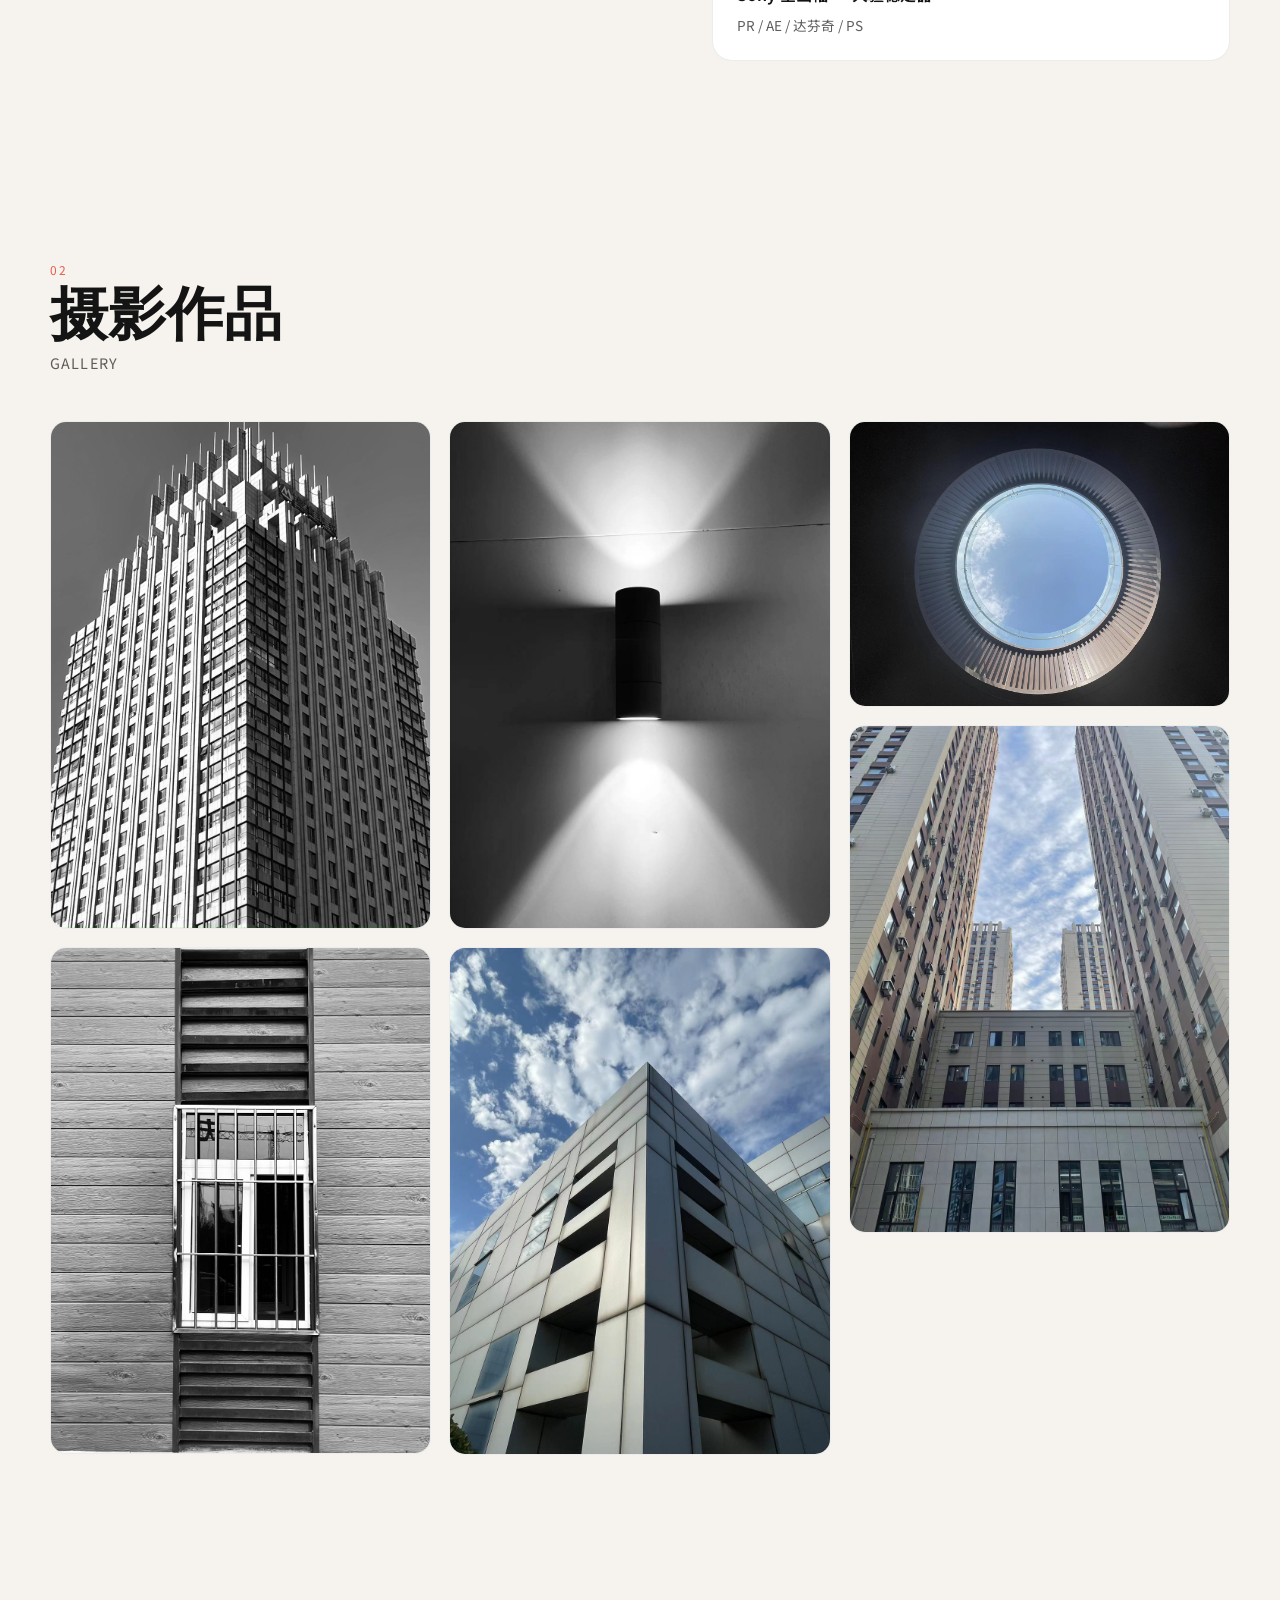
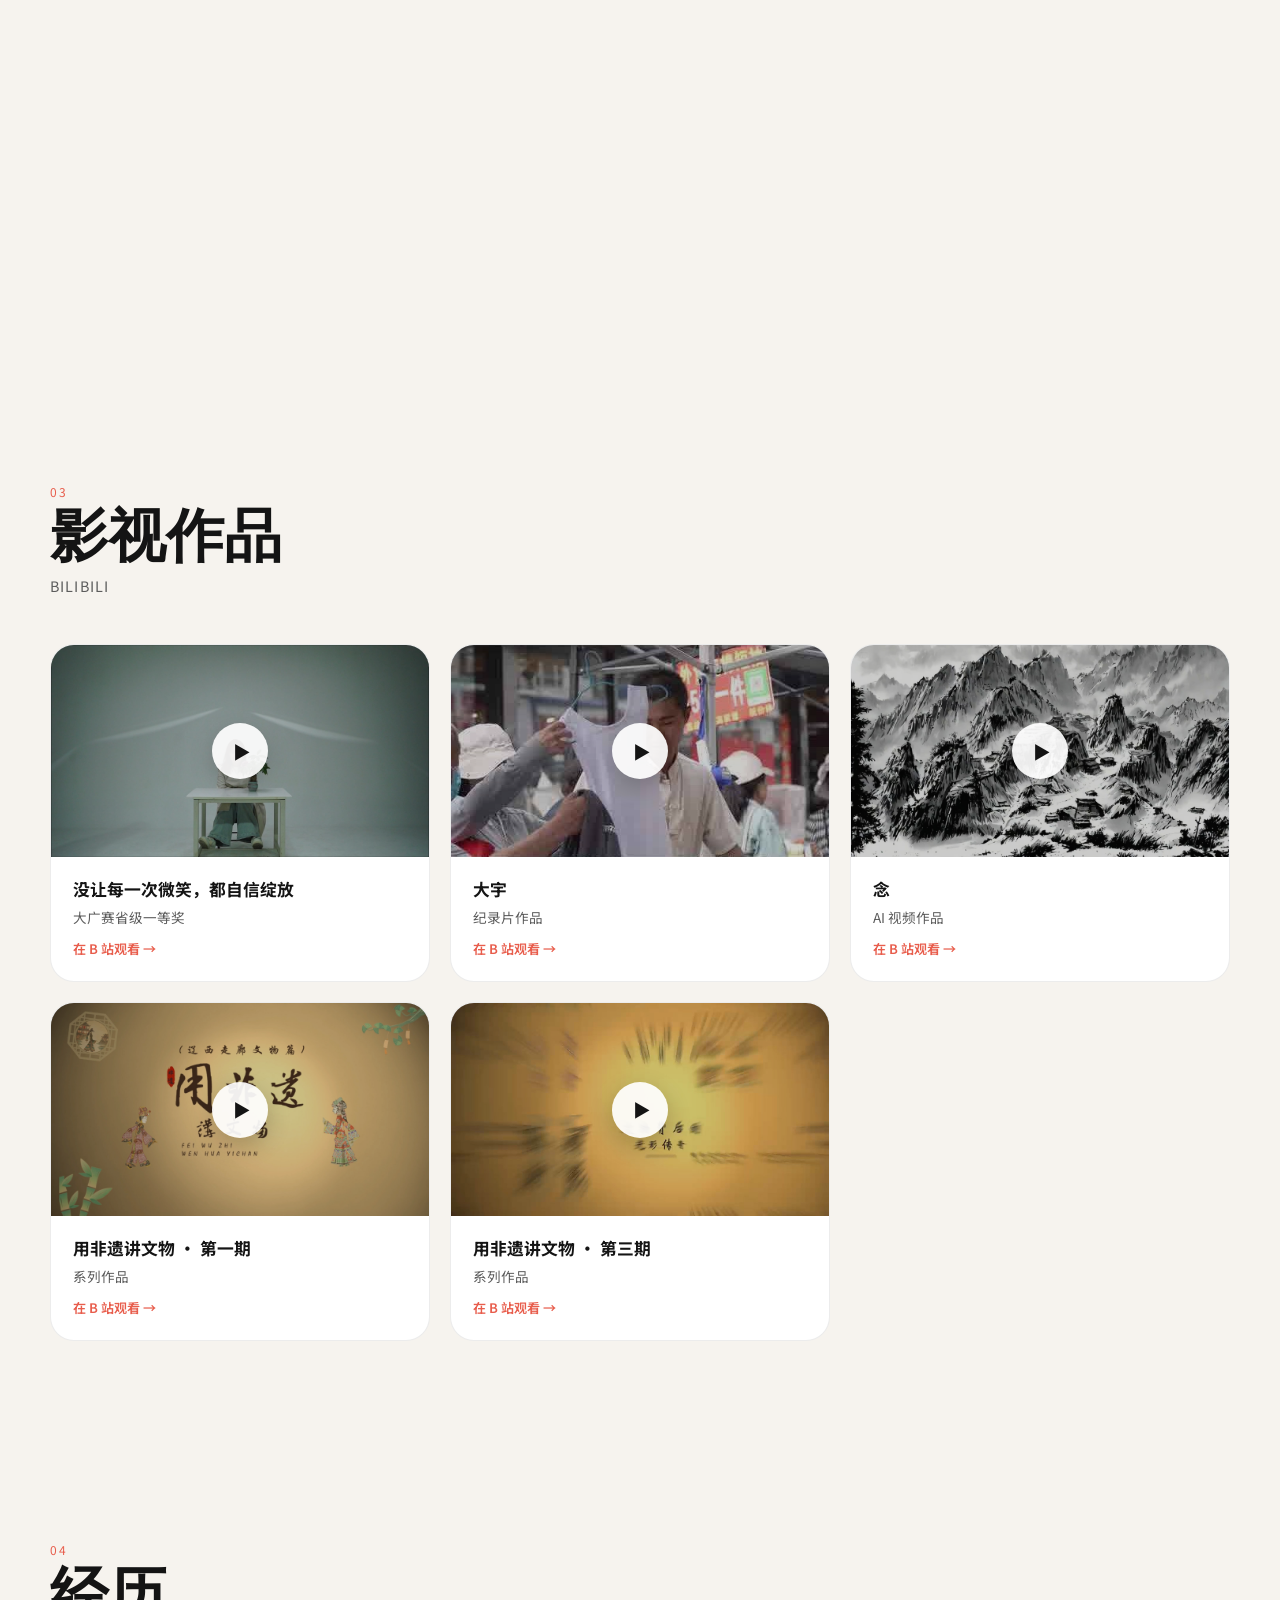
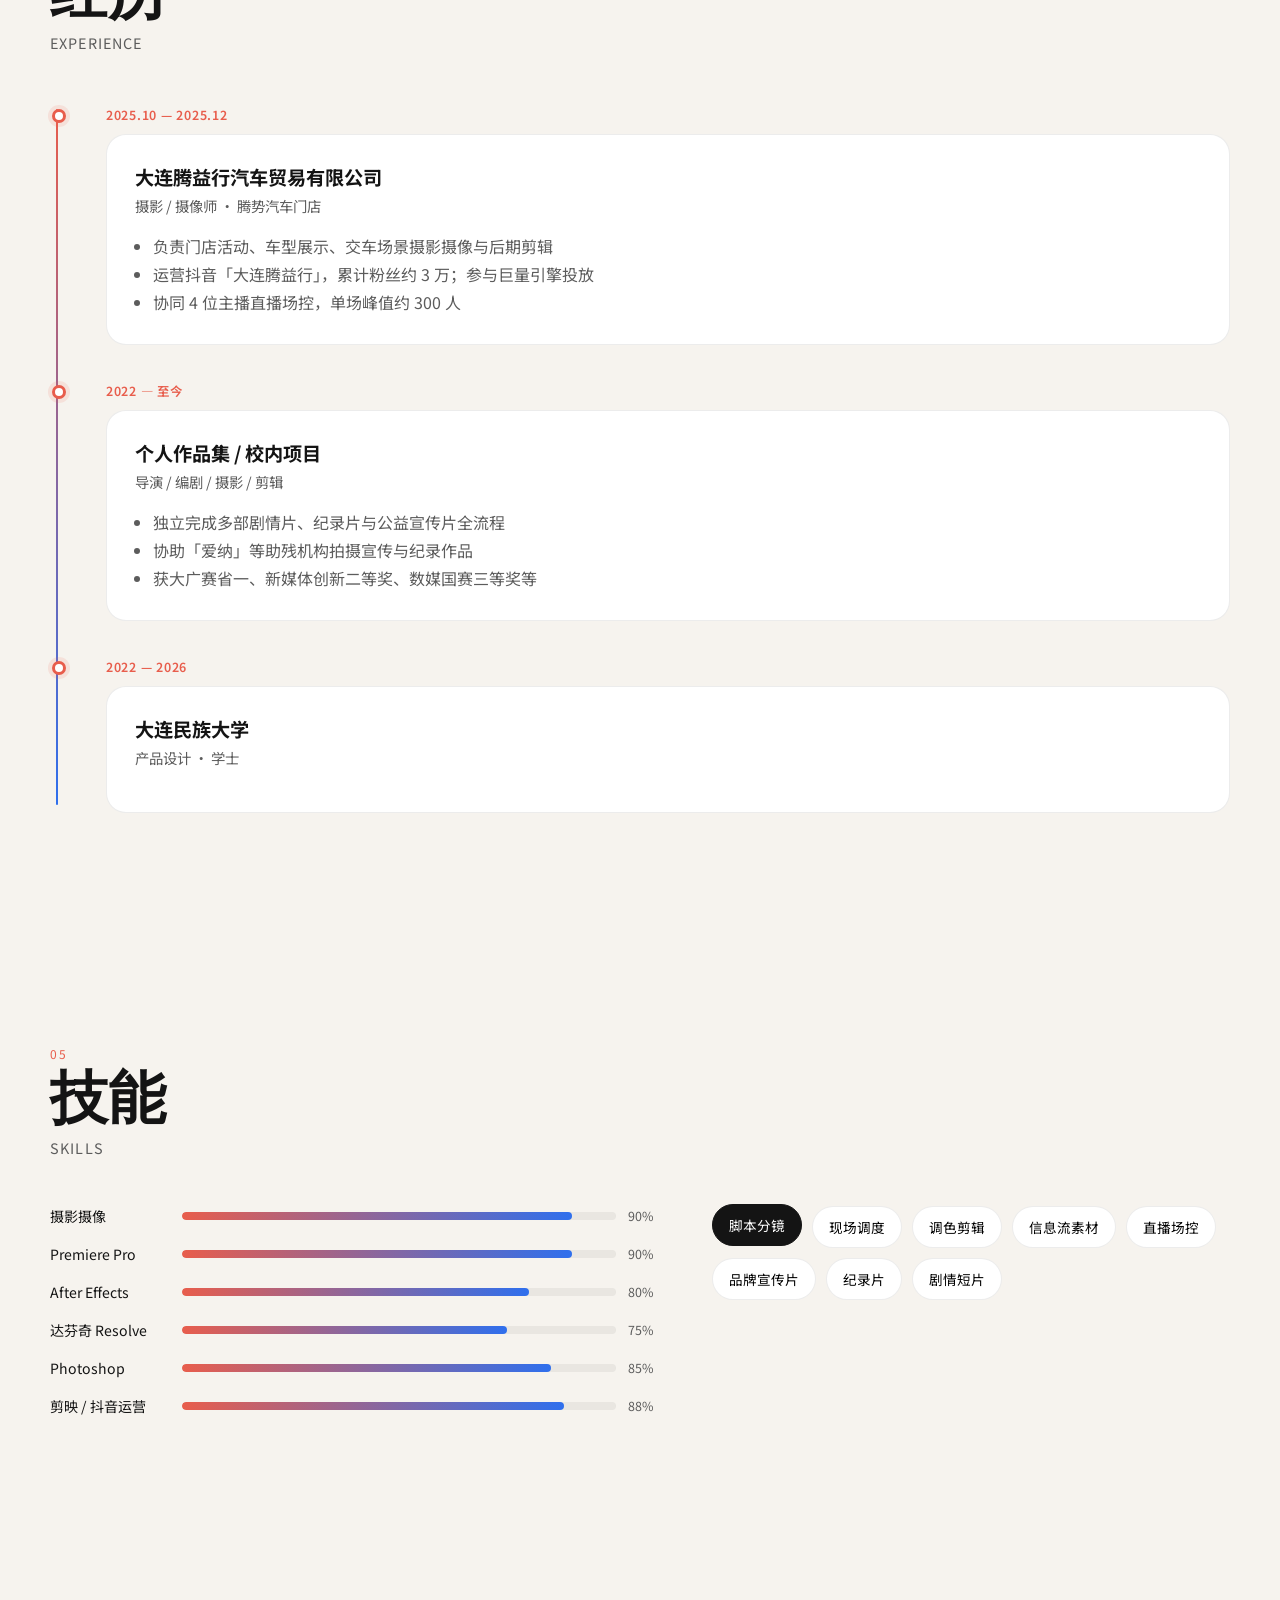
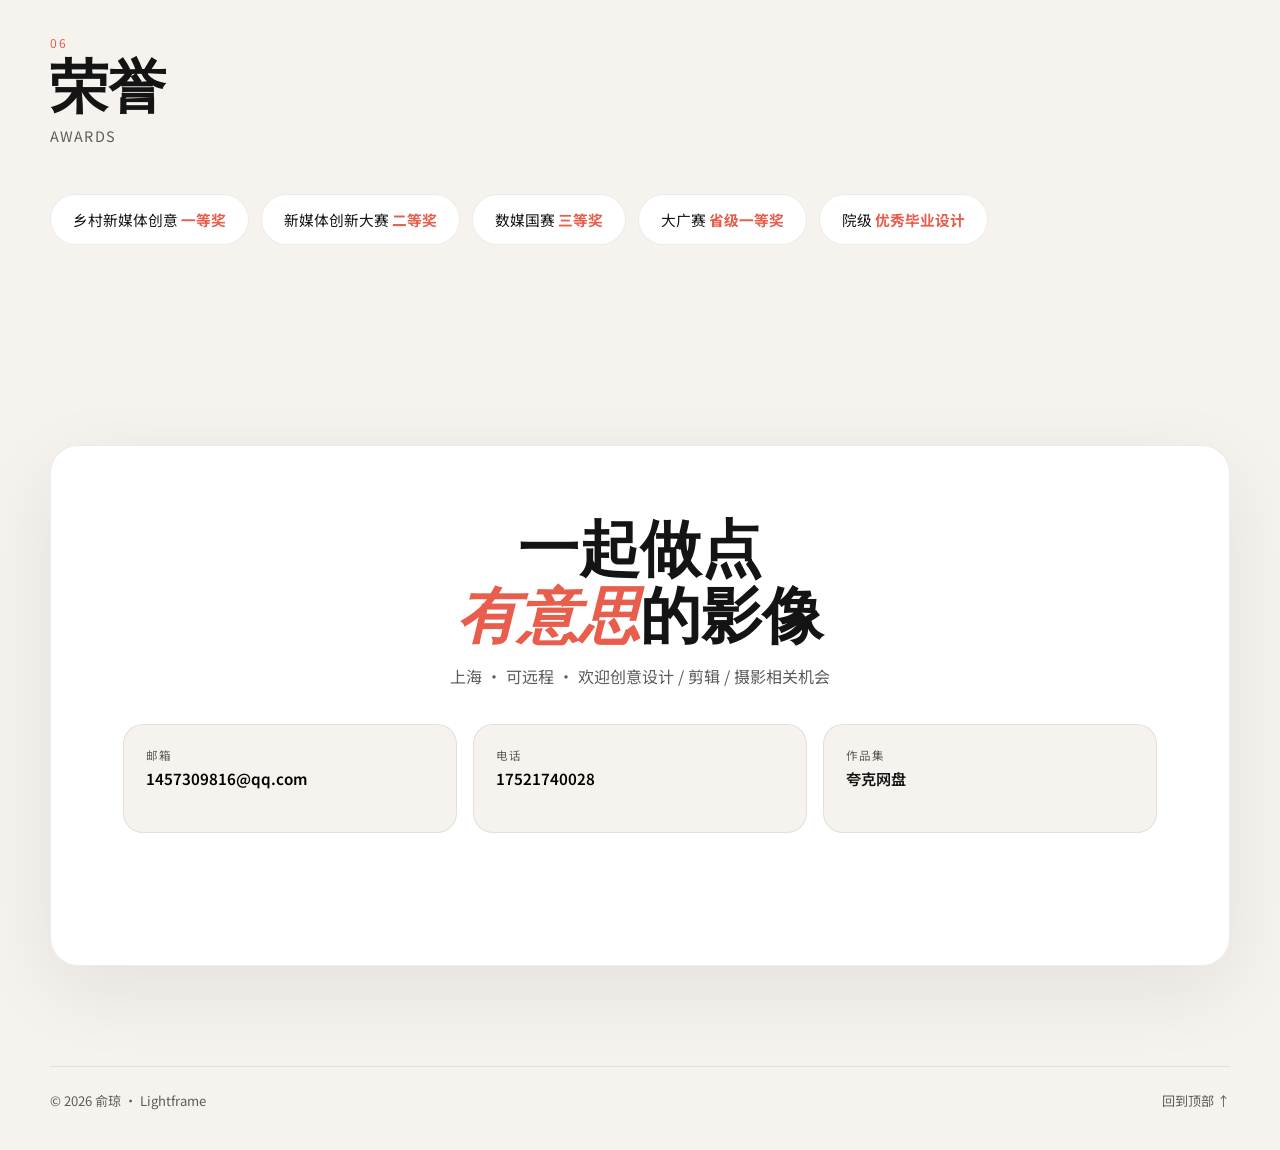
==== commit fc3a7d5a: "<fix> 措辞修正" ====
--- a/yuqiong/index.html
+++ b/yuqiong/index.html
@@ -124,7 +124,7 @@
         <div class="about-text" data-reveal>
           <p class="lead">22 岁，大连民族大学<strong>产品设计</strong>专业本科在读（2022—2026），求职方向为<strong>创意设计 / 视频剪辑 / 摄影摄像</strong>。</p>
           <p>具备从创意构思、脚本撰写、现场拍摄到后期剪辑的完整影视制作能力，覆盖剧情片、纪录片、品牌宣传片与门店短视频。2025.10—12 于大连腾益行（腾势汽车门店）担任摄影/摄像师，负责抖音「大连腾益行」内容产出与直播场控。</p>
-          <p>熟悉 Sony 相机、大疆稳定器，精通 Premiere Pro、After Effects、达芬奇 Resolve 与 Photoshop，具备脚本分镜与跨部门协作经验。</p>
+          <p>熟悉 Sony 相机、大疆稳定器，熟悉 Premiere Pro、After Effects、达芬奇 Resolve 与 Photoshop，具备脚本分镜与跨部门协作经验。</p>
         </div>
         <div class="about-cards" data-reveal data-delay="1">
           <article class="info-card tilt-card">
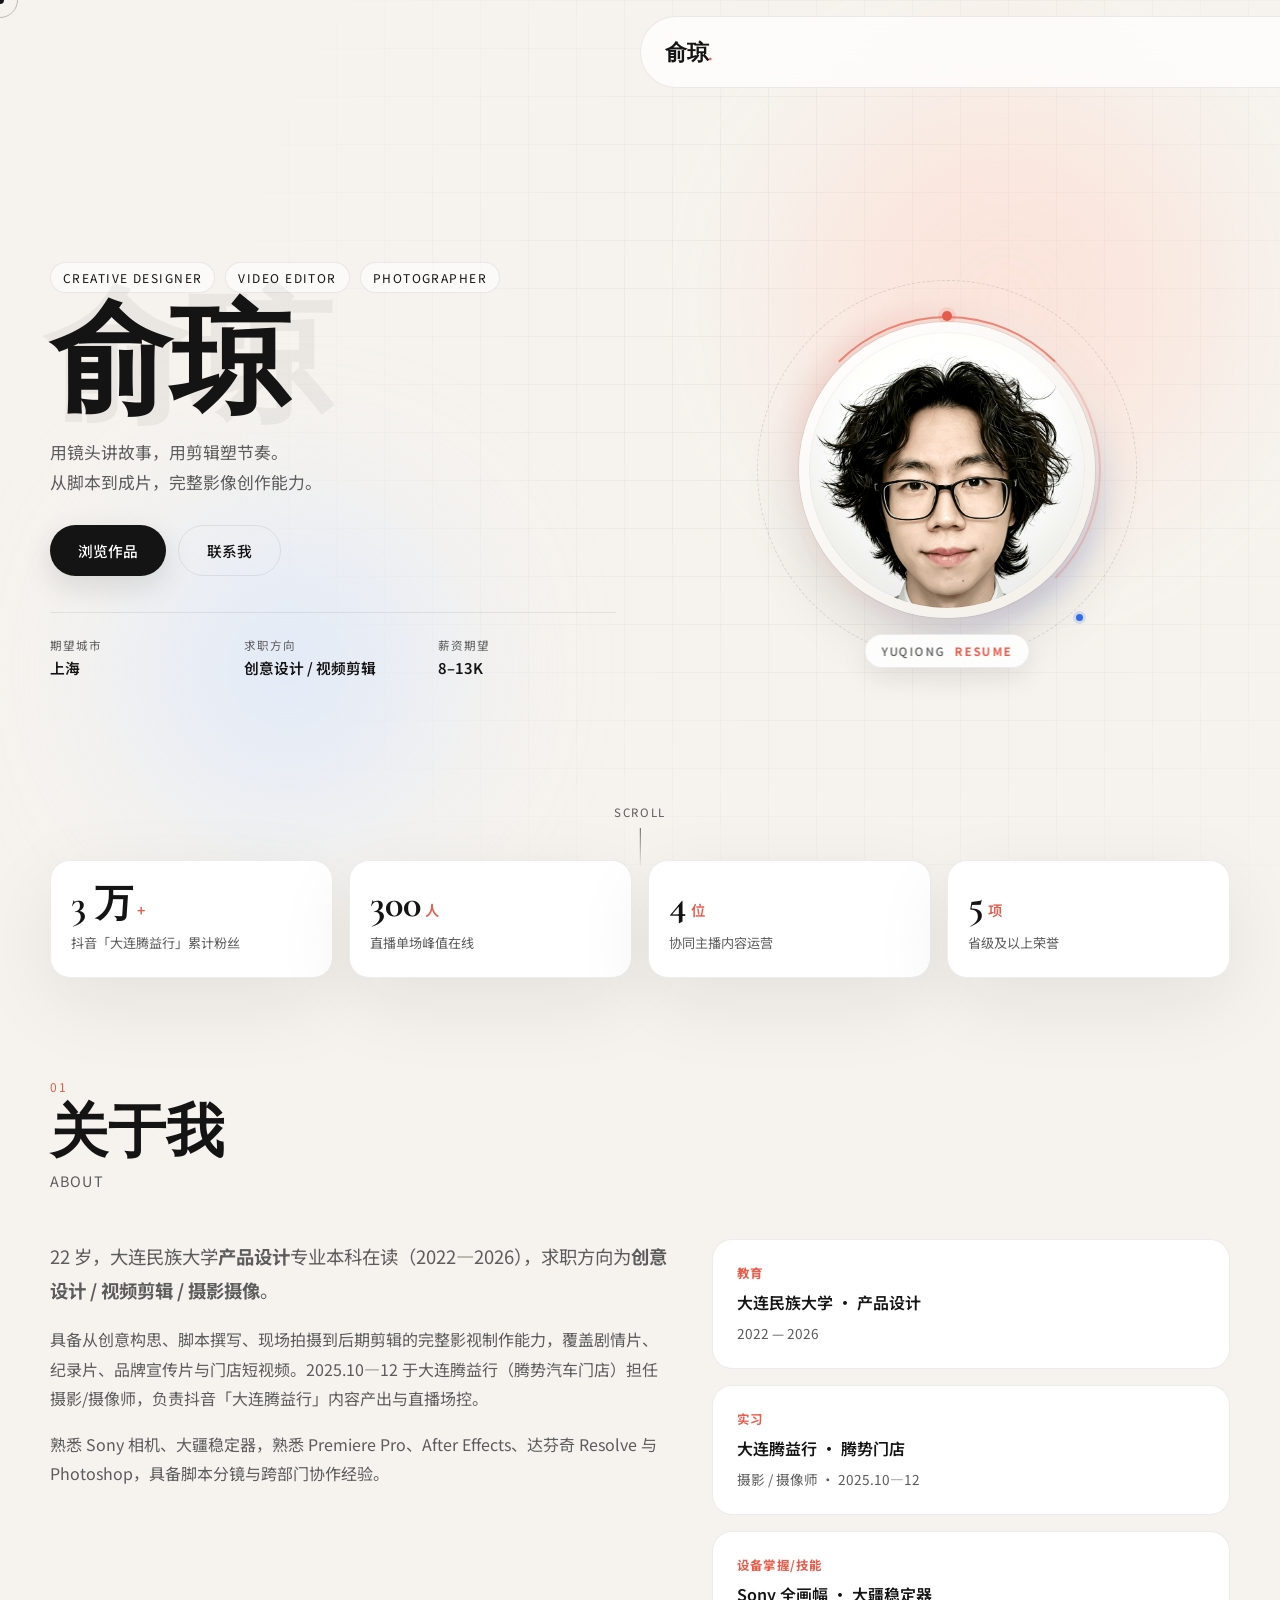
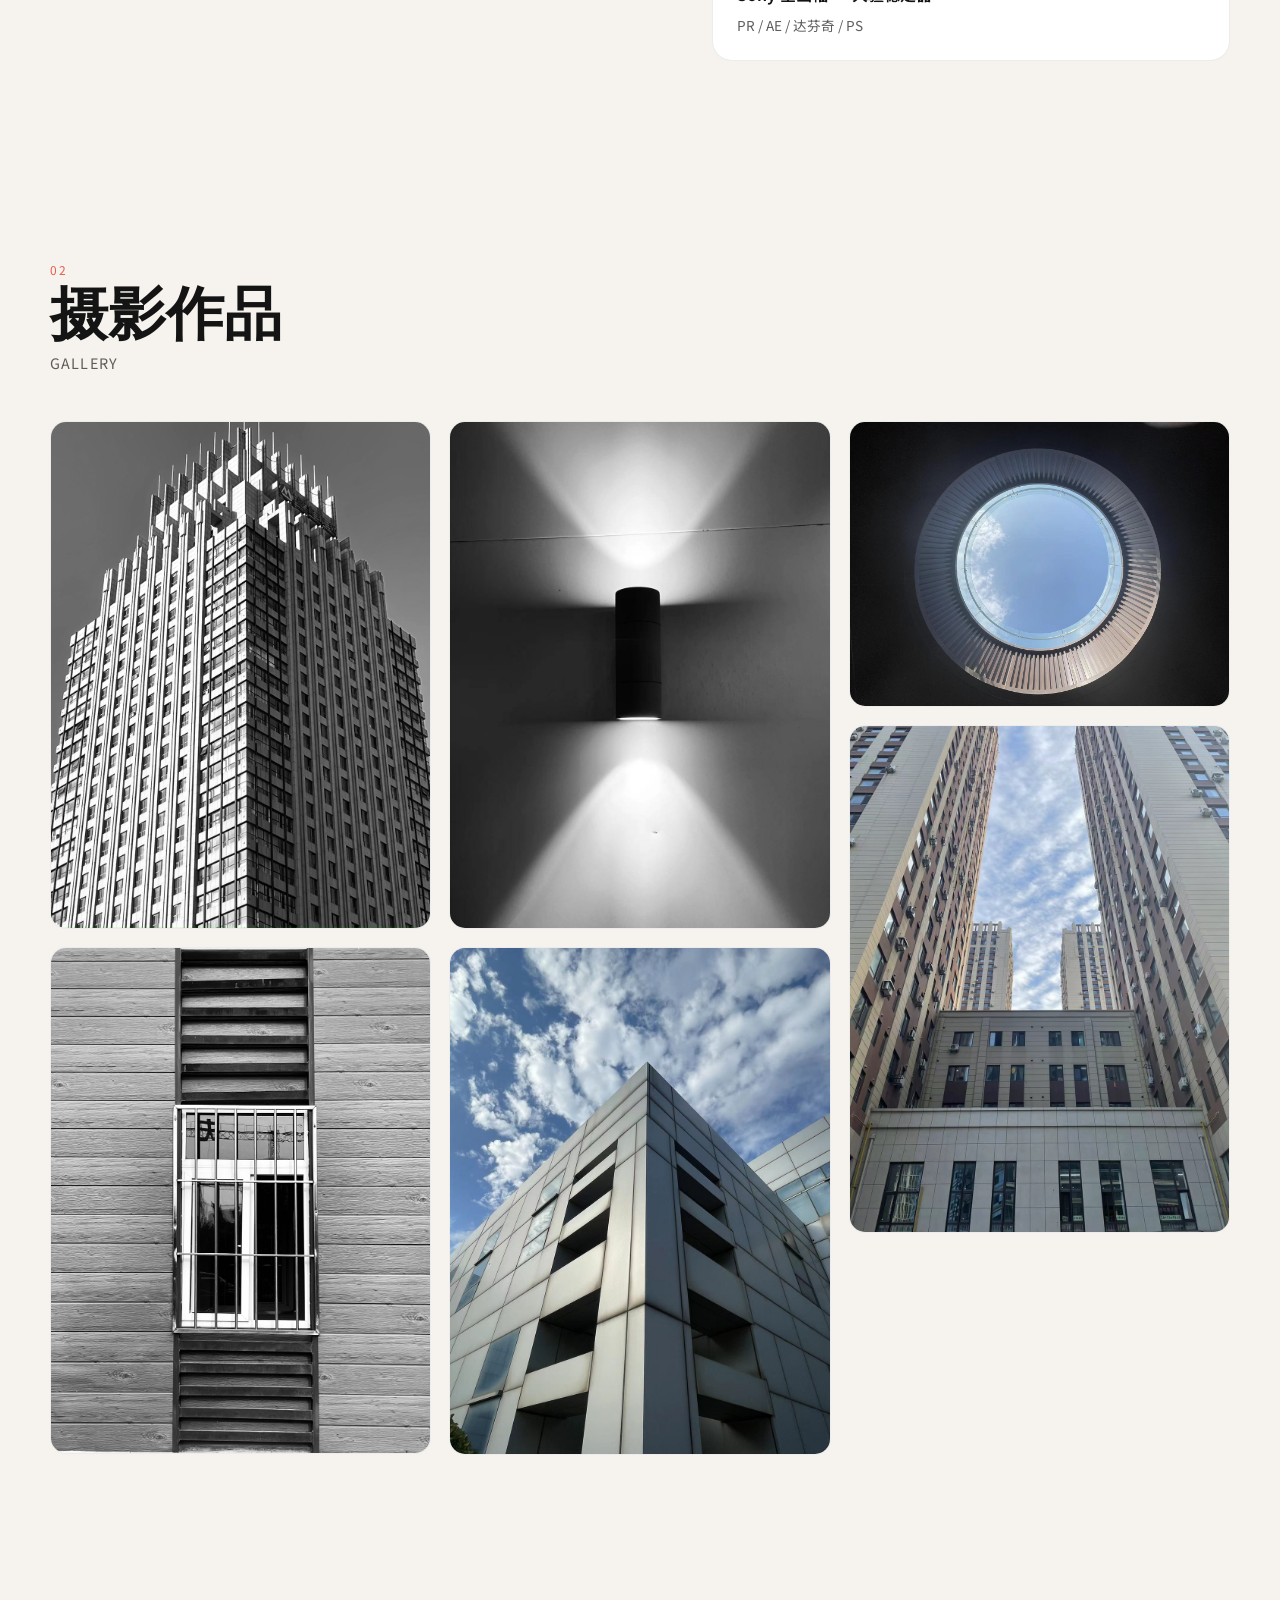
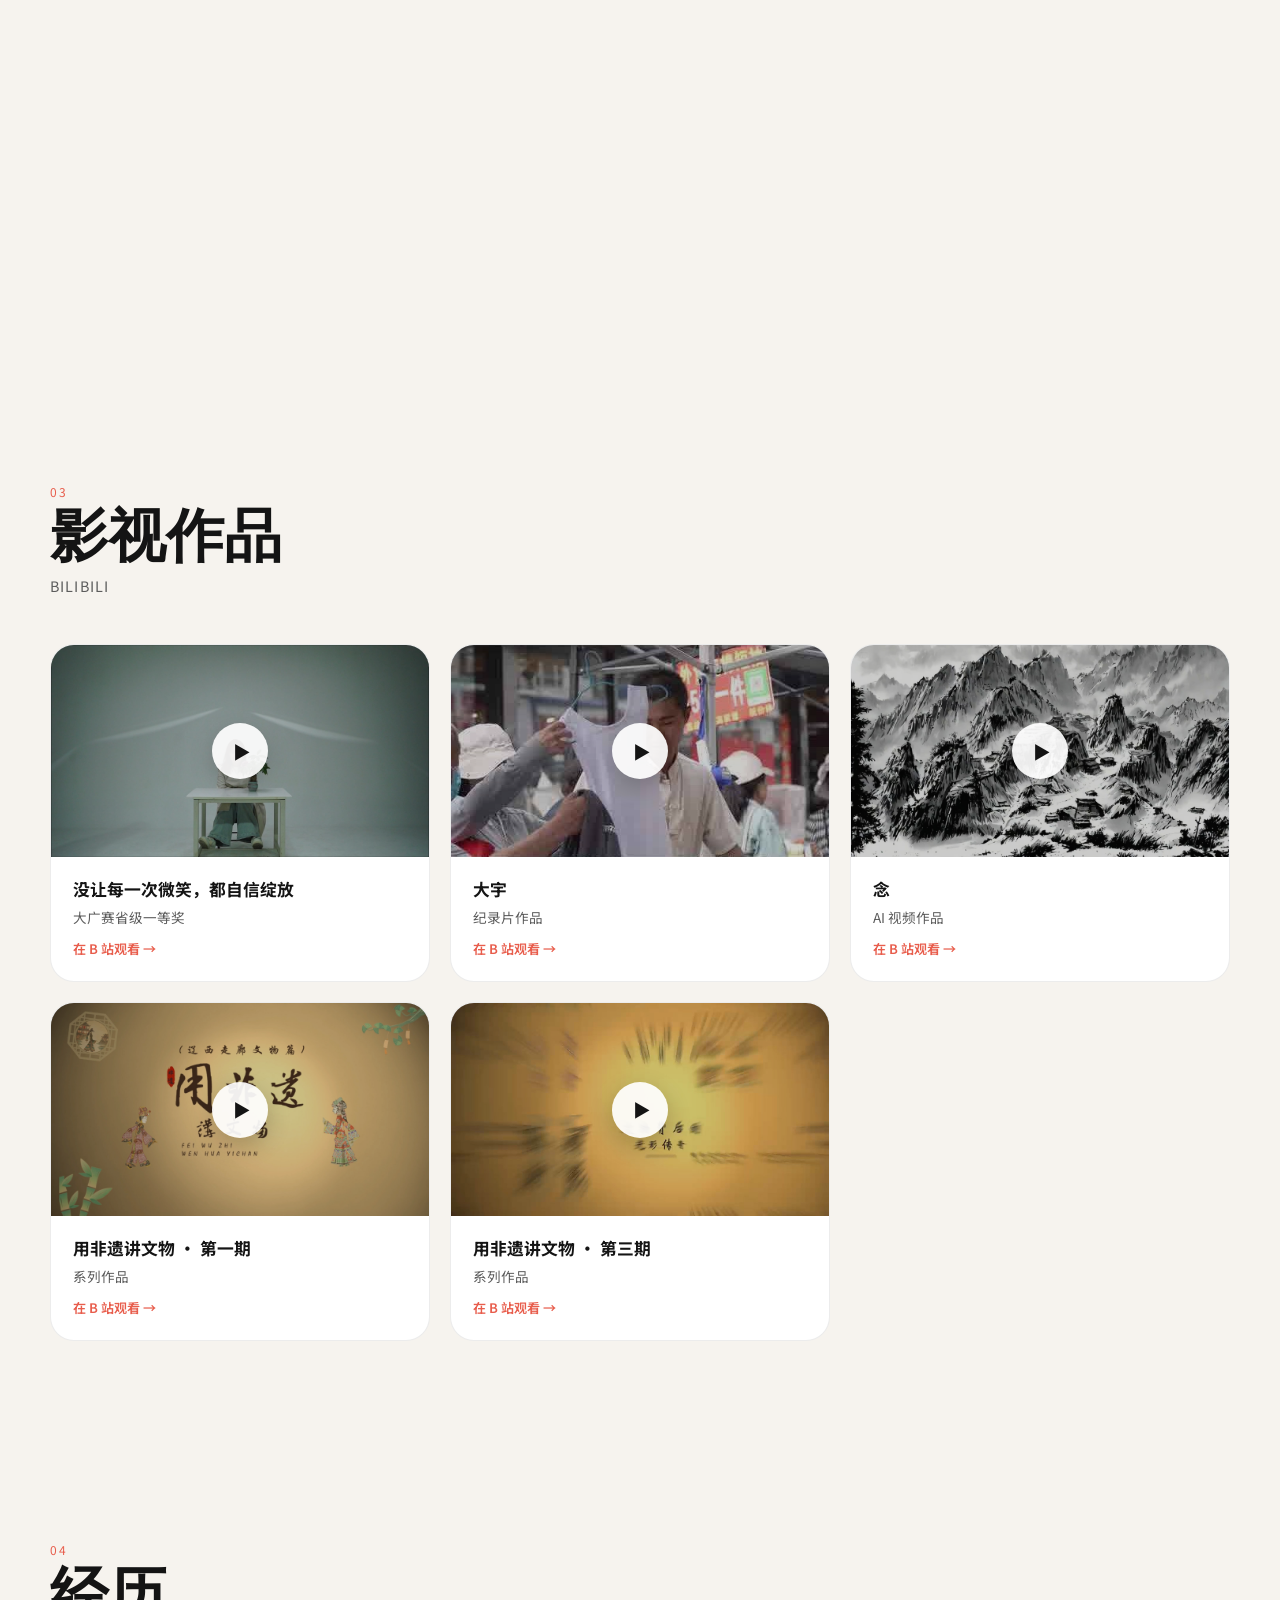
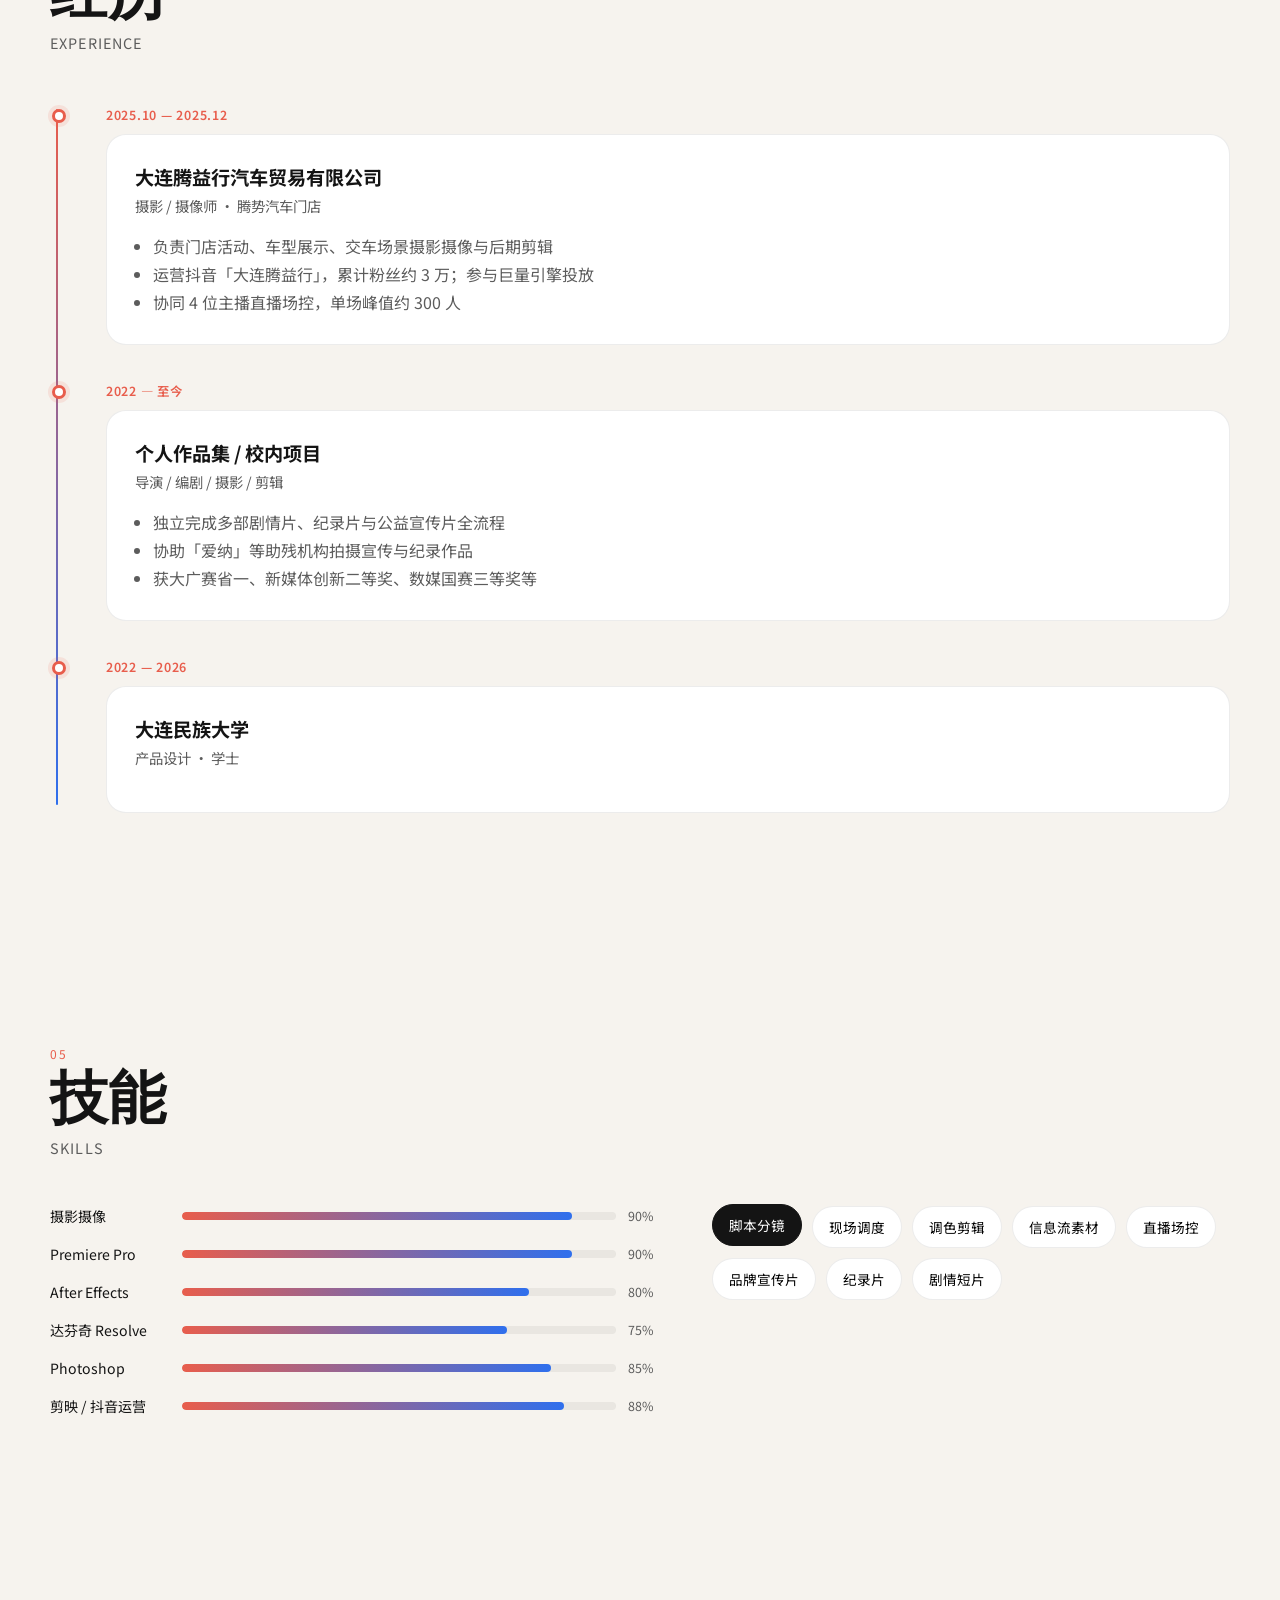
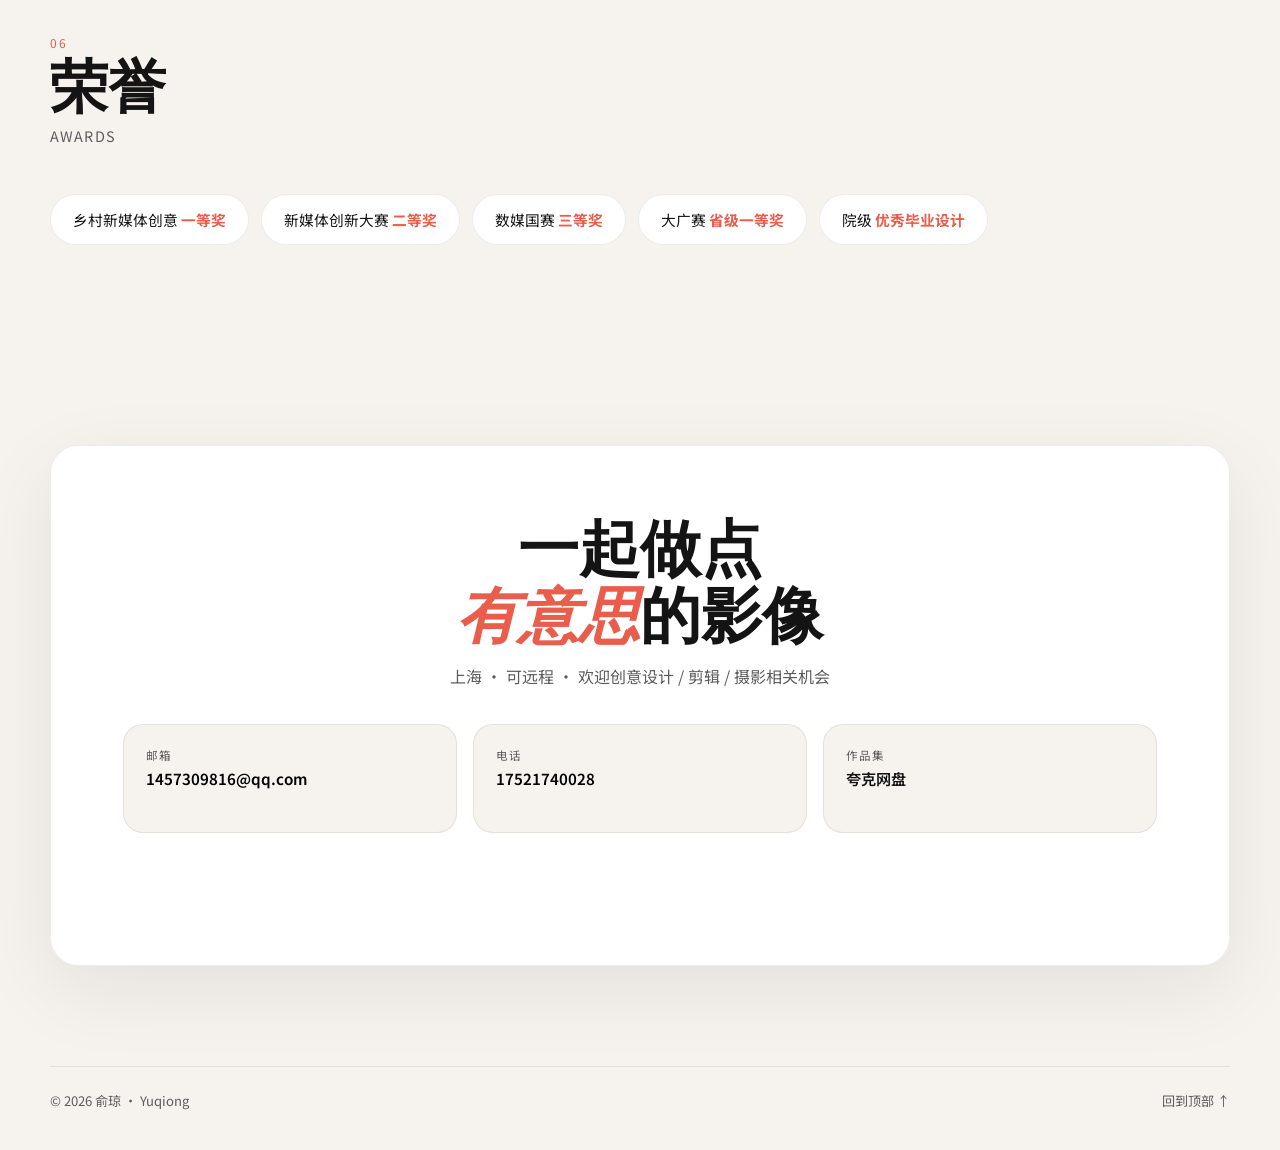
==== commit 859c84ae: "<fix> 微调" ====
--- a/yuqiong/index.html
+++ b/yuqiong/index.html
@@ -80,7 +80,7 @@
               </div>
               <span class="portrait-accent" aria-hidden="true"></span>
             </div>
-            <p class="portrait-caption"><span>Lightframe</span><em>Portrait</em></p>
+            <p class="portrait-caption"><span>Yuqiong</span><em>Resume</em></p>
           </div>
         </div>
       </div>
@@ -278,7 +278,7 @@
   </main>
 
   <footer class="site-footer">
-    <span>© 2026 俞琼 · Lightframe</span>
+    <span>© 2026 俞琼 · Yuqiong</span>
     <a href="#top">回到顶部 ↑</a>
   </footer>
 
